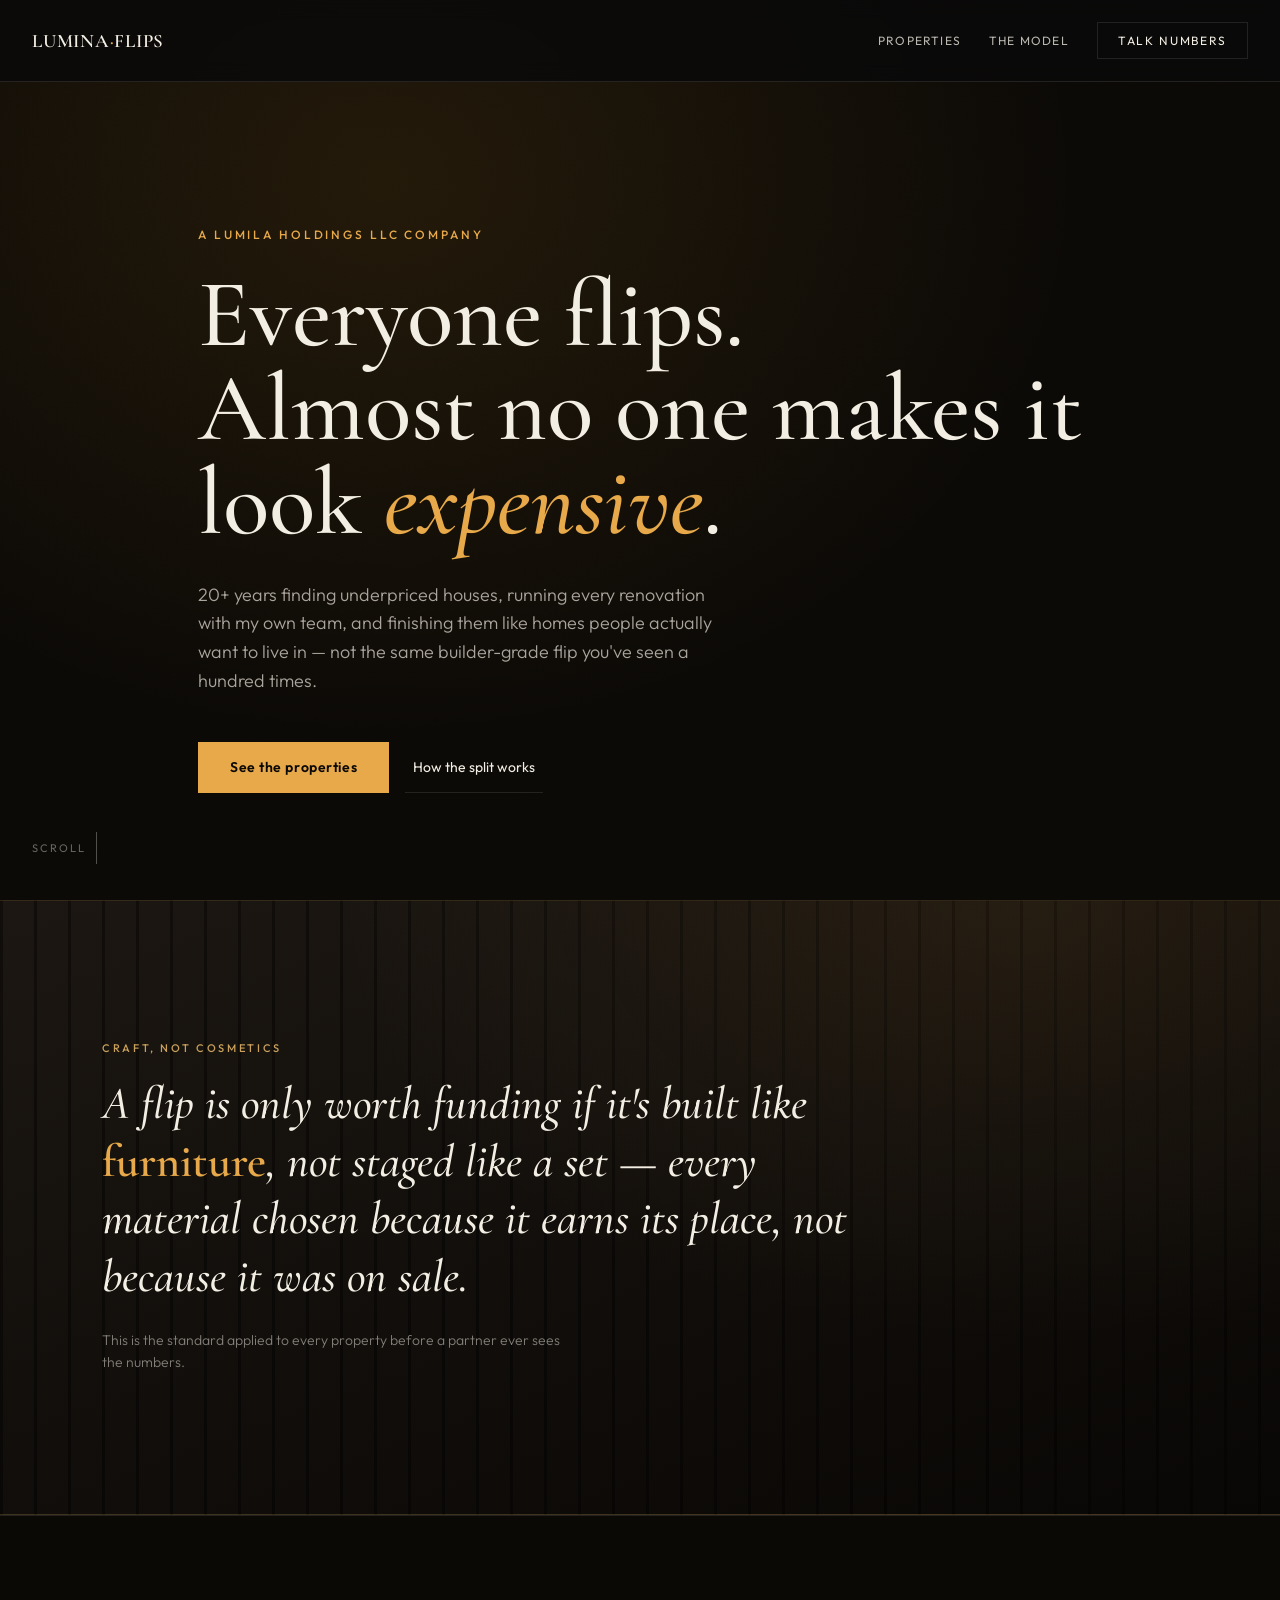
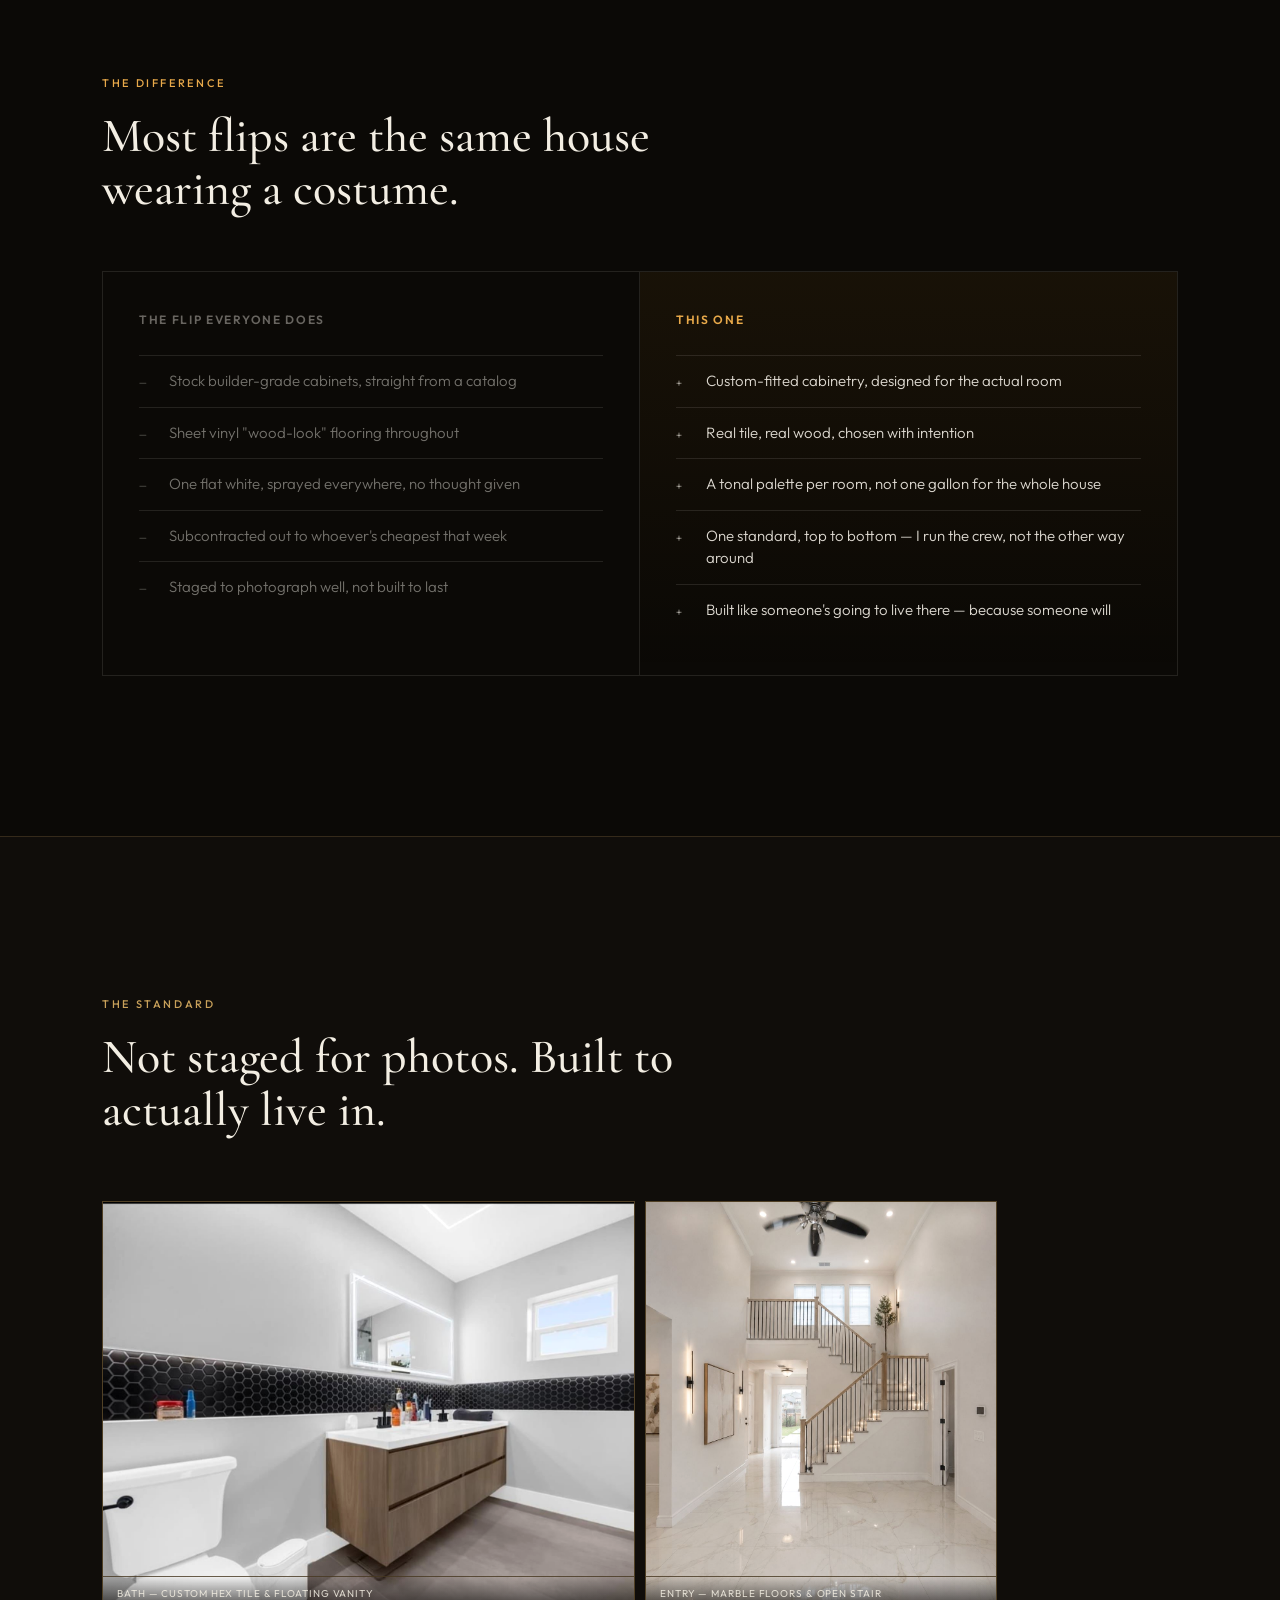
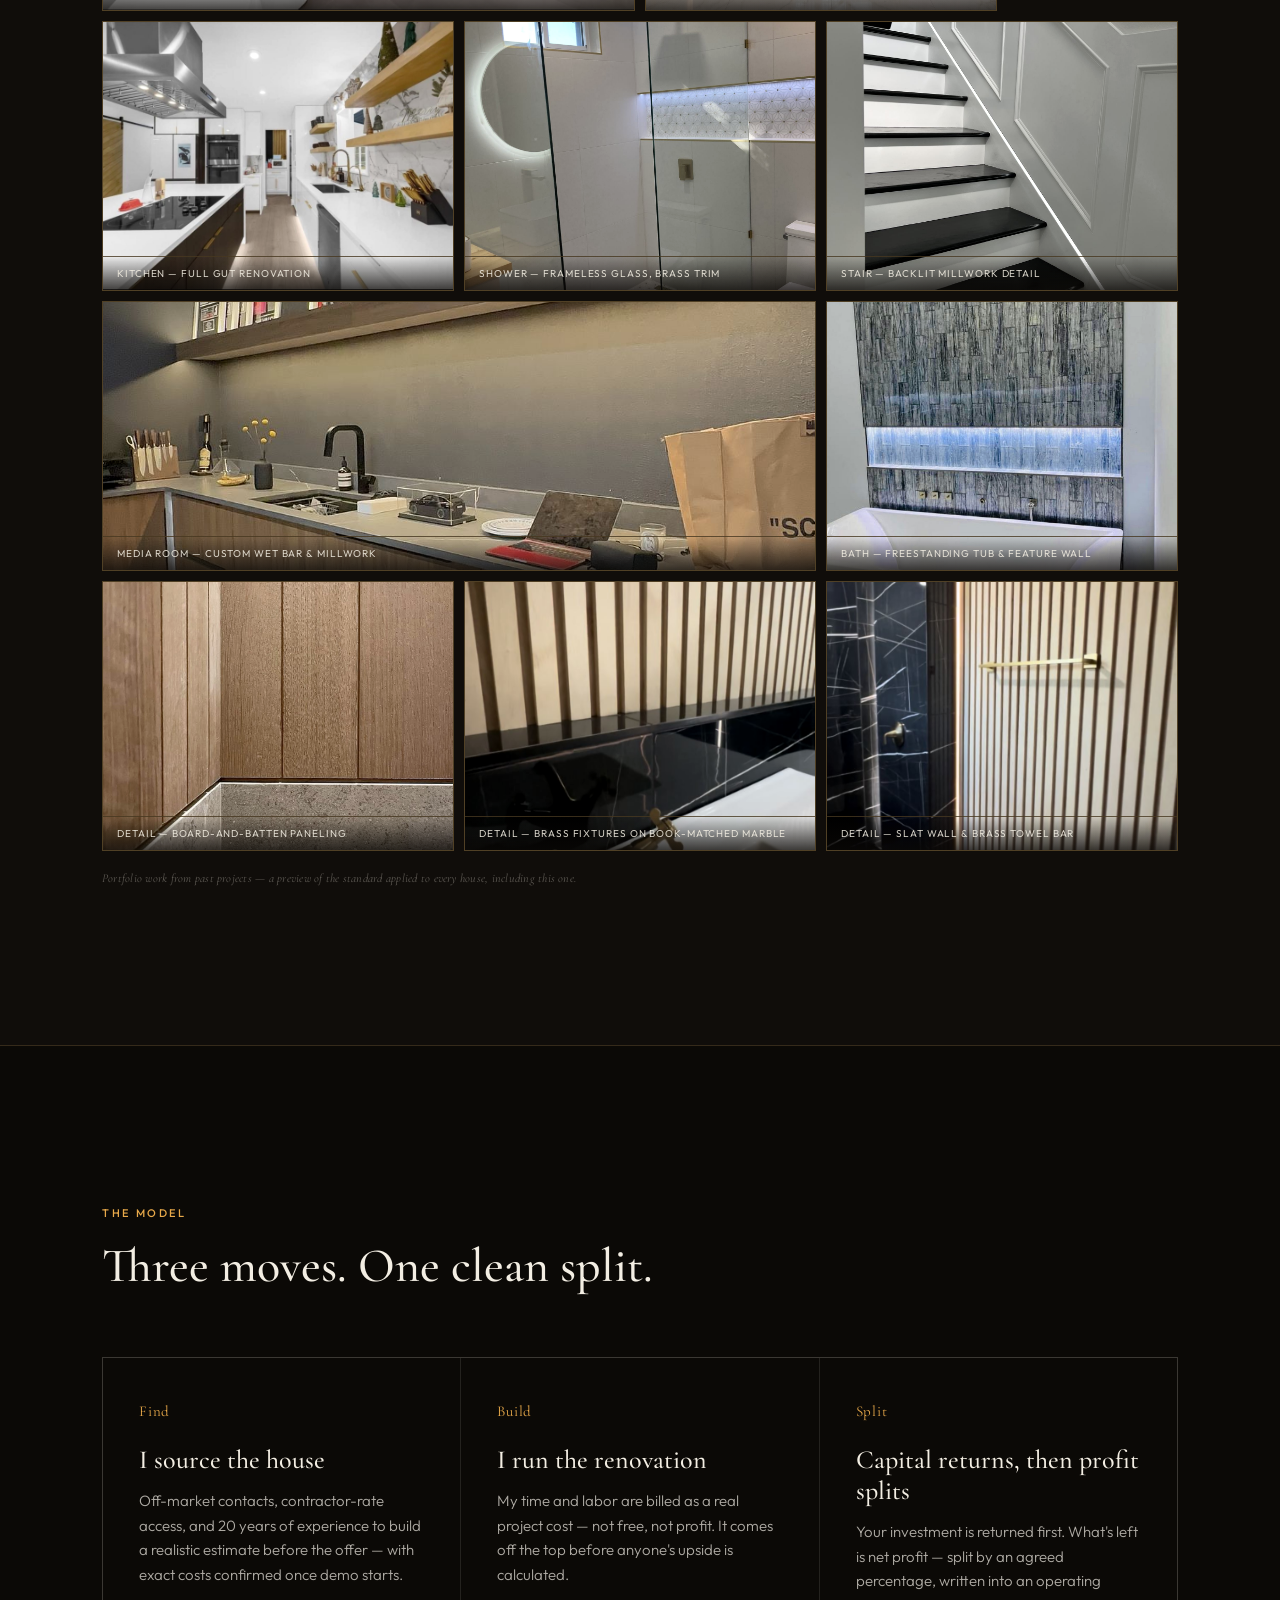
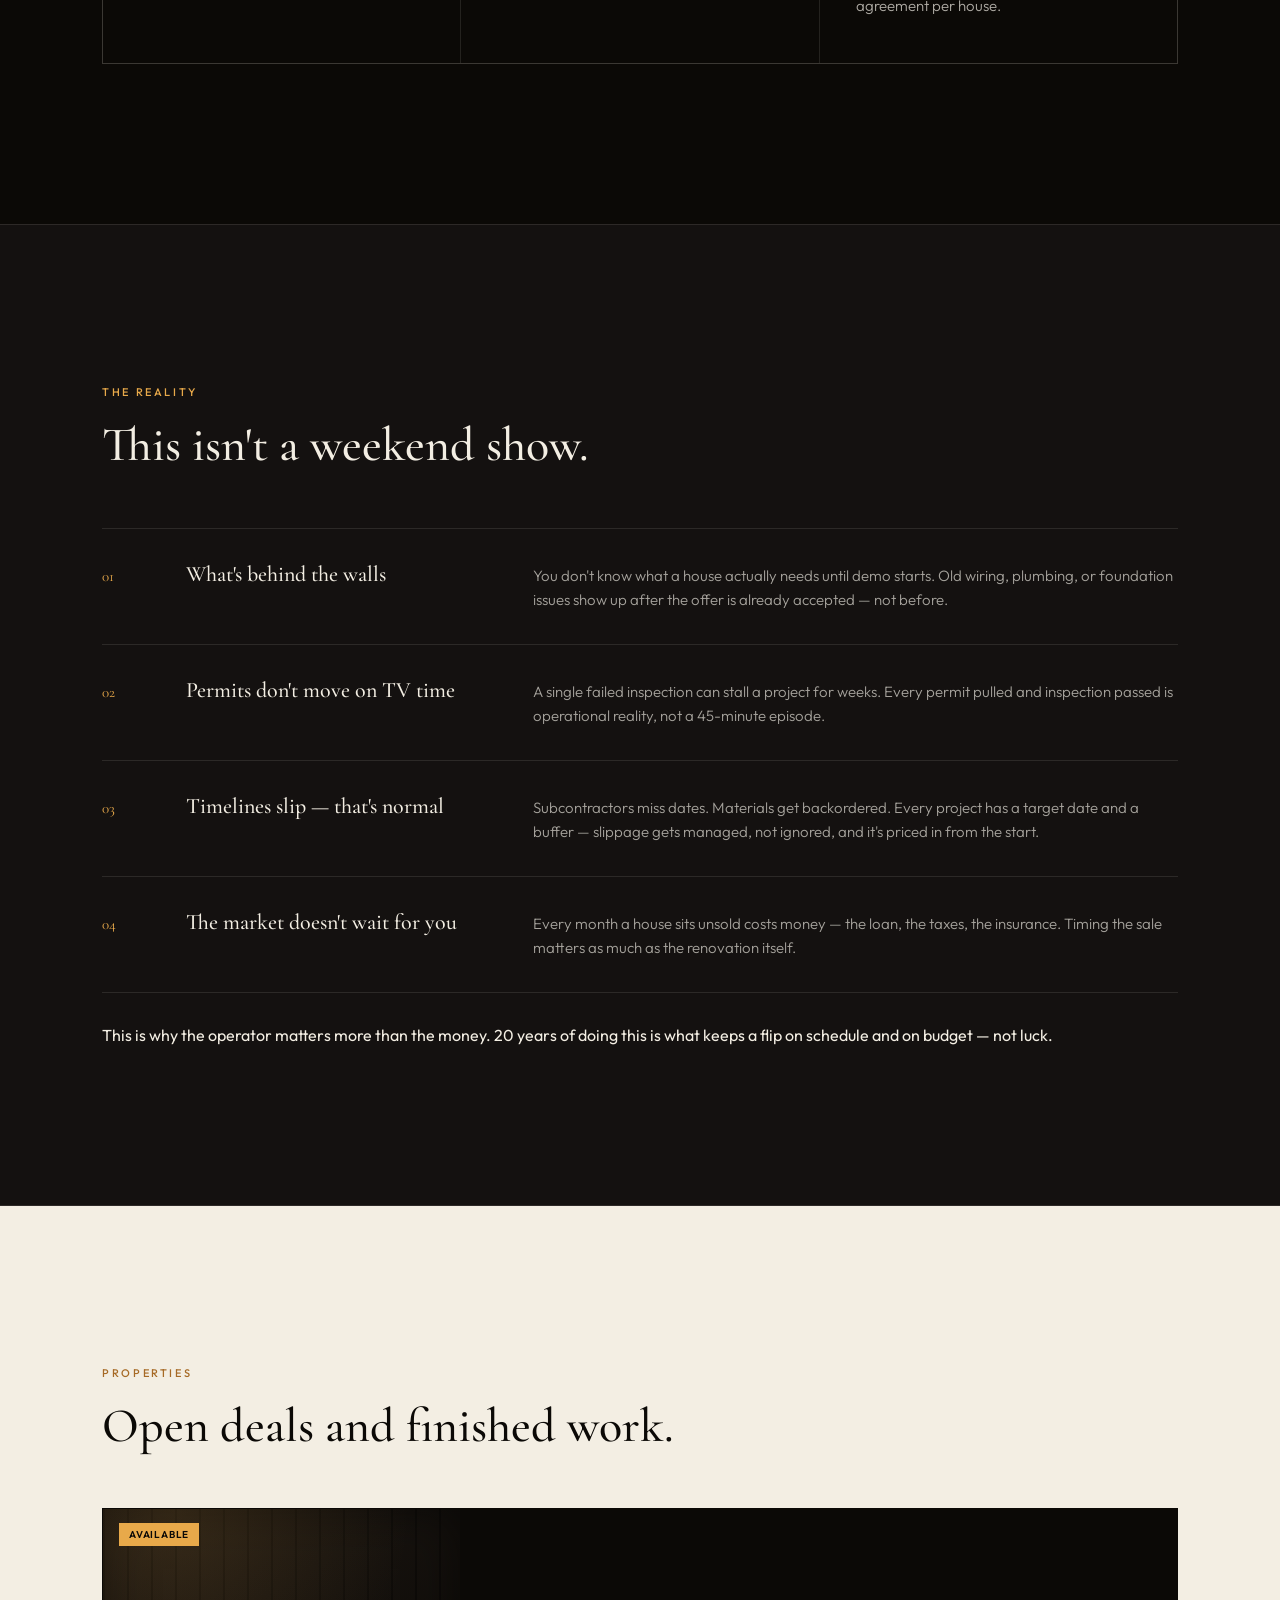
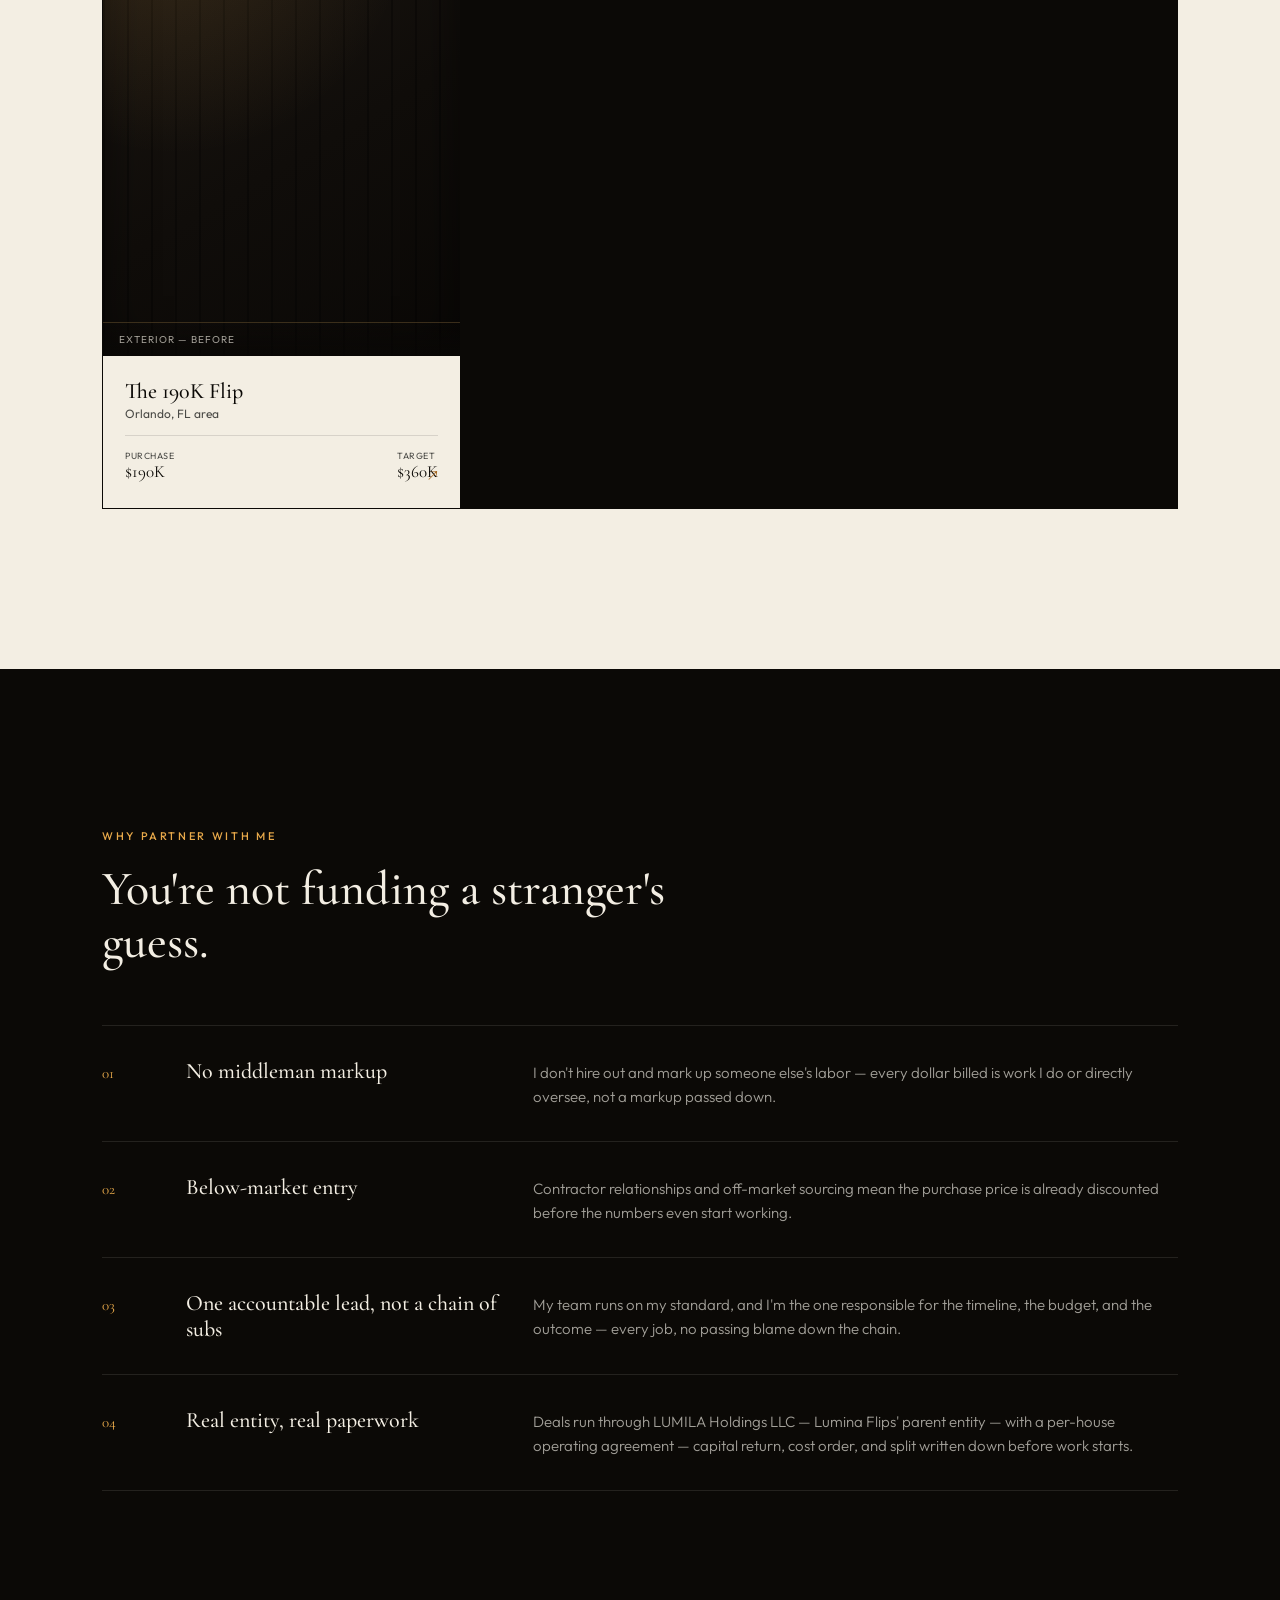
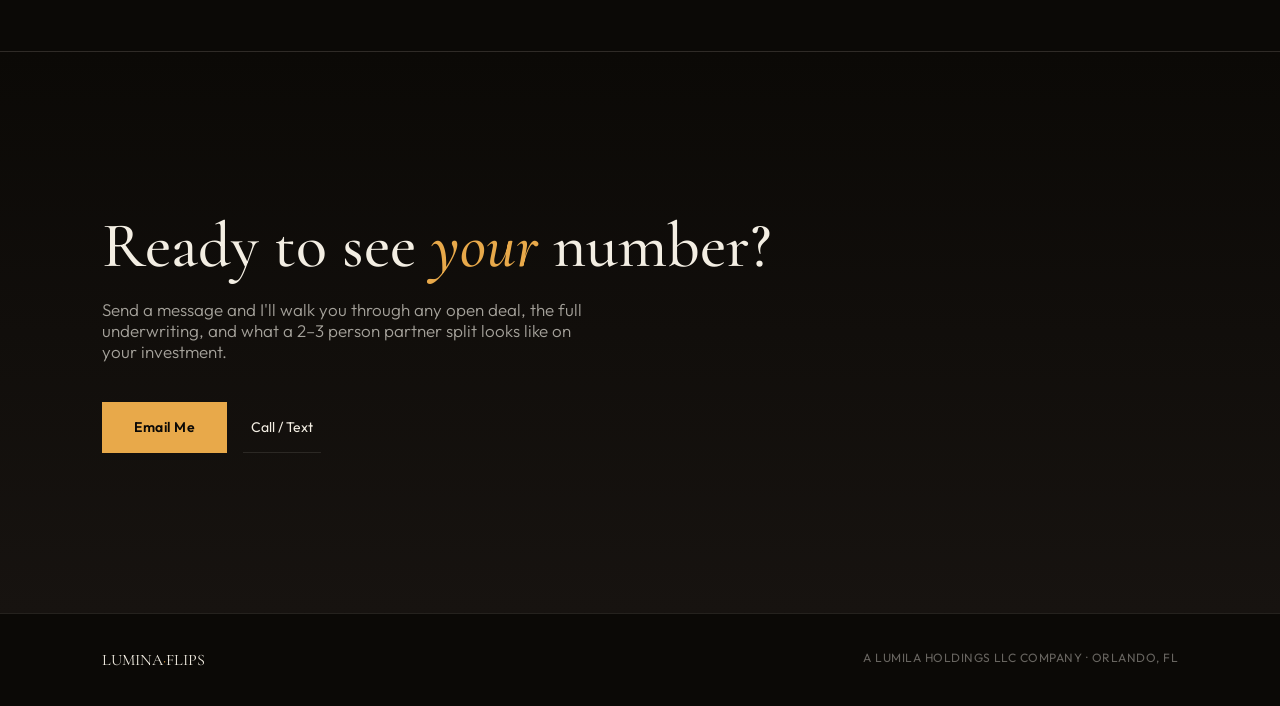
==== index.html @ 3a8c4d7f "Add files via upload" ====
<!DOCTYPE html>
<html lang="en">
<head>
<meta charset="UTF-8">
<meta name="viewport" content="width=device-width, initial-scale=1.0">
<title>Lumina Flips — Flip Partnerships</title>
<link rel="preconnect" href="https://fonts.googleapis.com">
<link href="https://fonts.googleapis.com/css2?family=Cormorant+Garamond:ital,wght@0,400;0,500;0,600;1,400&family=Outfit:wght@300;400;500;600;700&display=swap" rel="stylesheet">
<link rel="stylesheet" href="style.css">
</head>
<body>

<nav>
  <a href="index.html" class="mark">LUMINA<span>·</span>FLIPS</a>
  <div class="nav-right">
    <a href="index.html#properties" class="nav-link">Properties</a>
    <a href="index.html#model" class="nav-link">The Model</a>
    <a href="#contact" class="cta-link">Talk Numbers</a>
  </div>
</nav>

<section class="hero">
  <div class="wrap">
    <div class="eyebrow">A LUMILA Holdings LLC company</div>
    <h1>Everyone flips.<br>Almost no one makes it<br>look <em>expensive</em>.</h1>
    <p class="hero-sub">20+ years finding underpriced houses, running every renovation with my own team, and finishing them like homes people actually want to live in — not the same builder-grade flip you've seen a hundred times.</p>
    <div class="hero-ctas">
      <a href="#properties" class="btn-primary">See the properties</a>
      <a href="#model" class="btn-ghost">How the split works</a>
    </div>
  </div>
  <div class="scroll-cue">Scroll</div>
</section>

<section class="material-band">
  <div class="wrap reveal">
    <div class="section-label">Craft, Not Cosmetics</div>
    <h2>A flip is only worth funding if it's built like <b>furniture</b>, not staged like a set — every material chosen because it earns its place, not because it was on sale.</h2>
    <p class="mb-note">This is the standard applied to every property before a partner ever sees the numbers.</p>
  </div>
</section>

<section class="section diff">
  <div class="wrap">
    <div class="reveal">
      <div class="section-label">The Difference</div>
      <h2 class="section-title">Most flips are the same house wearing a costume.</h2>
    </div>
    <div class="diff-grid reveal">
      <div class="diff-col standard">
        <div class="diff-h">The Flip Everyone Does</div>
        <div class="diff-item"><span class="diff-icon">–</span>Stock builder-grade cabinets, straight from a catalog</div>
        <div class="diff-item"><span class="diff-icon">–</span>Sheet vinyl "wood-look" flooring throughout</div>
        <div class="diff-item"><span class="diff-icon">–</span>One flat white, sprayed everywhere, no thought given</div>
        <div class="diff-item"><span class="diff-icon">–</span>Subcontracted out to whoever's cheapest that week</div>
        <div class="diff-item"><span class="diff-icon">–</span>Staged to photograph well, not built to last</div>
      </div>
      <div class="diff-col ours">
        <div class="diff-h">This One</div>
        <div class="diff-item"><span class="diff-icon">+</span>Custom-fitted cabinetry, designed for the actual room</div>
        <div class="diff-item"><span class="diff-icon">+</span>Real tile, real wood, chosen with intention</div>
        <div class="diff-item"><span class="diff-icon">+</span>A tonal palette per room, not one gallon for the whole house</div>
        <div class="diff-item"><span class="diff-icon">+</span>One standard, top to bottom — I run the crew, not the other way around</div>
        <div class="diff-item"><span class="diff-icon">+</span>Built like someone's going to live there — because someone will</div>
      </div>
    </div>
  </div>
</section>

<section class="section portfolio">
  <div class="wrap">
    <div class="reveal">
      <div class="section-label">The Standard</div>
      <h2 class="section-title">Not staged for photos. Built to actually live in.</h2>
    </div>
    <div class="pf-grid reveal">
      <div class="pf-tile pf-big"><img src="assets/portfolio/hex-tile-bath.jpg" alt="Custom hex tile bathroom with floating vanity"><div class="pf-cap">Bath — Custom Hex Tile &amp; Floating Vanity</div></div>
      <div class="pf-tile pf-tall"><img src="assets/portfolio/marble-entry-stair.jpg" alt="Marble entry with open staircase"><div class="pf-cap">Entry — Marble Floors &amp; Open Stair</div></div>
      <div class="pf-tile pf-med"><img src="assets/portfolio/kitchen-full-reno.jpg" alt="Full galley kitchen renovation"><div class="pf-cap">Kitchen — Full Gut Renovation</div></div>
      <div class="pf-tile pf-med"><img src="assets/portfolio/rainfall-shower-glass-v2.jpg" alt="Glass-enclosed rainfall shower"><div class="pf-cap">Shower — Frameless Glass, Brass Trim</div></div>
      <div class="pf-tile pf-wide"><img src="assets/portfolio/media-wall-bar.jpg" alt="Custom media wall and wet bar"><div class="pf-cap">Media Room — Custom Wet Bar &amp; Millwork</div></div>
      <div class="pf-tile pf-med"><img src="assets/portfolio/backlit-stair-millwork-v2.jpg" alt="Backlit staircase millwork detail"><div class="pf-cap">Stair — Backlit Millwork Detail</div></div>
      <div class="pf-tile pf-med"><img src="assets/portfolio/statement-tile-tub.jpg" alt="Freestanding tub with statement tile wall"><div class="pf-cap">Bath — Freestanding Tub &amp; Feature Wall</div></div>
      <div class="pf-tile pf-med"><img src="assets/portfolio/paneling-detail.jpg" alt="Board and batten wood paneling detail"><div class="pf-cap">Detail — Board-and-Batten Paneling</div></div>
      <div class="pf-tile pf-med"><img src="assets/portfolio/brass-fixtures-marble.jpg" alt="Brass cross-handle faucet against black marble"><div class="pf-cap">Detail — Brass Fixtures on Book-Matched Marble</div></div>
      <div class="pf-tile pf-med"><img src="assets/portfolio/slat-wall-towel-bar.jpg" alt="Wood slat wall with brass towel bar"><div class="pf-cap">Detail — Slat Wall &amp; Brass Towel Bar</div></div>
    </div>
    <div class="portfolio-note reveal">Portfolio work from past projects — a preview of the standard applied to every house, including this one.</div>
  </div>
</section>

<div class="lightbox" id="lightbox">
  <div class="lightbox-close" id="lightboxClose">&times;</div>
  <img id="lightboxImg" src="" alt="">
  <div class="lightbox-cap" id="lightboxCap"></div>
</div>

<section class="section" id="model">
  <div class="wrap">
    <div class="reveal">
      <div class="section-label">The Model</div>
      <h2 class="section-title">Three moves. One clean split.</h2>
    </div>
    <div class="model-grid reveal">
      <div class="model-step">
        <div class="step-mark">Find</div>
        <h3>I source the house</h3>
        <p>Off-market contacts, contractor-rate access, and 20 years of experience to build a realistic estimate before the offer — with exact costs confirmed once demo starts.</p>
      </div>
      <div class="model-step">
        <div class="step-mark">Build</div>
        <h3>I run the renovation</h3>
        <p>My time and labor are billed as a real project cost — not free, not profit. It comes off the top before anyone's upside is calculated.</p>
      </div>
      <div class="model-step">
        <div class="step-mark">Split</div>
        <h3>Capital returns, then profit splits</h3>
        <p>Your investment is returned first. What's left is net profit — split by an agreed percentage, written into an operating agreement per house.</p>
      </div>
    </div>
  </div>
</section>

<section class="section quote-section">
  <div class="wrap">
    <div class="reveal">
      <div class="section-label">The Reality</div>
      <h2 class="section-title" style="color:var(--cream);">This isn't a weekend show.</h2>
    </div>
    <div class="why-list reveal">
      <div class="why-row">
        <div class="n">01</div>
        <h4>What's behind the walls</h4>
        <p>You don't know what a house actually needs until demo starts. Old wiring, plumbing, or foundation issues show up after the offer is already accepted — not before.</p>
      </div>
      <div class="why-row">
        <div class="n">02</div>
        <h4>Permits don't move on TV time</h4>
        <p>A single failed inspection can stall a project for weeks. Every permit pulled and inspection passed is operational reality, not a 45-minute episode.</p>
      </div>
      <div class="why-row">
        <div class="n">03</div>
        <h4>Timelines slip — that's normal</h4>
        <p>Subcontractors miss dates. Materials get backordered. Every project has a target date and a buffer — slippage gets managed, not ignored, and it's priced in from the start.</p>
      </div>
      <div class="why-row">
        <div class="n">04</div>
        <h4>The market doesn't wait for you</h4>
        <p>Every month a house sits unsold costs money — the loan, the taxes, the insurance. Timing the sale matters as much as the renovation itself.</p>
      </div>
    </div>
    <p class="mb-note" style="margin-top:32px;">This is why the operator matters more than the money. 20 years of doing this is what keeps a flip on schedule and on budget — not luck.</p>
  </div>
</section>

<section class="section properties" id="properties">
  <div class="wrap">
    <div class="reveal">
      <div class="section-label">Properties</div>
      <h2 class="section-title">Open deals and finished work.</h2>
    </div>
    <div class="pcard-grid reveal">

      <a href="properties/190k-flip.html" class="pcard">
        <div class="pcard-status status-available">Available</div>
        <div class="pcard-photo"><div class="cap">Exterior — Before</div></div>
        <div class="pcard-body">
          <div class="pcard-name">The 190K Flip</div>
          <div class="pcard-loc">Orlando, FL area</div>
          <div class="pcard-figs">
            <div class="f"><div class="k">Purchase</div><div class="v">$190K</div></div>
            <div class="f"><div class="k">Target</div><div class="v">$360K</div></div>
          </div>
          <div class="pcard-arrow">↗</div>
        </div>
      </a>

      <!-- Duplicate this <a class="pcard">…</a> block for each new property.
           Add a matching page in /properties/ using properties/template.html as a starting point. -->

    </div>
  </div>
</section>

<section class="section">
  <div class="wrap">
    <div class="reveal">
      <div class="section-label">Why Partner With Me</div>
      <h2 class="section-title">You're not funding a stranger's guess.</h2>
    </div>
    <div class="why-list reveal">
      <div class="why-row"><div class="n">01</div><h4>No middleman markup</h4><p>I don't hire out and mark up someone else's labor — every dollar billed is work I do or directly oversee, not a markup passed down.</p></div>
      <div class="why-row"><div class="n">02</div><h4>Below-market entry</h4><p>Contractor relationships and off-market sourcing mean the purchase price is already discounted before the numbers even start working.</p></div>
      <div class="why-row"><div class="n">03</div><h4>One accountable lead, not a chain of subs</h4><p>My team runs on my standard, and I'm the one responsible for the timeline, the budget, and the outcome — every job, no passing blame down the chain.</p></div>
      <div class="why-row"><div class="n">04</div><h4>Real entity, real paperwork</h4><p>Deals run through LUMILA Holdings LLC — Lumina Flips' parent entity — with a per-house operating agreement — capital return, cost order, and split written down before work starts.</p></div>
    </div>
  </div>
</section>

<section class="section contact" id="contact">
  <div class="wrap">
    <h2>Ready to see <em>your</em> number?</h2>
    <p class="lead">Send a message and I'll walk you through any open deal, the full underwriting, and what a 2–3 person partner split looks like on your investment.</p>
    <div class="contact-actions">
      <a href="mailto:invest@luminaflips.com?subject=Flip%20Partnership%20Interest" class="btn-primary">Email Me</a>
      <a href="tel:+10000000000" class="btn-ghost">Call / Text</a>
    </div>
  </div>
</section>

<footer>
  <div class="wrap" style="display:flex;justify-content:space-between;width:100%;flex-wrap:wrap;gap:12px;">
    <div class="fmark">LUMINA<span>·</span>FLIPS</div>
    <div class="fnote">A LUMILA HOLDINGS LLC COMPANY · ORLANDO, FL</div>
  </div>
</footer>

<script>
  const observer = new IntersectionObserver((entries) => {
    entries.forEach(e => { if(e.isIntersecting){ e.target.classList.add('in'); } });
  }, {threshold:0.12});
  document.querySelectorAll('.reveal').forEach(el => observer.observe(el));

  // Lightbox for portfolio gallery
  const lightbox = document.getElementById('lightbox');
  const lightboxImg = document.getElementById('lightboxImg');
  const lightboxCap = document.getElementById('lightboxCap');
  const lightboxClose = document.getElementById('lightboxClose');

  document.querySelectorAll('.pf-tile').forEach(tile => {
    tile.addEventListener('click', () => {
      const img = tile.querySelector('img');
      const cap = tile.querySelector('.pf-cap');
      lightboxImg.src = img.src;
      lightboxImg.alt = img.alt;
      lightboxCap.textContent = cap ? cap.textContent : '';
      lightbox.classList.add('open');
    });
  });

  function closeLightbox(){ lightbox.classList.remove('open'); }
  lightbox.addEventListener('click', closeLightbox);
  lightboxClose.addEventListener('click', closeLightbox);
  document.addEventListener('keydown', (e) => { if(e.key === 'Escape') closeLightbox(); });
</script>

</body>
</html>
---- style.css ----
:root{
  --black:#0B0906;
  --black-2:#141110;
  --char:#1C1712;
  --char-2:#100D0A;
  --cream:#F3EEE3;
  --mango:#E8A94A;
  --rust:#A66A26;
  --brass:#C9A15A;
  --graphite:#4A4A46;
  --green:#5C8A5C;
  --line: rgba(243,238,227,0.11);
  --line-dark: rgba(10,10,10,0.12);
  --ease: cubic-bezier(0.22, 1, 0.36, 1);
  --serif: 'Cormorant Garamond', serif;
  --sans: 'Outfit', sans-serif;
}
*{margin:0;padding:0;box-sizing:border-box;}
html{scroll-behavior:smooth;}
body{background:var(--black);color:var(--cream);font-family:var(--sans);-webkit-font-smoothing:antialiased;overflow-x:hidden;position:relative;}
body::before{
  content:"";position:fixed;inset:0;z-index:1;pointer-events:none;opacity:0.05;mix-blend-mode:overlay;
  background-image:url("data:image/svg+xml,%3Csvg xmlns='http://www.w3.org/2000/svg' width='120' height='120'%3E%3Cfilter id='n'%3E%3CfeTurbulence type='fractalNoise' baseFrequency='0.9' numOctaves='2' stitchTiles='stitch'/%3E%3C/filter%3E%3Crect width='100%25' height='100%25' filter='url(%23n)'/%3E%3C/svg%3E");
}
::selection{background:var(--mango);color:var(--black);}
img{max-width:100%;display:block;}
.wrap{max-width:1140px;margin:0 auto;padding:0 32px;position:relative;z-index:2;}

/* NAV */
nav{position:fixed;top:0;left:0;right:0;z-index:100;display:flex;justify-content:space-between;align-items:center;padding:22px 32px;background:rgba(10,10,10,0.86);backdrop-filter:blur(10px);border-bottom:1px solid var(--line);}
.mark{font-family:var(--serif);font-size:19px;letter-spacing:0.04em;font-weight:600;color:var(--cream);text-decoration:none;}
.mark span{color:var(--mango);}
.nav-right{display:flex;align-items:center;gap:28px;}
.nav-link{font-size:12px;letter-spacing:0.1em;text-transform:uppercase;color:rgba(245,241,232,0.75);text-decoration:none;transition:color .2s ease;}
.nav-link:hover{color:var(--mango);}
nav a.cta-link{font-size:12px;letter-spacing:0.14em;text-transform:uppercase;color:var(--cream);text-decoration:none;border:1px solid var(--line);padding:10px 20px;transition:all .25s ease;}
nav a.cta-link:hover{background:var(--mango);border-color:var(--mango);color:var(--black);}

/* BUTTONS */
.btn-primary{background:var(--mango);color:var(--black);font-family:var(--sans);font-weight:600;font-size:14px;letter-spacing:0.04em;text-decoration:none;padding:16px 32px;transition:transform .25s ease, background .25s ease;display:inline-block;border:none;cursor:pointer;}
.btn-primary:hover{background:#fff;transform:translateY(-2px);}
.btn-ghost{color:var(--cream);font-size:14px;text-decoration:none;padding:16px 8px;border-bottom:1px solid var(--line);display:inline-block;transition:border-color .25s ease;background:none;cursor:pointer;font-family:var(--sans);}
.btn-ghost:hover{border-color:var(--mango);}

/* HERO (home) */
.hero{min-height:100vh;display:flex;flex-direction:column;justify-content:center;position:relative;padding-top:120px;
  background-image:linear-gradient(var(--line-dark) 1px, transparent 1px),linear-gradient(90deg, var(--line-dark) 1px, transparent 1px);
  background-size:64px 64px;background-position:center;}
.hero::before{content:"";position:absolute;inset:0;background:radial-gradient(ellipse at 30% 20%, rgba(245,166,35,0.10), transparent 55%);pointer-events:none;}
.eyebrow{font-size:12px;letter-spacing:0.24em;text-transform:uppercase;color:var(--mango);font-weight:500;margin-bottom:26px;opacity:0;transform:translateY(12px);animation:rise 1.2s var(--ease) forwards .1s;}
h1{font-family:var(--serif);font-size:clamp(44px, 7.5vw, 96px);line-height:0.98;font-weight:500;max-width:900px;opacity:0;transform:translateY(20px);animation:rise 1.3s var(--ease) forwards .3s;}
h1 em{font-style:italic;color:var(--mango);}
.hero-sub{font-size:18px;line-height:1.6;color:rgba(243,238,227,0.68);max-width:520px;margin-top:30px;font-weight:300;opacity:0;transform:translateY(20px);animation:rise 1.3s var(--ease) forwards .6s;}
.hero-ctas{margin-top:46px;display:flex;gap:16px;flex-wrap:wrap;opacity:0;transform:translateY(20px);animation:rise 1.3s var(--ease) forwards .85s;}
@keyframes rise{to{opacity:1;transform:translateY(0);}}
.scroll-cue{position:absolute;bottom:36px;left:32px;font-size:11px;letter-spacing:0.18em;text-transform:uppercase;color:rgba(245,241,232,0.4);display:flex;align-items:center;gap:10px;}
.scroll-cue::after{content:"";width:1px;height:32px;background:rgba(245,241,232,0.3);animation:pulse 2s ease infinite;}
@keyframes pulse{0%,100%{opacity:0.3;}50%{opacity:0.9;}}

/* SECTIONS */
.section{padding:160px 0;position:relative;}
.section-label{font-size:11px;letter-spacing:0.24em;text-transform:uppercase;color:var(--mango);font-weight:500;margin-bottom:20px;}
.section-title{font-family:var(--serif);font-size:clamp(30px,4vw,48px);font-weight:500;line-height:1.1;max-width:680px;}
.reveal{opacity:0;transform:translateY(28px);transition:opacity 1.1s var(--ease), transform 1.1s var(--ease);}
.reveal.in{opacity:1;transform:translateY(0);}

/* PROOF */
.proof{border-top:1px solid var(--line);border-bottom:1px solid var(--line);padding:90px 0;}
.proof-grid{display:flex;align-items:flex-end;gap:64px;flex-wrap:wrap;}
.proof-number{font-family:var(--serif);font-size:clamp(70px,11vw,140px);color:var(--mango);line-height:0.9;font-weight:500;}
.proof-text{max-width:340px;padding-bottom:14px;}
.proof-text .label{font-size:13px;letter-spacing:0.1em;text-transform:uppercase;color:rgba(245,241,232,0.5);margin-bottom:10px;}
.proof-text p{font-size:17px;line-height:1.55;font-weight:300;color:rgba(245,241,232,0.85);}
.stat-row{display:flex;gap:56px;margin-top:56px;flex-wrap:wrap;}
.stat{border-left:1px solid var(--line);padding-left:20px;}
.stat .num{font-family:var(--serif);font-size:32px;}
.stat .lbl{font-size:12px;letter-spacing:0.08em;text-transform:uppercase;color:rgba(245,241,232,0.5);margin-top:4px;}

/* QUOTE */
.quote-section{background:#141110;border-top:1px solid var(--line);border-bottom:1px solid var(--line);}
.quote-mark{font-family:var(--serif);font-size:120px;color:var(--mango);line-height:0.5;opacity:0.5;}
blockquote{font-family:var(--serif);font-size:clamp(22px,3.2vw,34px);line-height:1.45;max-width:820px;font-weight:400;font-style:italic;color:var(--cream);}
blockquote b{color:var(--mango);font-weight:600;font-style:normal;}
.quote-attr{margin-top:28px;font-size:13px;letter-spacing:0.08em;text-transform:uppercase;color:rgba(245,241,232,0.5);}

/* THE DIFFERENCE (comparison) */
.diff{border-top:1px solid var(--line);}
.diff-grid{margin-top:56px;display:grid;grid-template-columns:1fr 1fr;border:1px solid var(--line);}
.diff-col{padding:40px 36px;}
.diff-col.standard{border-right:1px solid var(--line);}
.diff-col.standard .diff-h{color:rgba(245,241,232,0.4);}
.diff-col.ours{background:linear-gradient(180deg, rgba(245,166,35,0.06), transparent);}
.diff-h{font-size:12px;letter-spacing:0.14em;text-transform:uppercase;margin-bottom:28px;color:var(--mango);font-weight:600;}
.diff-item{display:flex;gap:14px;padding:14px 0;border-top:1px solid var(--line);font-size:15px;font-weight:300;line-height:1.5;}
.diff-item:first-of-type{border-top:none;}
.diff-col.standard .diff-item{color:rgba(245,241,232,0.45);}
.diff-col.ours .diff-item{color:rgba(245,241,232,0.9);}
.diff-icon{flex-shrink:0;width:16px;font-family:var(--serif);font-style:italic;}
@media(max-width:720px){.diff-grid{grid-template-columns:1fr;}.diff-col.standard{border-right:none;border-bottom:1px solid var(--line);}}

/* MATERIAL BAND — full-bleed charred-wood signature panel */
.material-band{position:relative;padding:140px 0;overflow:hidden;border-top:1px solid rgba(201,161,90,0.2);border-bottom:1px solid rgba(201,161,90,0.2);
  background:
    radial-gradient(90% 120% at 80% 0%, rgba(232,169,74,0.08), transparent 60%),
    repeating-linear-gradient(90deg, rgba(0,0,0,0.4) 0px, rgba(0,0,0,0.4) 3px, transparent 3px, transparent 34px),
    linear-gradient(160deg, var(--char) 0%, var(--char-2) 60%, #090705 100%);
}
.material-band .section-label{color:var(--brass);}
.material-band h2{font-family:var(--serif);font-size:clamp(28px,4.4vw,46px);font-weight:500;line-height:1.25;max-width:760px;font-style:italic;color:var(--cream);}
.material-band h2 b{color:var(--mango);font-weight:600;font-style:normal;}
.material-band .mb-note{margin-top:24px;font-size:14px;color:rgba(243,238,227,0.5);max-width:480px;font-weight:300;line-height:1.6;}

/* PORTFOLIO GALLERY — real photos, museum-placard framing */
.portfolio{background:var(--char-2);border-top:1px solid rgba(201,161,90,0.2);border-bottom:1px solid rgba(201,161,90,0.2);}
.portfolio .section-label{color:var(--brass);}
.pf-grid{display:grid;grid-template-columns:repeat(6,1fr);grid-auto-rows:130px;grid-auto-flow:dense;gap:10px;margin-top:64px;}
.pf-tile{position:relative;overflow:hidden;border:1px solid rgba(201,161,90,0.35);box-shadow:inset 0 0 40px rgba(0,0,0,0.35);cursor:zoom-in;}
.pf-tile img{width:100%;height:100%;object-fit:cover;display:block;filter:saturate(0.92) contrast(1.03);transition:transform .6s var(--ease);}
.pf-tile:hover img{transform:scale(1.04);}
.pf-cap{position:absolute;bottom:0;left:0;right:0;padding:10px 14px;font-size:10px;letter-spacing:0.09em;text-transform:uppercase;color:rgba(243,238,227,0.85);z-index:2;background:linear-gradient(0deg, rgba(10,8,6,0.75), transparent);border-top:1px solid rgba(201,161,90,0.25);}
.pf-big{grid-column:span 3;grid-row:span 3;}
.pf-med{grid-column:span 2;grid-row:span 2;}
.pf-tall{grid-column:span 2;grid-row:span 3;}
.pf-wide{grid-column:span 4;grid-row:span 2;}
@media(max-width:820px){.pf-grid{grid-template-columns:repeat(2,1fr);}.pf-big,.pf-med,.pf-tall,.pf-wide{grid-column:span 2;grid-row:span 2;}}
.portfolio-note{margin-top:20px;font-size:12px;color:rgba(243,238,227,0.35);letter-spacing:0.02em;font-style:italic;font-family:var(--serif);}

/* LIGHTBOX */
.lightbox{position:fixed;inset:0;z-index:1000;background:rgba(6,5,4,0.94);display:flex;align-items:center;justify-content:center;padding:40px;opacity:0;pointer-events:none;transition:opacity .35s ease;}
.lightbox.open{opacity:1;pointer-events:auto;}
.lightbox img{max-width:min(90vw, 1200px);max-height:88vh;object-fit:contain;box-shadow:0 20px 60px rgba(0,0,0,0.6);border:1px solid rgba(201,161,90,0.35);transform:scale(0.96);transition:transform .35s var(--ease);cursor:zoom-out;}
.lightbox.open img{transform:scale(1);}
.lightbox-cap{position:absolute;bottom:32px;left:0;right:0;text-align:center;font-size:12px;letter-spacing:0.1em;text-transform:uppercase;color:rgba(243,238,227,0.7);}
.lightbox-close{position:absolute;top:28px;right:36px;font-family:var(--serif);font-size:28px;color:rgba(243,238,227,0.7);cursor:pointer;line-height:1;transition:color .2s ease;}
.lightbox-close:hover{color:var(--mango);}

/* MODEL */
.model-grid{display:grid;grid-template-columns:repeat(3,1fr);gap:1px;background:var(--line);margin-top:64px;border:1px solid var(--line);}
.model-step{background:var(--black);padding:44px 36px;}
.model-step .step-mark{font-family:var(--serif);font-size:15px;color:var(--mango);letter-spacing:0.05em;margin-bottom:24px;}
.model-step h3{font-family:var(--serif);font-size:26px;font-weight:500;margin-bottom:14px;}
.model-step p{font-size:15px;line-height:1.65;color:rgba(245,241,232,0.7);font-weight:300;}
@media(max-width:720px){.model-grid{grid-template-columns:1fr;}}

/* PROPERTY PREVIEW CARDS (home page grid linking out) */
.properties{background:var(--cream);color:var(--black);}
.properties .section-label{color:var(--rust);}
.properties .section-title{color:var(--black);}
.pcard-grid{margin-top:56px;display:grid;grid-template-columns:repeat(3,1fr);gap:1px;background:var(--black);border:1px solid var(--black);}
@media(max-width:860px){.pcard-grid{grid-template-columns:1fr;}}
.pcard{background:var(--cream);text-decoration:none;color:var(--black);display:block;position:relative;overflow:hidden;transition:background .2s ease;}
.pcard:hover{background:#EDE6D6;}
.pcard-photo{aspect-ratio:4/5;position:relative;overflow:hidden;background:
    repeating-linear-gradient(90deg, rgba(0,0,0,0.3) 0px, rgba(0,0,0,0.3) 2px, transparent 2px, transparent 24px),
    linear-gradient(150deg, var(--char) 0%, var(--char-2) 55%, #0a0806 100%);
  box-shadow: inset 0 0 50px rgba(0,0,0,0.55);}
.pcard-photo::after{content:"";position:absolute;inset:0;background:radial-gradient(120% 100% at 20% 0%, rgba(232,169,74,0.14), transparent 55%);}
.pcard-photo .cap{position:absolute;bottom:0;left:0;right:0;padding:10px 16px;font-size:10px;letter-spacing:0.1em;text-transform:uppercase;color:rgba(243,238,227,0.65);background:linear-gradient(0deg, rgba(10,8,6,0.6), transparent);border-top:1px solid rgba(201,161,90,0.25);}
.pcard-status{position:absolute;top:14px;left:16px;font-size:10px;letter-spacing:0.08em;text-transform:uppercase;padding:5px 10px;font-weight:600;z-index:2;}
.status-available{background:var(--mango);color:var(--black);}
.status-contract{background:var(--rust);color:var(--cream);}
.status-sold{background:var(--green);color:var(--cream);}
.pcard-body{padding:22px 22px 26px;}
.pcard-name{font-family:var(--serif);font-size:22px;font-weight:500;}
.pcard-loc{font-size:12px;color:var(--graphite);margin-top:2px;margin-bottom:14px;}
.pcard-figs{display:flex;justify-content:space-between;border-top:1px solid var(--line-dark);padding-top:14px;}
.pcard-figs .f .k{font-size:9px;letter-spacing:0.06em;text-transform:uppercase;color:var(--graphite);}
.pcard-figs .f .v{font-family:var(--serif);font-size:17px;}
.pcard-arrow{position:absolute;bottom:22px;right:22px;font-family:var(--serif);font-size:20px;color:var(--rust);transition:transform .25s ease;}
.pcard:hover .pcard-arrow{transform:translate(4px,-4px);}

/* WHY */
.why-list{margin-top:56px;border-top:1px solid var(--line);}
.why-row{display:grid;grid-template-columns:60px 1fr 2fr;gap:24px;padding:32px 0;border-bottom:1px solid var(--line);align-items:baseline;}
.why-row .n{font-family:var(--serif);font-size:15px;color:var(--mango);}
.why-row h4{font-family:var(--serif);font-size:22px;font-weight:500;}
.why-row p{font-size:15px;line-height:1.6;color:rgba(245,241,232,0.65);font-weight:300;}
@media(max-width:680px){.why-row{grid-template-columns:1fr;gap:8px;}}

/* CONTACT */
.contact{background:linear-gradient(180deg, var(--black), #171310);border-top:1px solid var(--line);}
.contact h2{font-family:var(--serif);font-size:clamp(38px,6vw,64px);font-weight:500;max-width:680px;line-height:1.05;}
.contact h2 em{color:var(--mango);font-style:italic;}
.contact p.lead{font-size:17px;color:rgba(245,241,232,0.65);max-width:480px;margin-top:20px;font-weight:300;}
.contact-actions{margin-top:40px;display:flex;gap:16px;flex-wrap:wrap;}

footer{border-top:1px solid var(--line);padding:36px 0;display:flex;justify-content:space-between;align-items:center;flex-wrap:wrap;gap:12px;}
footer .fmark{font-family:var(--serif);font-size:16px;}
footer .fmark span{color:var(--mango);}
footer .fnote{font-size:12px;color:rgba(245,241,232,0.4);letter-spacing:0.04em;}

/* ===================== PROPERTY DETAIL PAGE ===================== */
.p-hero{padding-top:140px;padding-bottom:60px;border-bottom:1px solid var(--line);}
.p-breadcrumb{font-size:12px;letter-spacing:0.08em;text-transform:uppercase;color:rgba(245,241,232,0.45);margin-bottom:22px;}
.p-breadcrumb a{color:rgba(245,241,232,0.45);text-decoration:none;}
.p-breadcrumb a:hover{color:var(--mango);}
.p-title-row{display:flex;justify-content:space-between;align-items:flex-end;gap:24px;flex-wrap:wrap;}
.p-title{font-family:var(--serif);font-size:clamp(38px,6vw,68px);font-weight:500;line-height:1.02;}
.p-loc{font-size:14px;color:rgba(245,241,232,0.55);margin-top:10px;letter-spacing:0.02em;}
.p-status{font-size:11px;letter-spacing:0.08em;text-transform:uppercase;padding:7px 14px;font-weight:600;height:fit-content;}

/* GALLERY — museum-placard treatment: charred-wood ground, brass hairline frame, typeset caption like a gallery label */
.gallery{display:grid;grid-template-columns:repeat(6,1fr);grid-auto-rows:120px;grid-auto-flow:dense;gap:10px;margin-top:64px;}
.g-tile{position:relative;overflow:hidden;background:
    radial-gradient(120% 140% at 15% 0%, rgba(232,169,74,0.10), transparent 55%),
    repeating-linear-gradient(90deg, rgba(0,0,0,0.35) 0px, rgba(0,0,0,0.35) 2px, transparent 2px, transparent 26px),
    linear-gradient(155deg, var(--char) 0%, var(--char-2) 55%, #0a0806 100%);
  border:1px solid rgba(201,161,90,0.35);
  box-shadow: inset 0 0 40px rgba(0,0,0,0.5);
}
.g-tile::after{content:"";position:absolute;top:0;left:-60%;width:35%;height:100%;background:linear-gradient(100deg, transparent, rgba(243,238,227,0.04), transparent);transform:skewX(-20deg);}
.g-cap{position:absolute;bottom:0;left:0;right:0;padding:9px 14px;font-size:10px;letter-spacing:0.1em;text-transform:uppercase;color:rgba(243,238,227,0.7);z-index:2;background:linear-gradient(0deg, rgba(10,8,6,0.65), transparent);border-top:1px solid rgba(201,161,90,0.25);}
.g-big{grid-column:span 3;grid-row:span 3;}
.g-med{grid-column:span 3;grid-row:span 2;}
.g-small{grid-column:span 2;grid-row:span 2;}
@media(max-width:760px){.gallery{grid-template-columns:repeat(2,1fr);}.g-big,.g-med,.g-small{grid-column:span 2;grid-row:span 2;}}
.gallery-note{margin-top:18px;font-size:12px;color:rgba(243,238,227,0.32);letter-spacing:0.02em;font-style:italic;font-family:var(--serif);}

/* SPEC ROW */
.spec-row{display:flex;gap:56px;flex-wrap:wrap;margin-top:64px;padding-top:40px;border-top:1px solid var(--line);}
.spec{min-width:110px;}
.spec .k{font-size:11px;letter-spacing:0.08em;text-transform:uppercase;color:rgba(245,241,232,0.45);margin-bottom:6px;}
.spec .v{font-family:var(--serif);font-size:26px;}

/* STORY */
.p-story{max-width:640px;font-size:17px;line-height:1.75;font-weight:300;color:rgba(245,241,232,0.8);margin-top:28px;}

/* FINISHES */
.finish-grid{display:grid;grid-template-columns:repeat(2,1fr);gap:1px;background:var(--line);border:1px solid var(--line);margin-top:56px;}
.finish-item{background:var(--black);padding:30px 32px;}
.finish-item .fk{font-size:11px;letter-spacing:0.08em;text-transform:uppercase;color:var(--mango);margin-bottom:10px;}
.finish-item .fv{font-family:var(--serif);font-size:21px;font-weight:500;margin-bottom:6px;}
.finish-item .fd{font-size:14px;color:rgba(245,241,232,0.6);font-weight:300;line-height:1.5;}
@media(max-width:680px){.finish-grid{grid-template-columns:1fr;}}

/* FINANCIALS (property page) */
.fin-section{background:var(--cream);color:var(--black);}
.fin-section .section-label{color:var(--rust);}
.fin-section .section-title{color:var(--black);}
.deal-meta{display:flex;gap:48px;margin-top:48px;flex-wrap:wrap;}
.deal-meta div .k{font-size:12px;letter-spacing:0.08em;text-transform:uppercase;color:var(--graphite);}
.deal-meta div .v{font-family:var(--serif);font-size:30px;margin-top:4px;}
.deal-meta div .v.up{color:var(--rust);}
.bar{display:flex;width:100%;height:60px;border:1px solid var(--black);margin-top:48px;}
.seg{height:100%;display:flex;align-items:center;justify-content:center;font-size:11px;font-weight:600;border-right:1px solid var(--cream);position:relative;transition:filter .2s ease;}
.seg:last-child{border-right:none;}
.seg:hover{filter:brightness(1.08);}
.seg span{white-space:nowrap;overflow:hidden;padding:0 6px;}
.legend{display:grid;grid-template-columns:repeat(auto-fit,minmax(140px,1fr));gap:14px;margin-top:24px;}
.legend-item{display:flex;align-items:center;gap:8px;font-size:12px;color:var(--graphite);}
.swatch{width:11px;height:11px;flex-shrink:0;}
.legend-item b{color:var(--black);font-weight:600;}
.split-note{margin-top:36px;padding:26px 30px;background:var(--black);color:var(--cream);}
.split-note .txt{font-size:15px;font-weight:300;max-width:560px;color:rgba(245,241,232,0.85);line-height:1.6;}
.split-note .pct{font-family:var(--serif);font-size:36px;color:var(--mango);}
.cta-inline{margin-top:24px;}
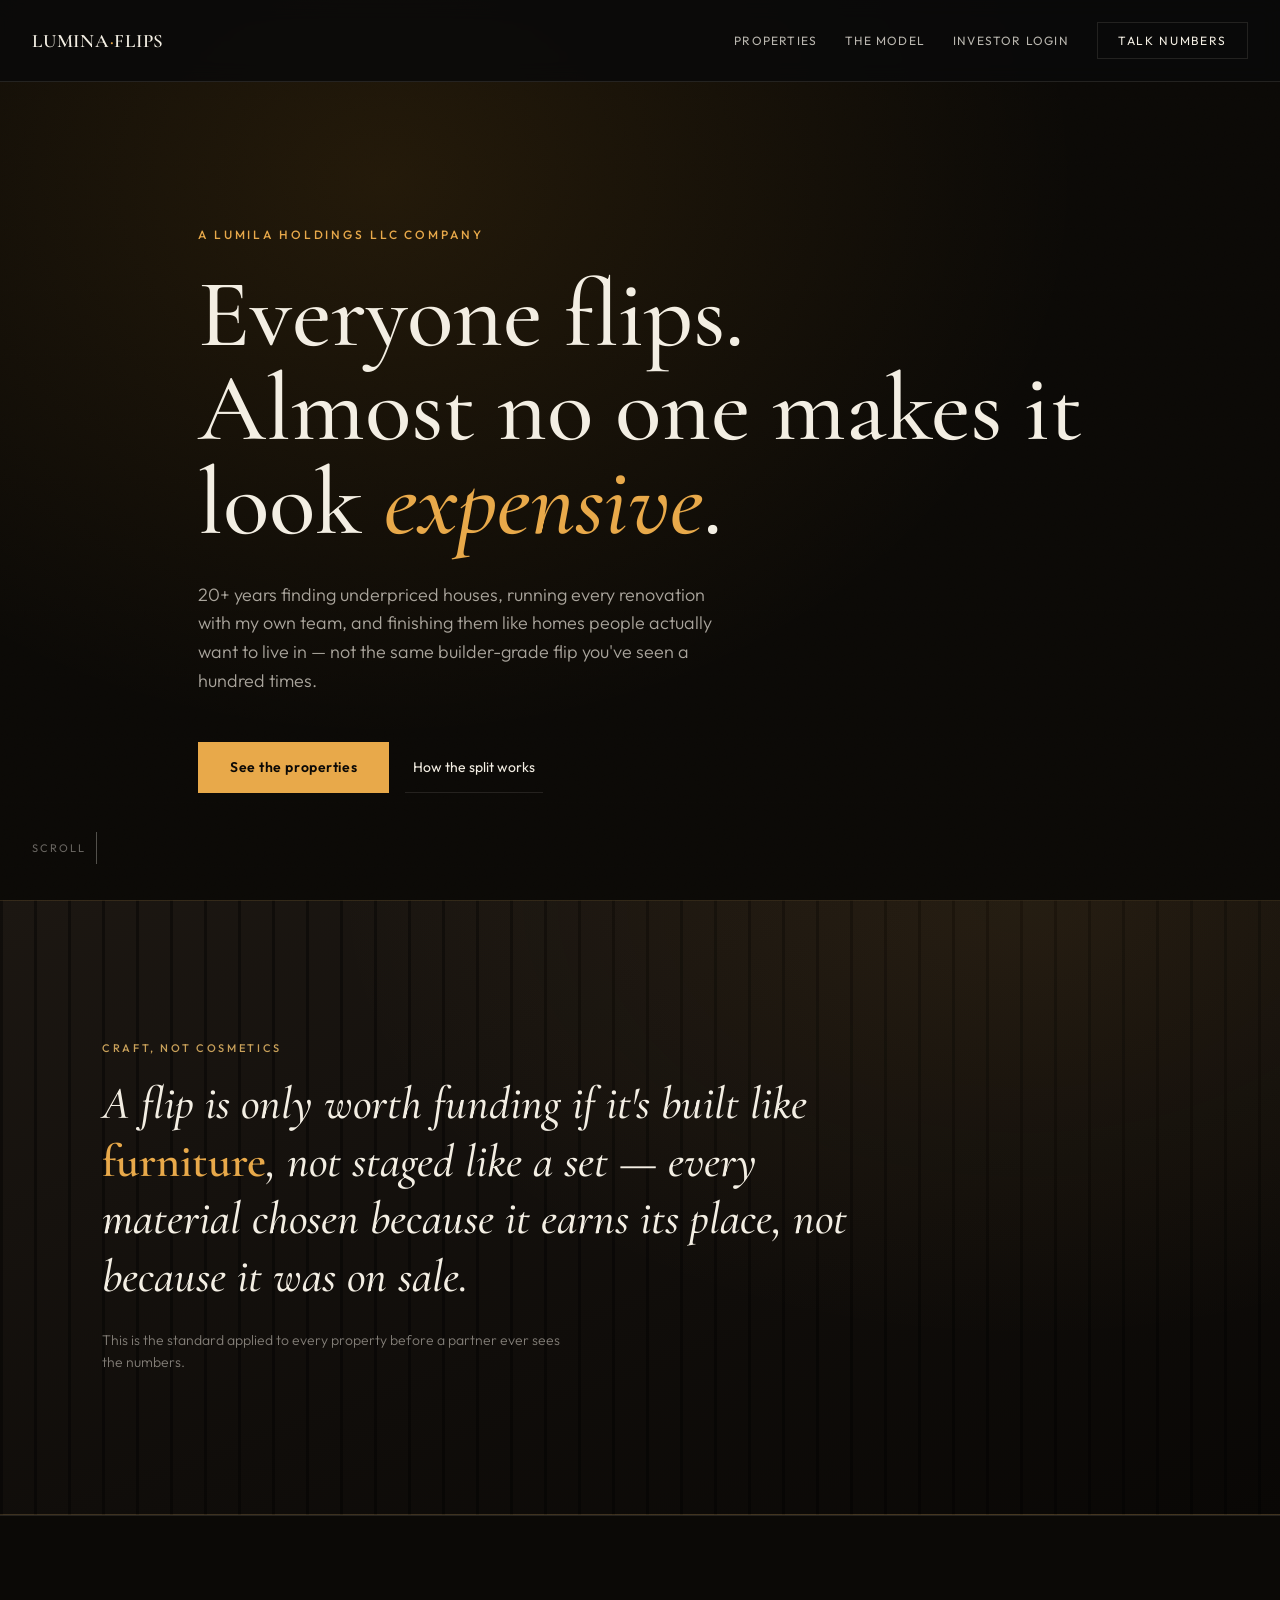
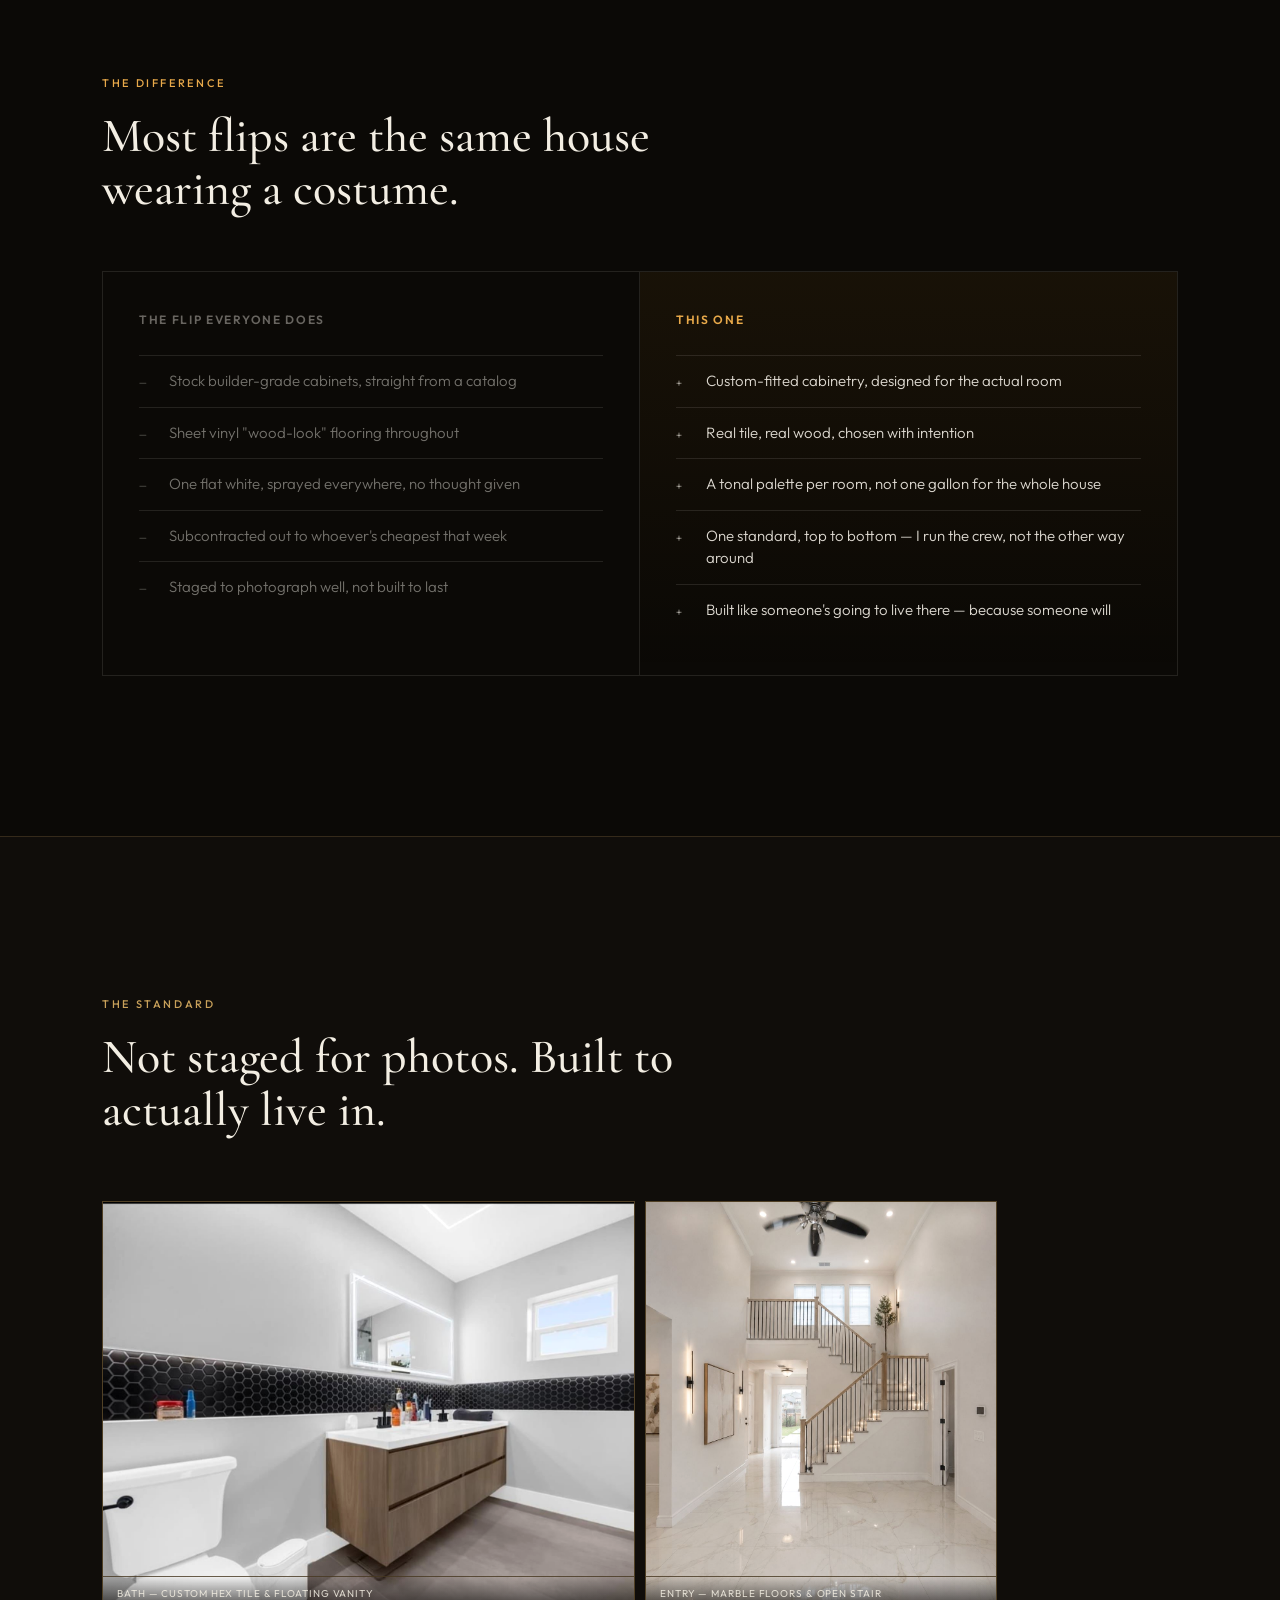
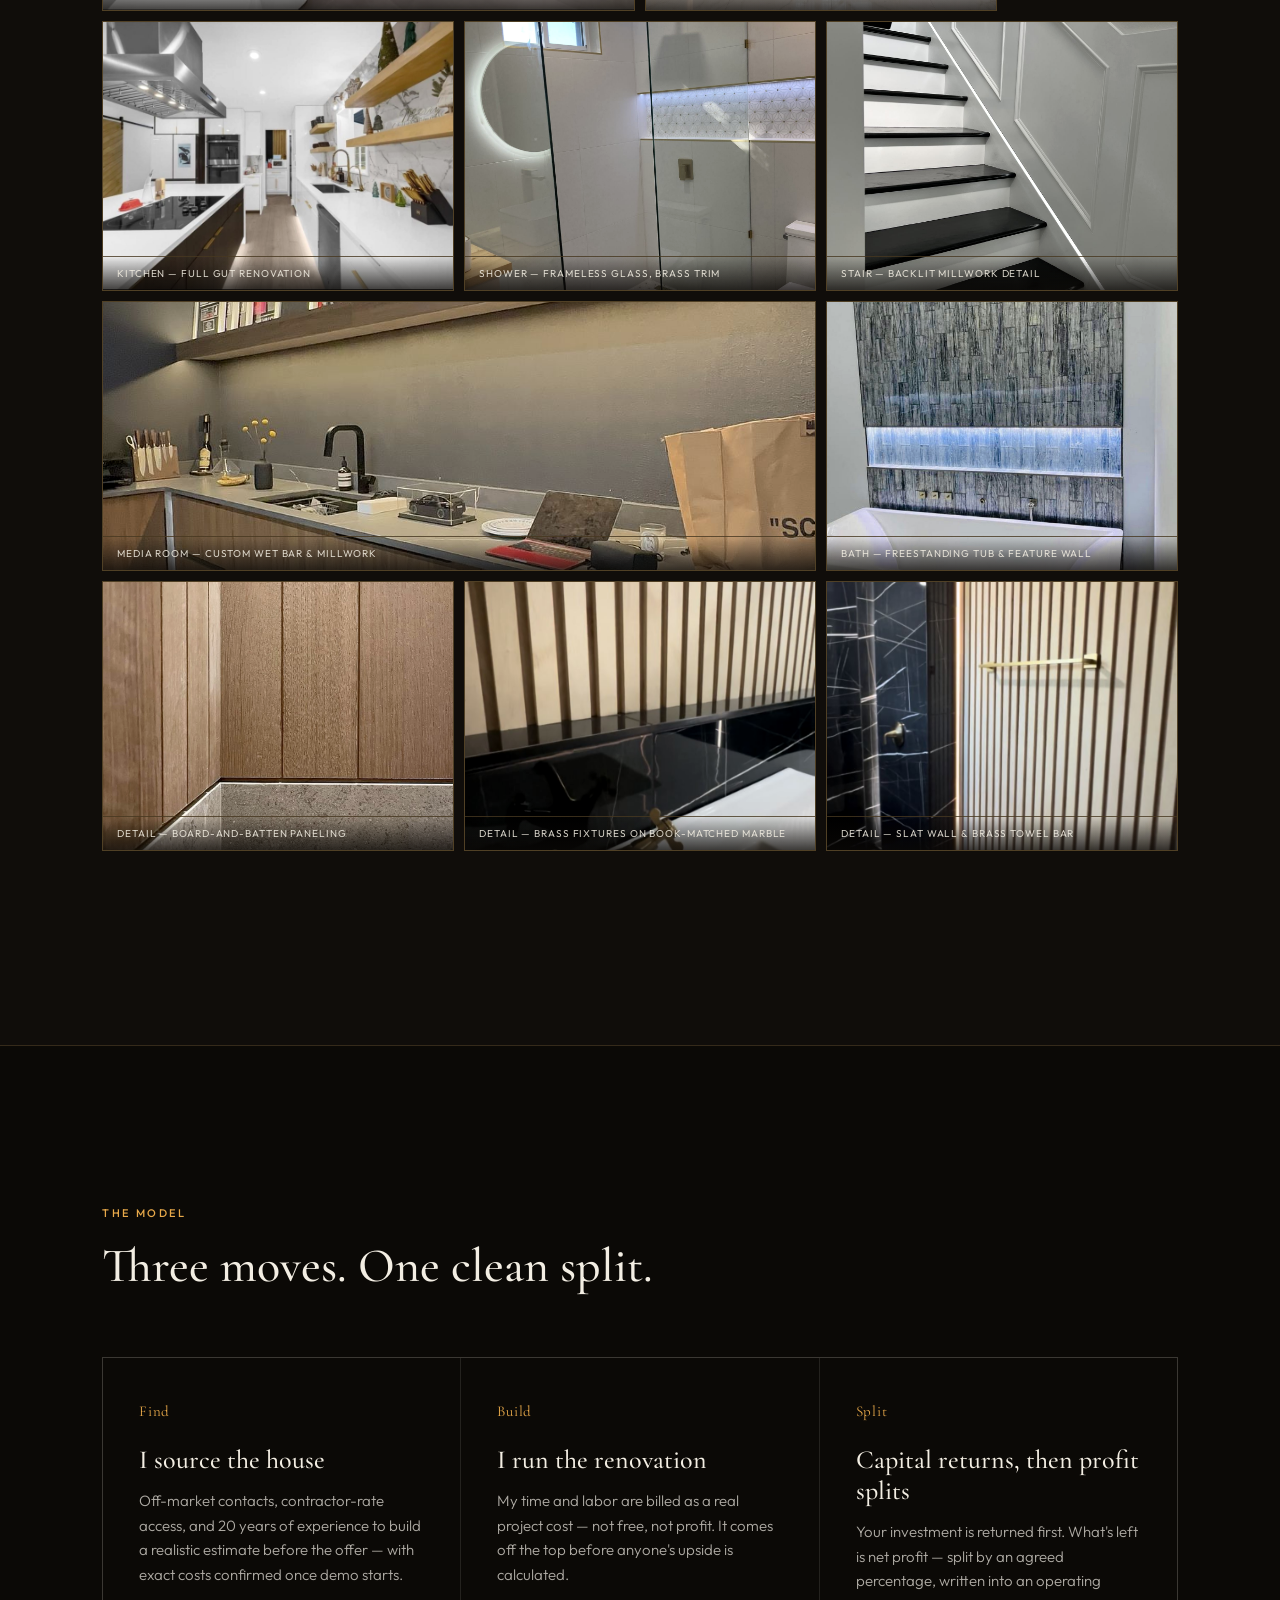
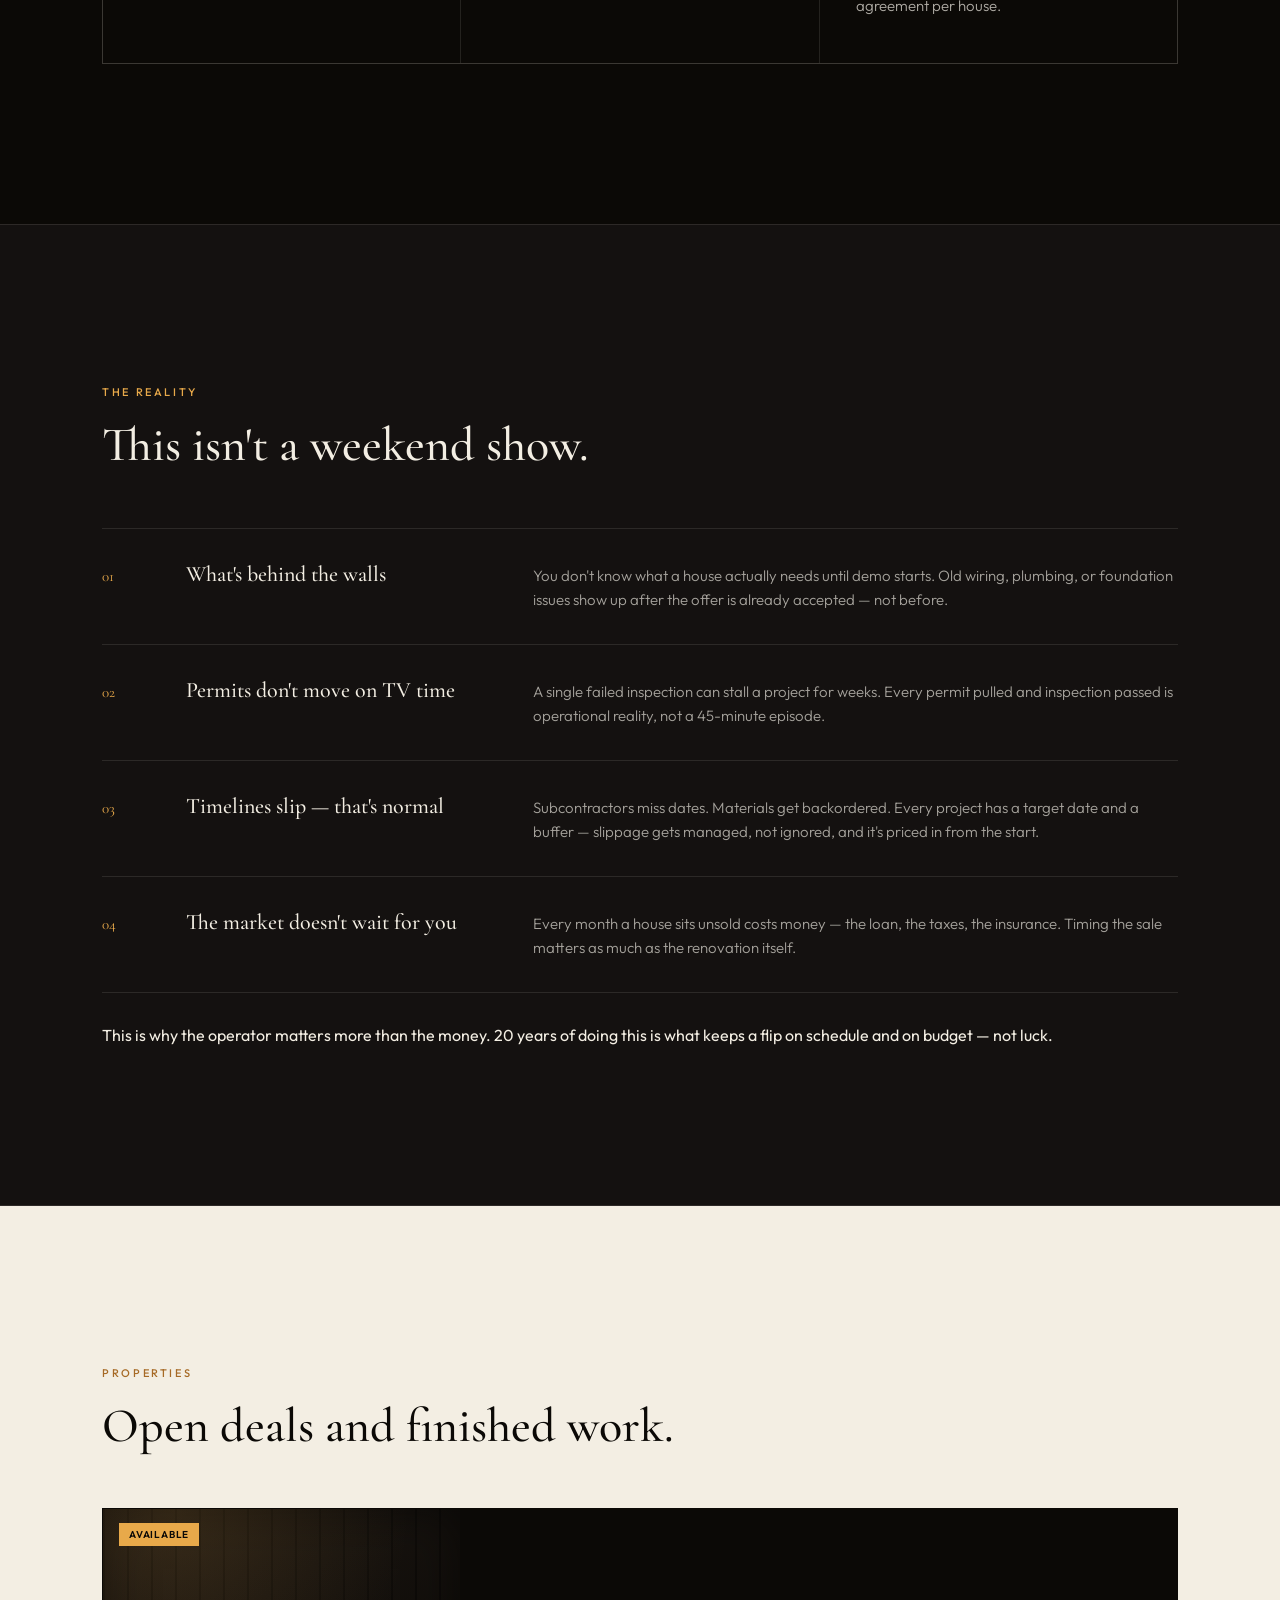
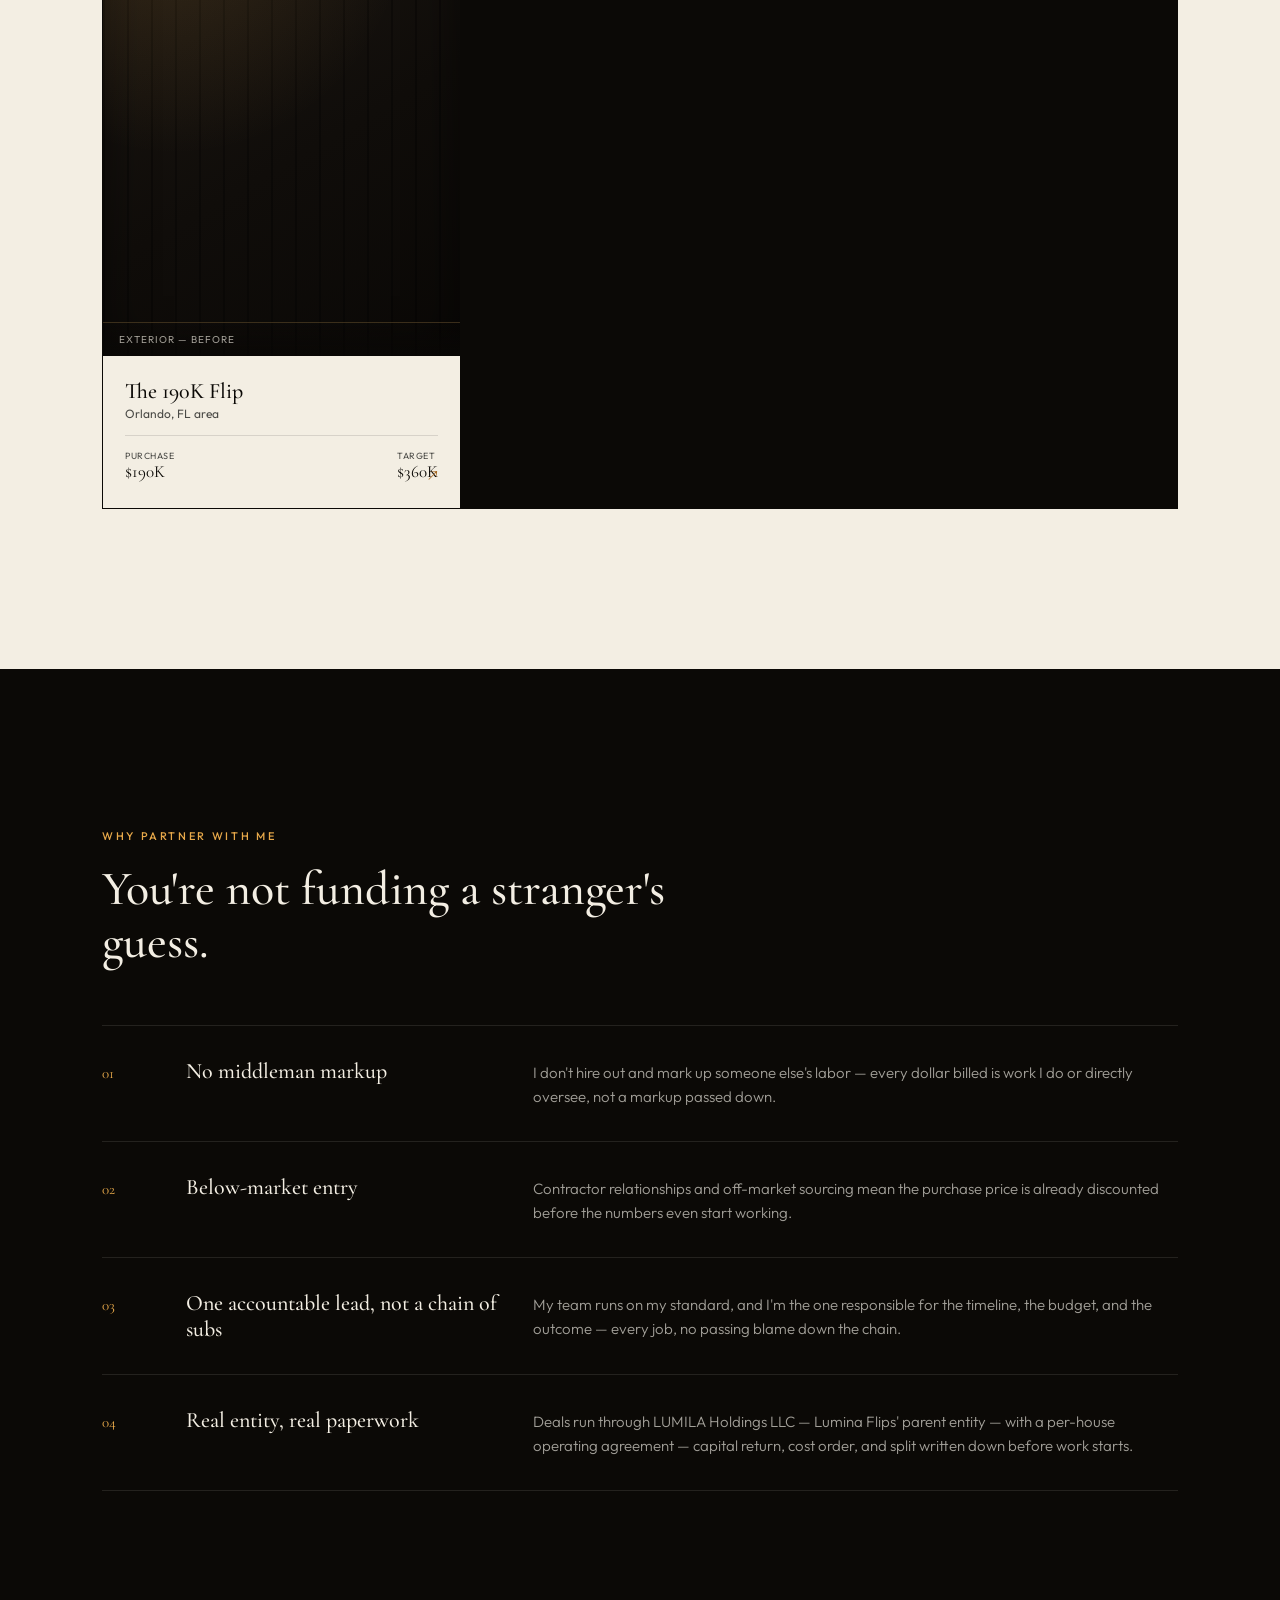
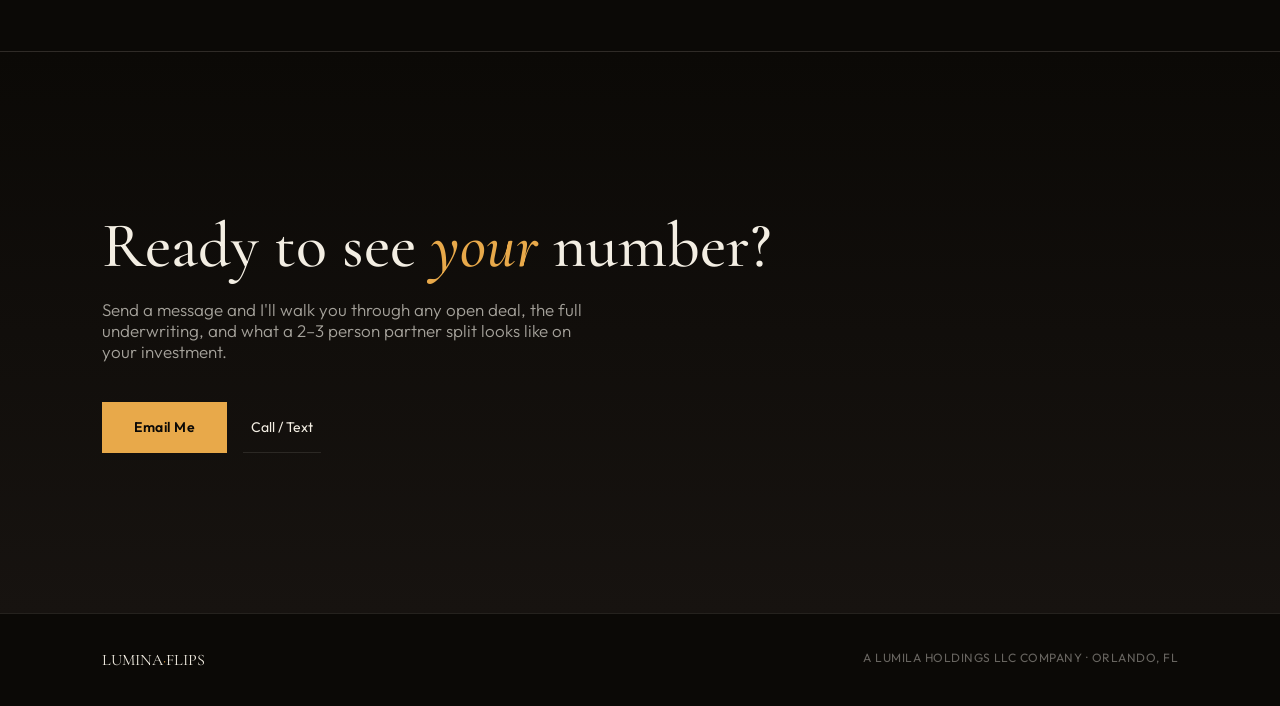
==== commit 88ef2789: "Add files via upload" ====
--- a/index.html
+++ b/index.html
@@ -15,6 +15,7 @@
   <div class="nav-right">
     <a href="index.html#properties" class="nav-link">Properties</a>
     <a href="index.html#model" class="nav-link">The Model</a>
+    <a href="portal/login.html" class="nav-link">Investor Login</a>
     <a href="#contact" class="cta-link">Talk Numbers</a>
   </div>
 </nav>
--- a/style.css
+++ b/style.css
@@ -134,7 +134,22 @@
 .lightbox-close{position:absolute;top:28px;right:36px;font-family:var(--serif);font-size:28px;color:rgba(243,238,227,0.7);cursor:pointer;line-height:1;transition:color .2s ease;}
 .lightbox-close:hover{color:var(--mango);}
 
-/* MODEL */
+/* ACCESS GATE — soft confidentiality barrier, not real security */
+.access-gate{margin-top:36px;padding:32px 30px;background:var(--char-2);border:1px solid rgba(201,161,90,0.3);}
+.access-gate.unlocked{background:var(--black);}
+.access-gate .ag-label{font-size:11px;letter-spacing:0.1em;text-transform:uppercase;color:var(--brass);margin-bottom:10px;}
+.access-gate .ag-title{font-family:var(--serif);font-size:22px;color:var(--cream);margin-bottom:10px;}
+.access-gate .ag-note{font-size:14px;color:rgba(243,238,227,0.55);font-weight:300;line-height:1.6;max-width:480px;margin-bottom:20px;}
+.access-gate .ag-form{display:flex;gap:10px;flex-wrap:wrap;}
+.access-gate input[type="password"]{background:var(--char);border:1px solid rgba(201,161,90,0.35);color:var(--cream);padding:13px 16px;font-family:var(--sans);font-size:14px;min-width:200px;}
+.access-gate input[type="password"]::placeholder{color:rgba(243,238,227,0.35);}
+.access-gate .ag-error{font-size:12px;color:#c96b6b;margin-top:10px;display:none;}
+.access-gate .ag-error.show{display:block;}
+.access-gate .ag-content{display:none;margin-top:4px;}
+.access-gate.unlocked .ag-content{display:block;}
+.access-gate.unlocked .ag-form{display:none;}
+.access-gate .ag-content a{color:var(--mango);font-size:15px;text-decoration:underline;}
+.access-gate .ag-address{font-family:var(--serif);font-size:19px;color:var(--cream);margin-bottom:8px;}
 .model-grid{display:grid;grid-template-columns:repeat(3,1fr);gap:1px;background:var(--line);margin-top:64px;border:1px solid var(--line);}
 .model-step{background:var(--black);padding:44px 36px;}
 .model-step .step-mark{font-family:var(--serif);font-size:15px;color:var(--mango);letter-spacing:0.05em;margin-bottom:24px;}
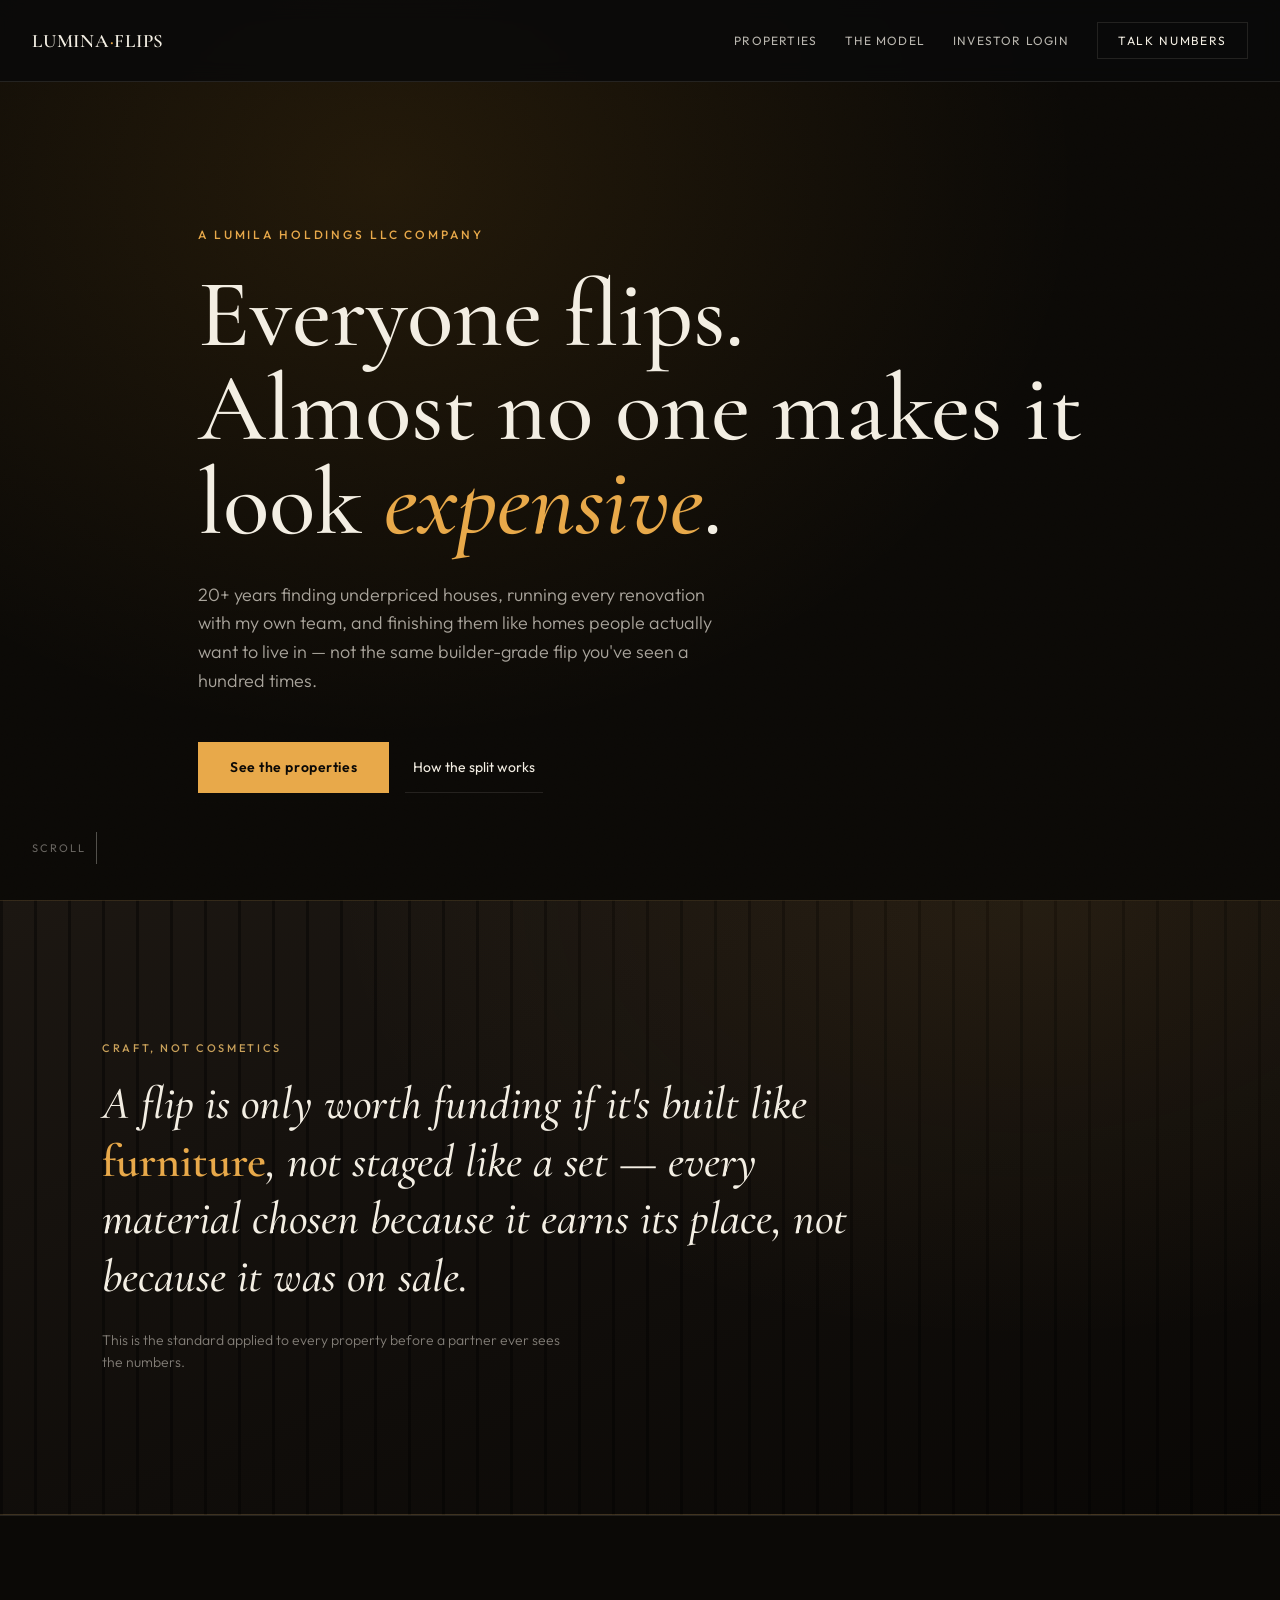
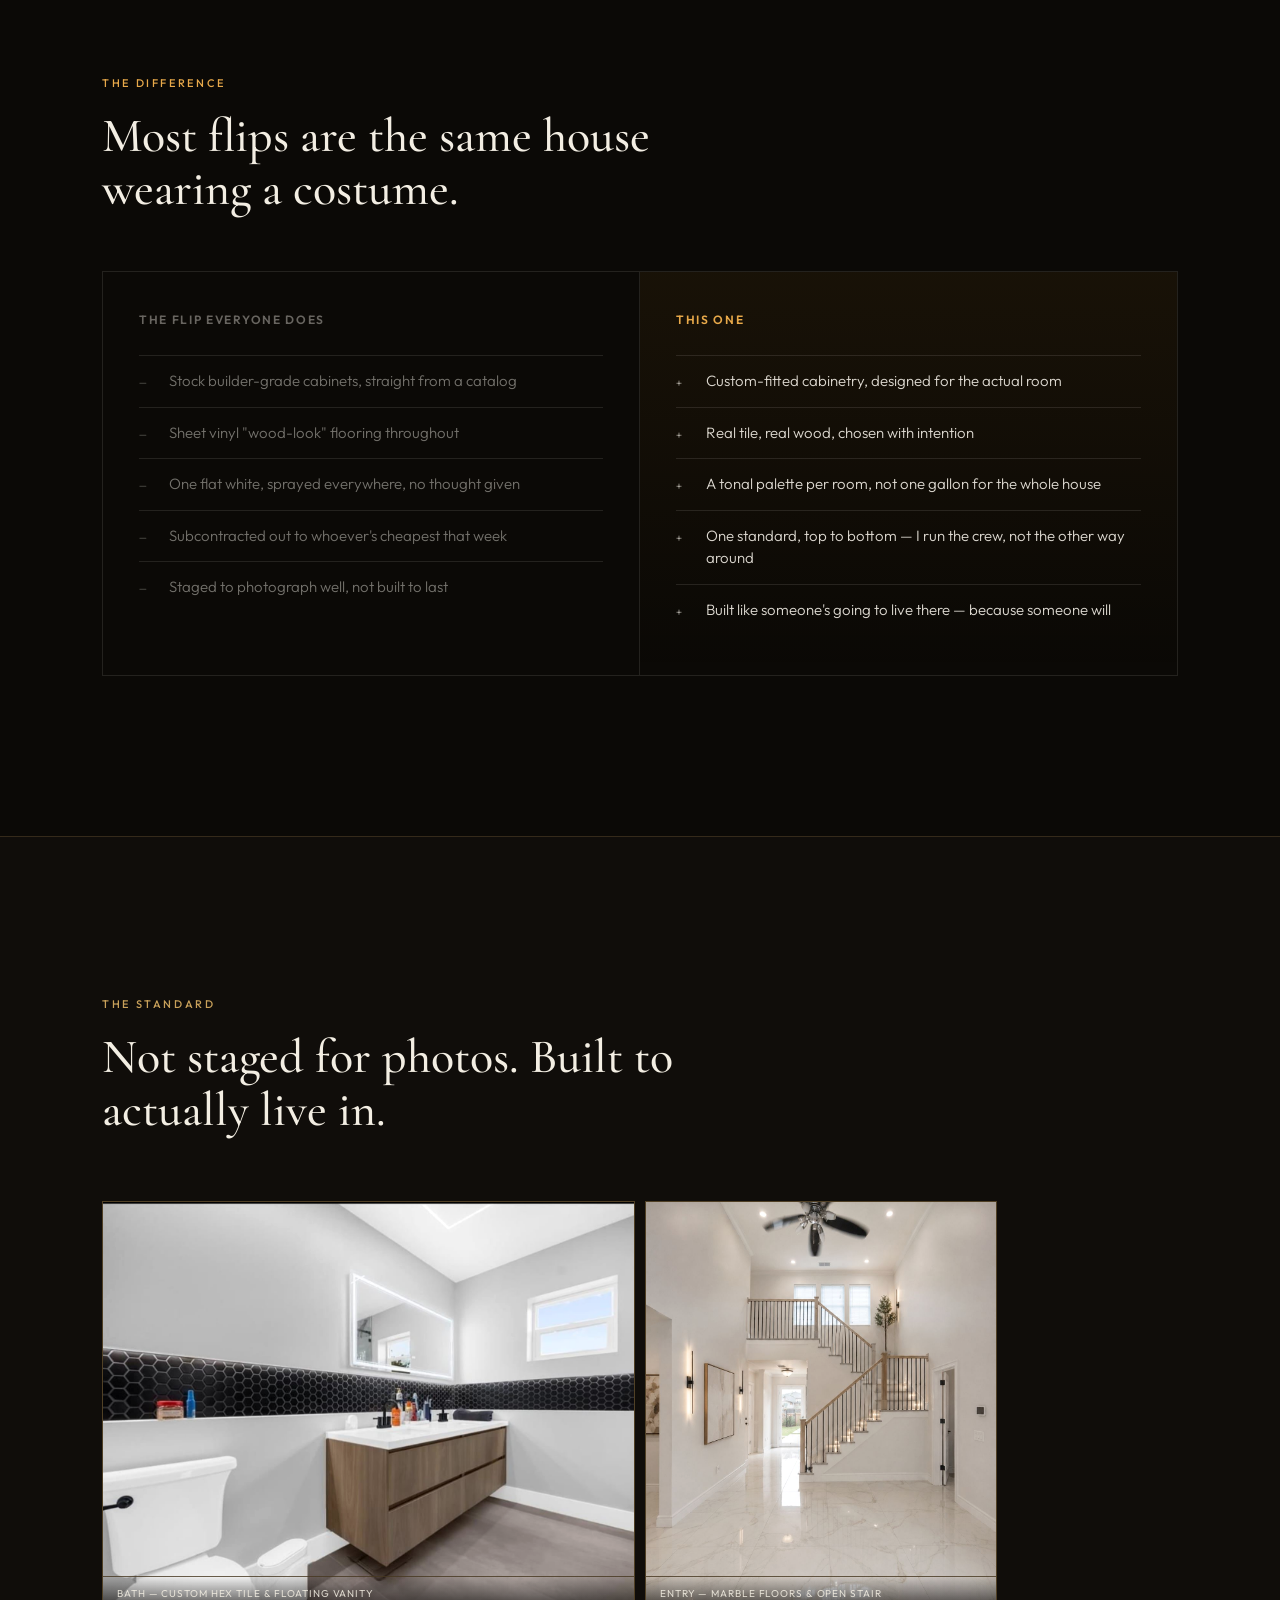
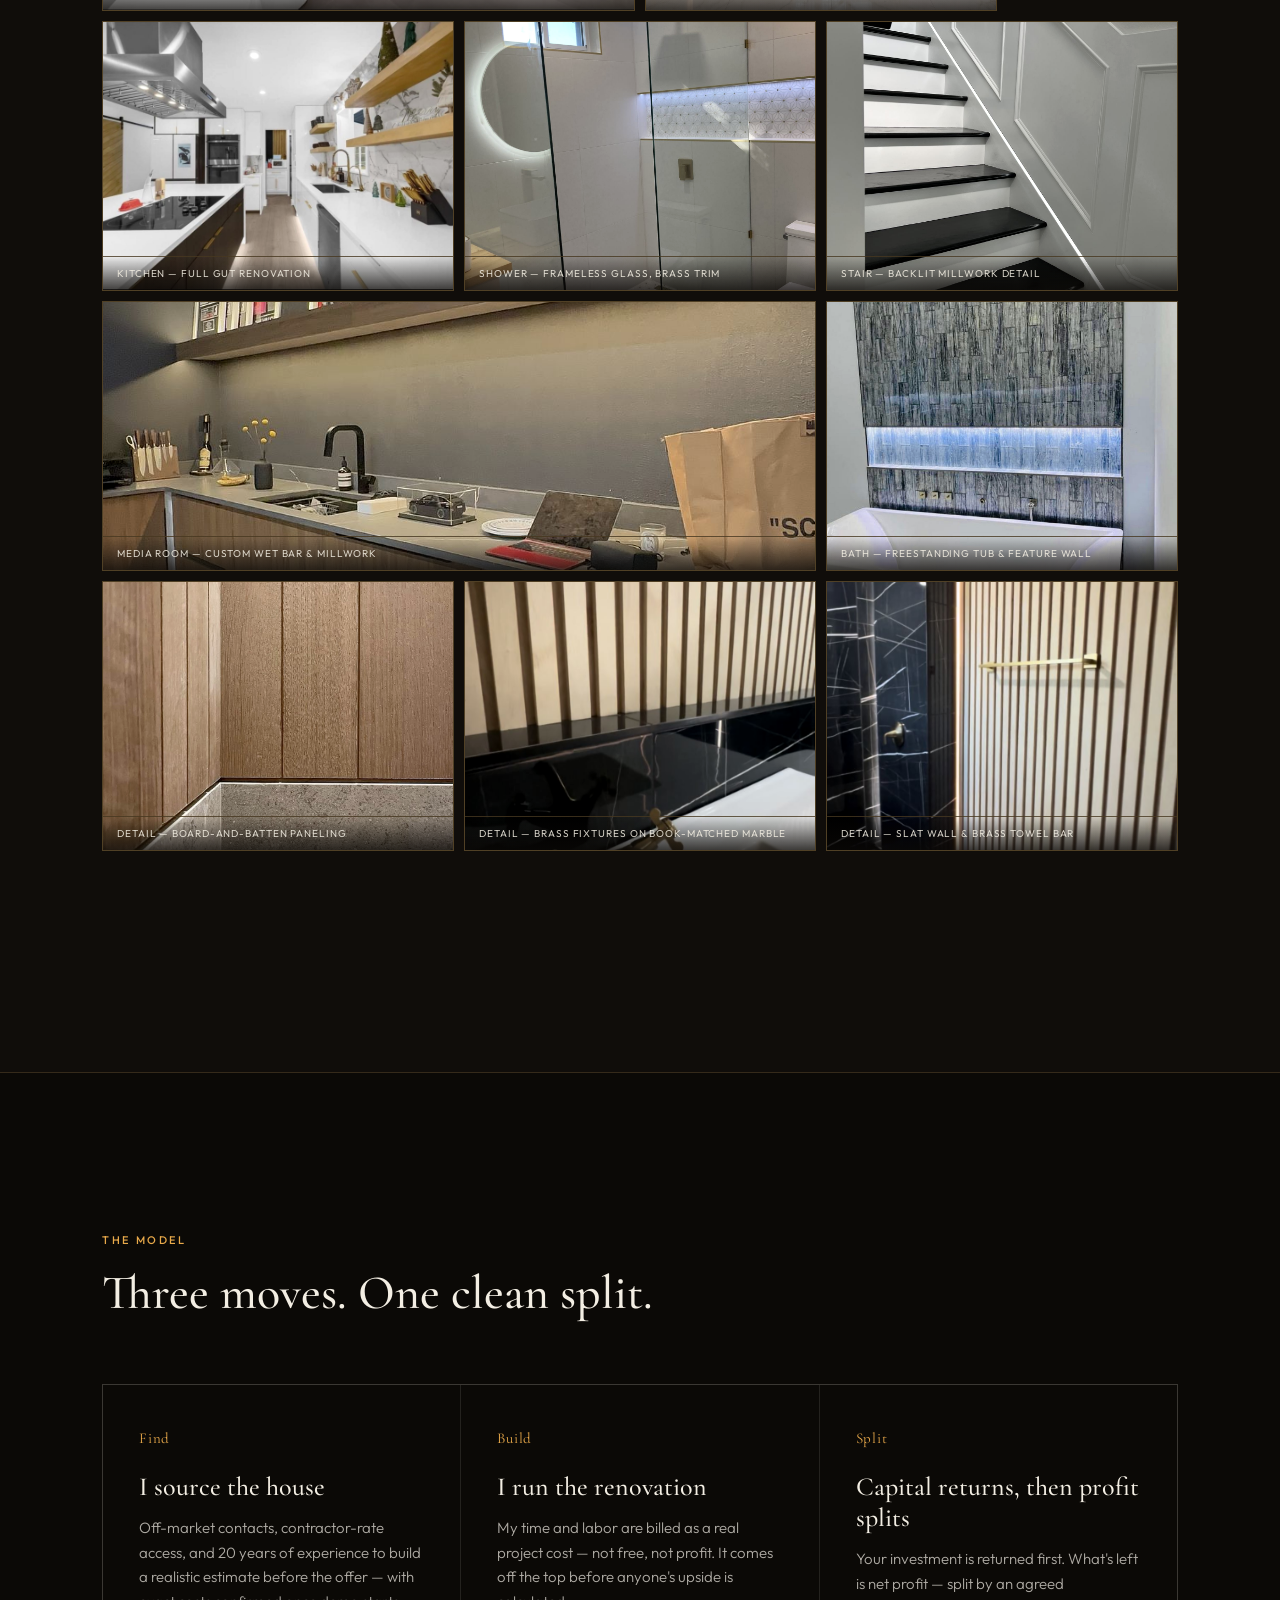
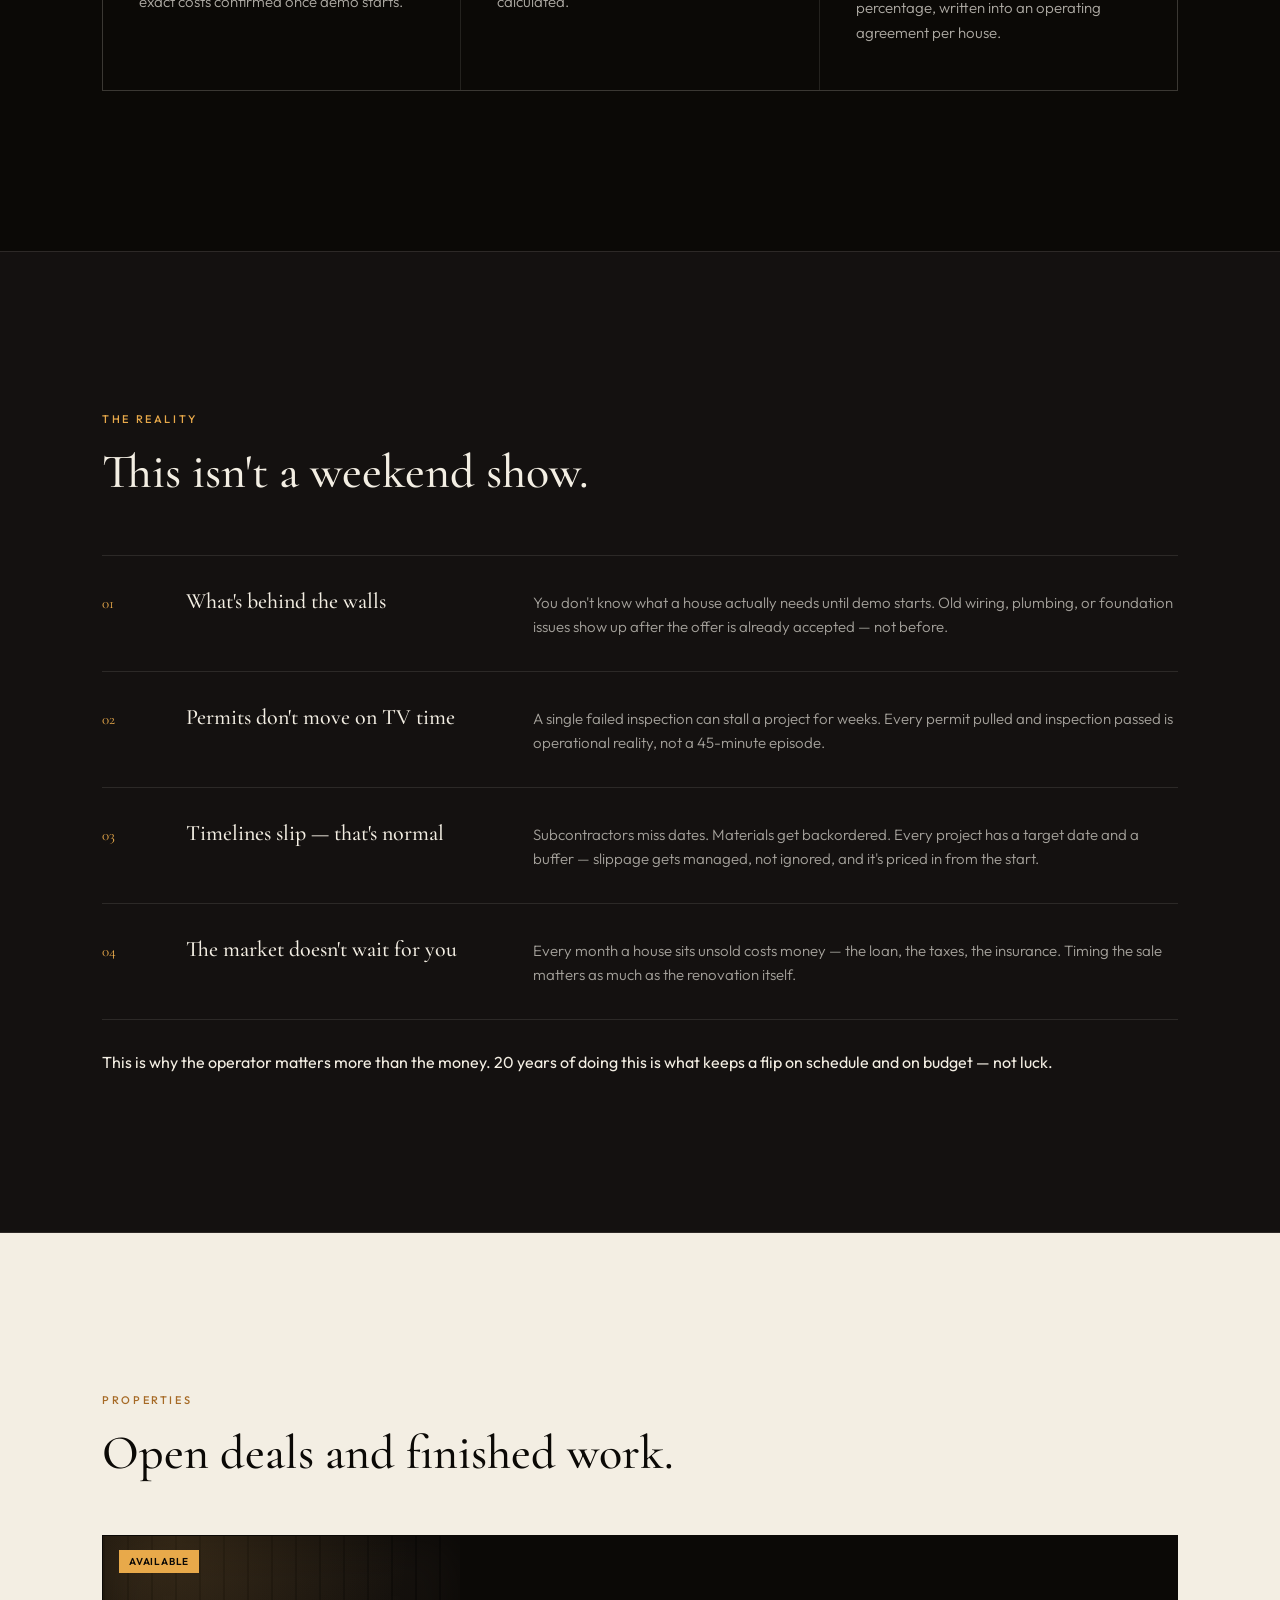
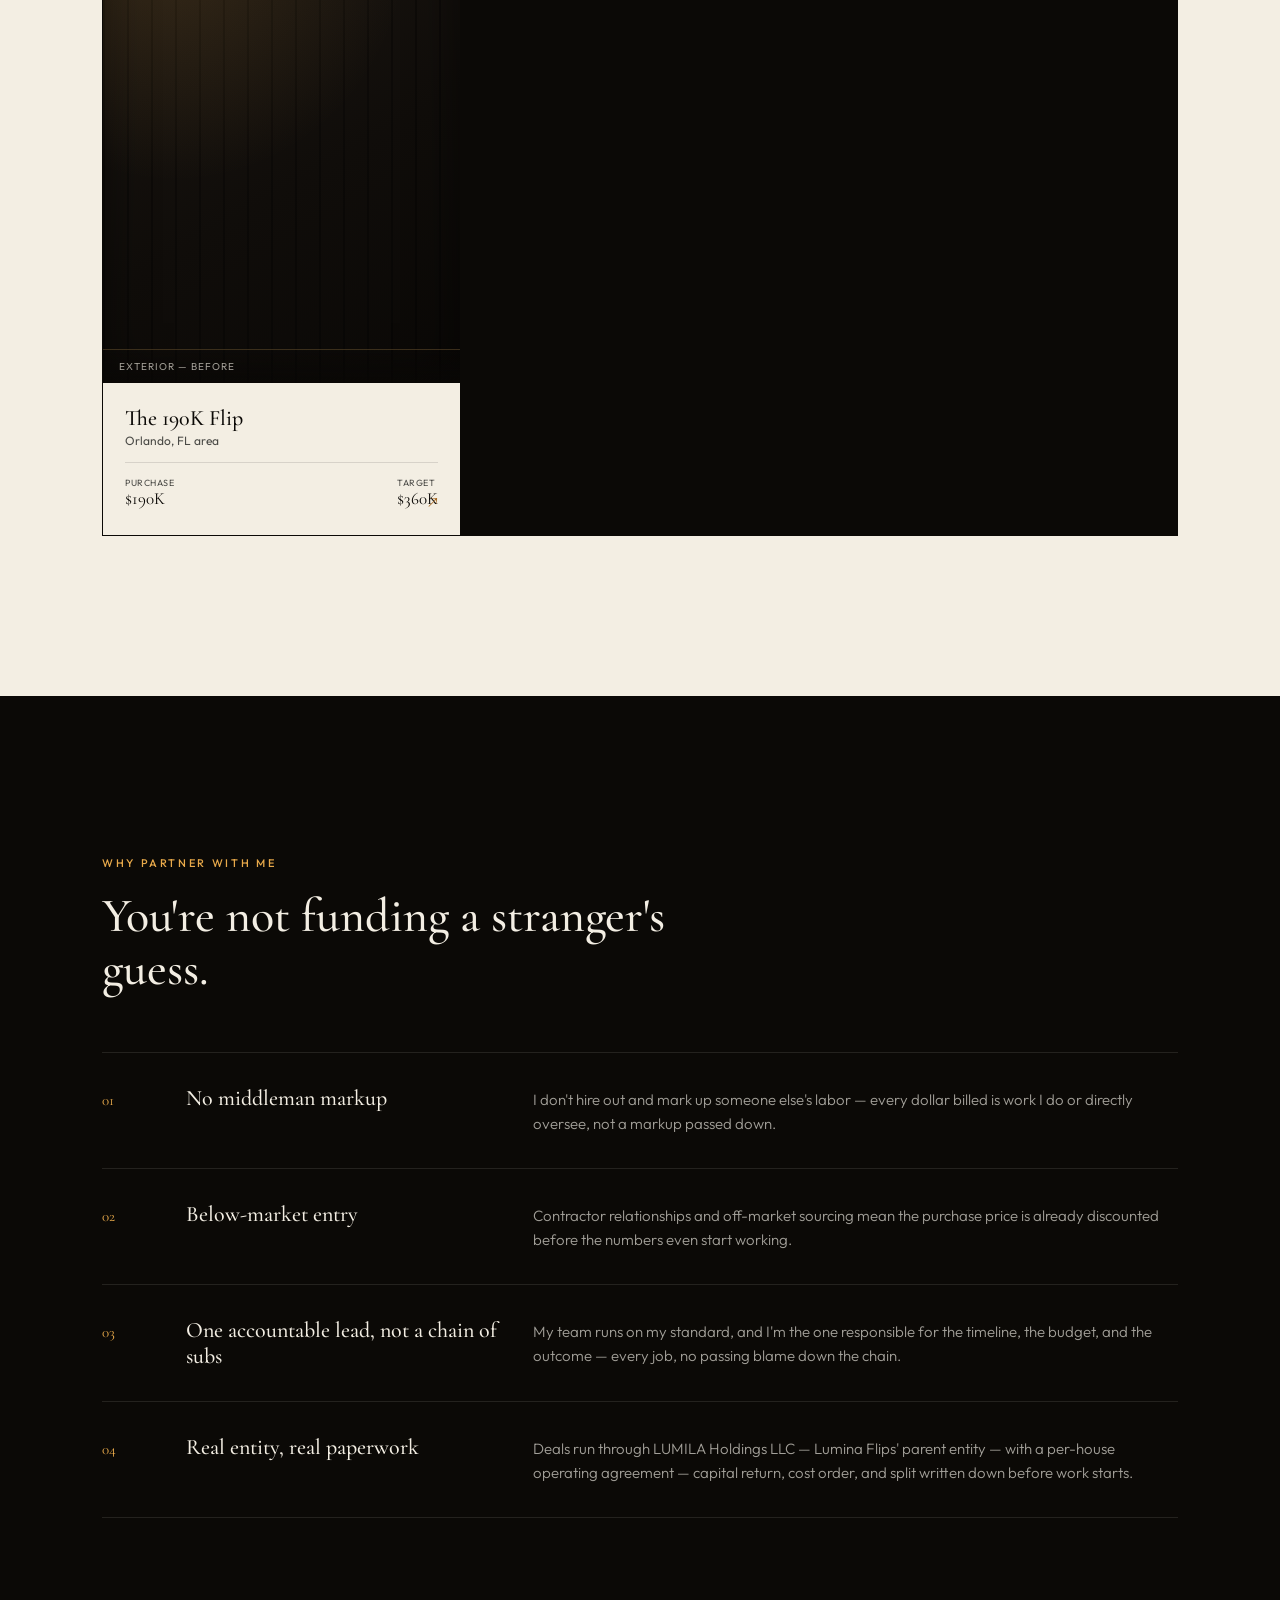
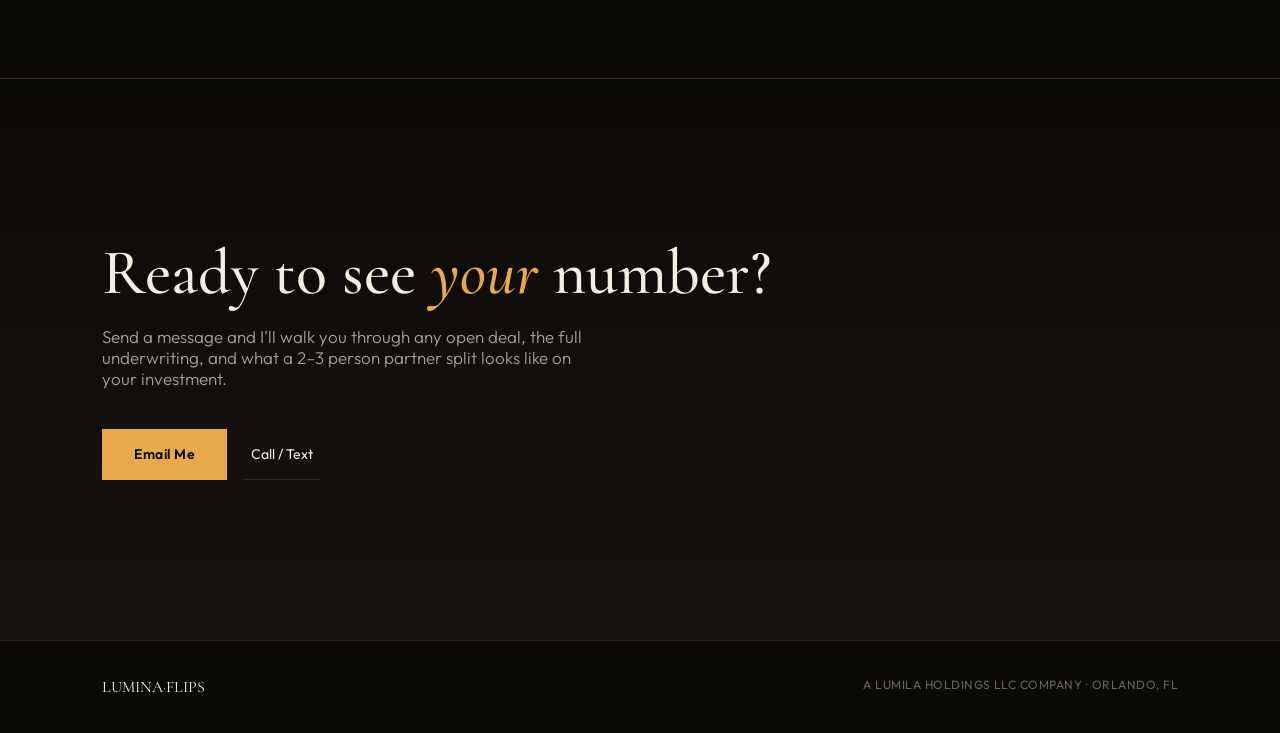
==== commit 038d5b2a: "Add files via upload" ====
--- a/index.html
+++ b/index.html
@@ -87,6 +87,7 @@
       <div class="pf-tile pf-med"><img src="assets/portfolio/slat-wall-towel-bar.jpg" alt="Wood slat wall with brass towel bar"><div class="pf-cap">Detail — Slat Wall &amp; Brass Towel Bar</div></div>
     </div>
     <div class="portfolio-note reveal">Portfolio work from past projects — a preview of the standard applied to every house, including this one.</div>
+    <div class="social-cred reveal">More finished work, daily, on <a href="https://www.instagram.com/407renovations" target="_blank" rel="noopener">@407renovations</a> on Instagram →</div>
   </div>
 </section>
 
--- a/style.css
+++ b/style.css
@@ -124,6 +124,9 @@
 .pf-wide{grid-column:span 4;grid-row:span 2;}
 @media(max-width:820px){.pf-grid{grid-template-columns:repeat(2,1fr);}.pf-big,.pf-med,.pf-tall,.pf-wide{grid-column:span 2;grid-row:span 2;}}
 .portfolio-note{margin-top:20px;font-size:12px;color:rgba(243,238,227,0.35);letter-spacing:0.02em;font-style:italic;font-family:var(--serif);}
+.social-cred{margin-top:12px;font-size:12px;color:rgba(243,238,227,0.5);letter-spacing:0.02em;}
+.social-cred a{color:var(--brass);text-decoration:none;border-bottom:1px solid rgba(201,161,90,0.35);transition:color .2s ease, border-color .2s ease;}
+.social-cred a:hover{color:var(--mango);border-color:var(--mango);}
 
 /* LIGHTBOX */
 .lightbox{position:fixed;inset:0;z-index:1000;background:rgba(6,5,4,0.94);display:flex;align-items:center;justify-content:center;padding:40px;opacity:0;pointer-events:none;transition:opacity .35s ease;}
@@ -214,6 +217,18 @@
 .p-loc{font-size:14px;color:rgba(245,241,232,0.55);margin-top:10px;letter-spacing:0.02em;}
 .p-status{font-size:11px;letter-spacing:0.08em;text-transform:uppercase;padding:7px 14px;font-weight:600;height:fit-content;}
 
+/* PUBLIC PHOTO CAROUSEL — swipe/scroll strip, no gate, teaser only */
+.pc-carousel{display:flex;gap:10px;overflow-x:auto;scroll-snap-type:x mandatory;padding-bottom:8px;margin-top:64px;-webkit-overflow-scrolling:touch;scrollbar-width:thin;scrollbar-color:rgba(201,161,90,0.4) transparent;}
+.pc-carousel::-webkit-scrollbar{height:6px;}
+.pc-carousel::-webkit-scrollbar-thumb{background:rgba(201,161,90,0.35);}
+.pc-tile{position:relative;flex:0 0 auto;width:min(78vw, 420px);aspect-ratio:4/3;scroll-snap-align:start;overflow:hidden;border:1px solid rgba(201,161,90,0.35);box-shadow:inset 0 0 40px rgba(0,0,0,0.35);background:
+    radial-gradient(120% 140% at 15% 0%, rgba(232,169,74,0.10), transparent 55%),
+    repeating-linear-gradient(90deg, rgba(0,0,0,0.35) 0px, rgba(0,0,0,0.35) 2px, transparent 2px, transparent 26px),
+    linear-gradient(155deg, var(--char) 0%, var(--char-2) 55%, #0a0806 100%);}
+.pc-tile img{width:100%;height:100%;object-fit:cover;display:block;}
+.pc-cap{position:absolute;bottom:0;left:0;right:0;padding:10px 14px;font-size:10px;letter-spacing:0.1em;text-transform:uppercase;color:rgba(243,238,227,0.7);background:linear-gradient(0deg, rgba(10,8,6,0.65), transparent);border-top:1px solid rgba(201,161,90,0.25);}
+.pc-note{margin-top:16px;font-size:12px;color:rgba(243,238,227,0.35);letter-spacing:0.02em;font-style:italic;font-family:var(--serif);}
+
 /* GALLERY — museum-placard treatment: charred-wood ground, brass hairline frame, typeset caption like a gallery label */
 .gallery{display:grid;grid-template-columns:repeat(6,1fr);grid-auto-rows:120px;grid-auto-flow:dense;gap:10px;margin-top:64px;}
 .g-tile{position:relative;overflow:hidden;background:
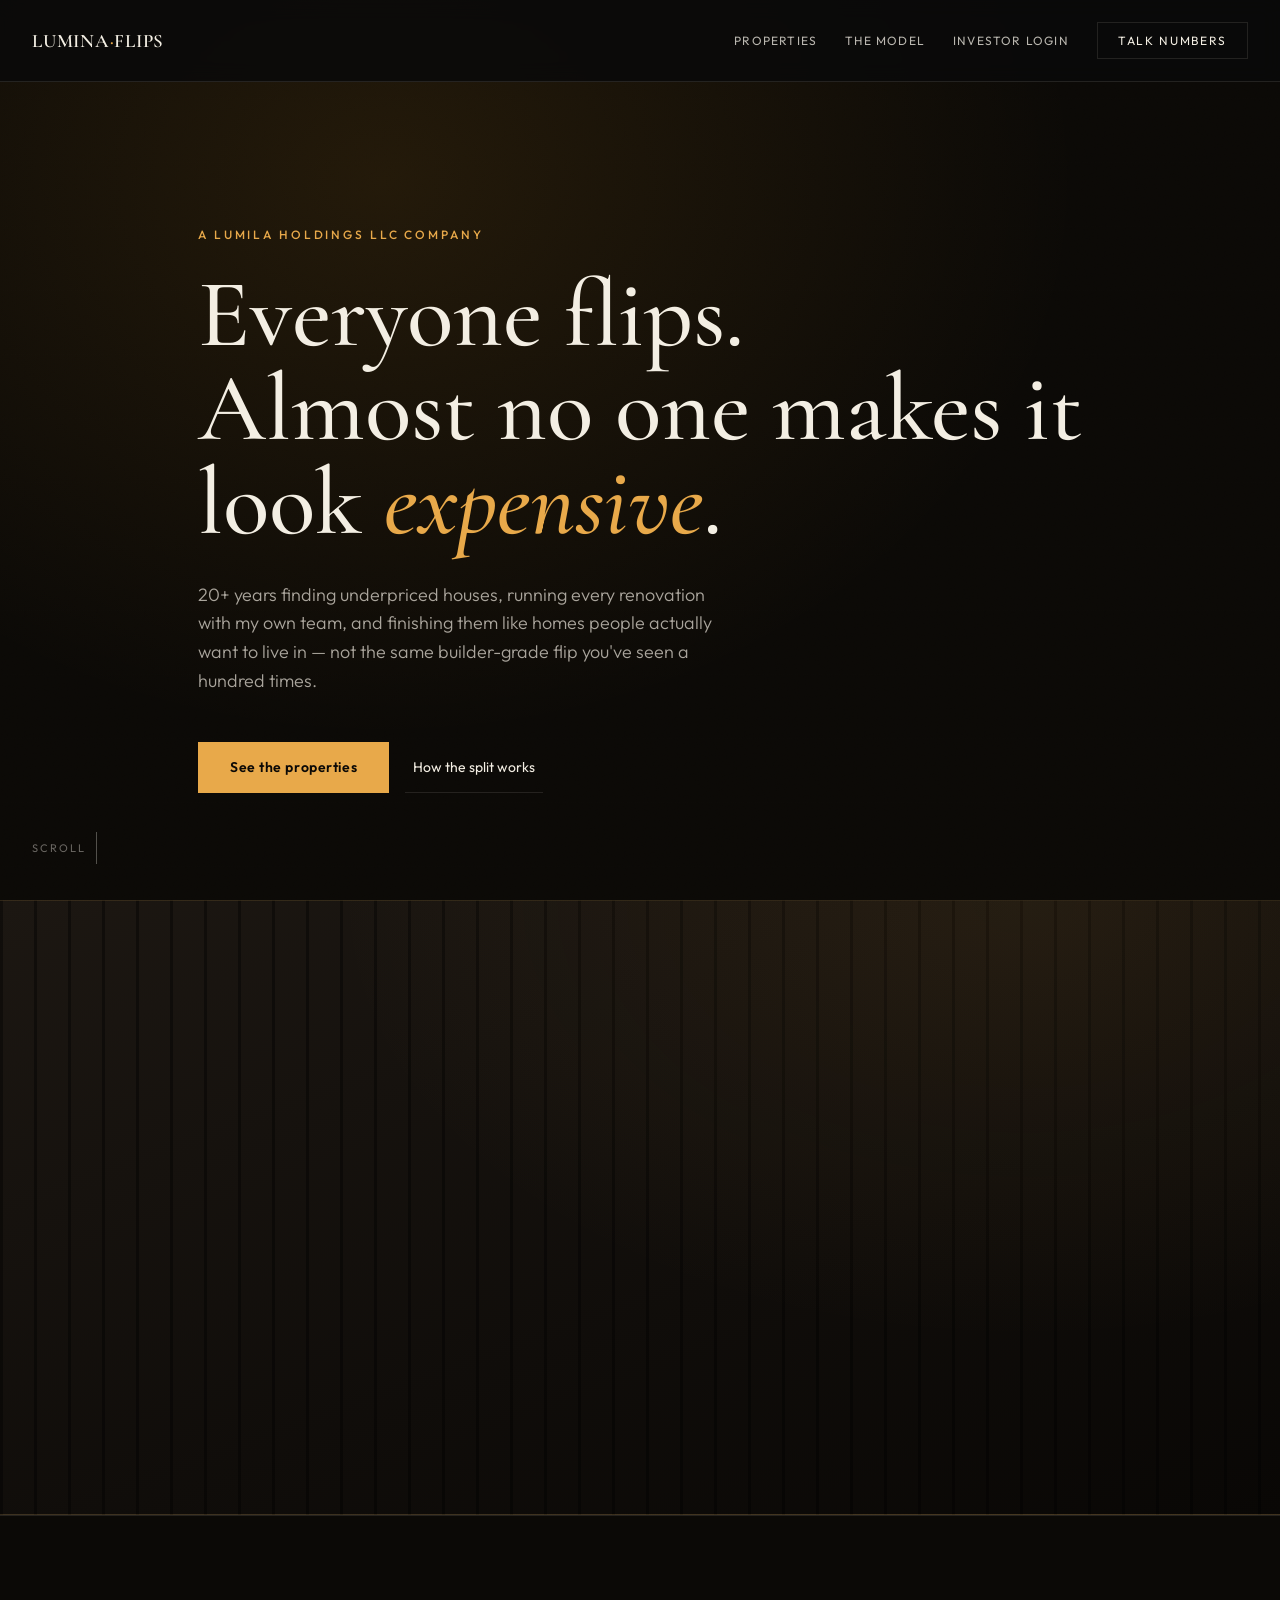
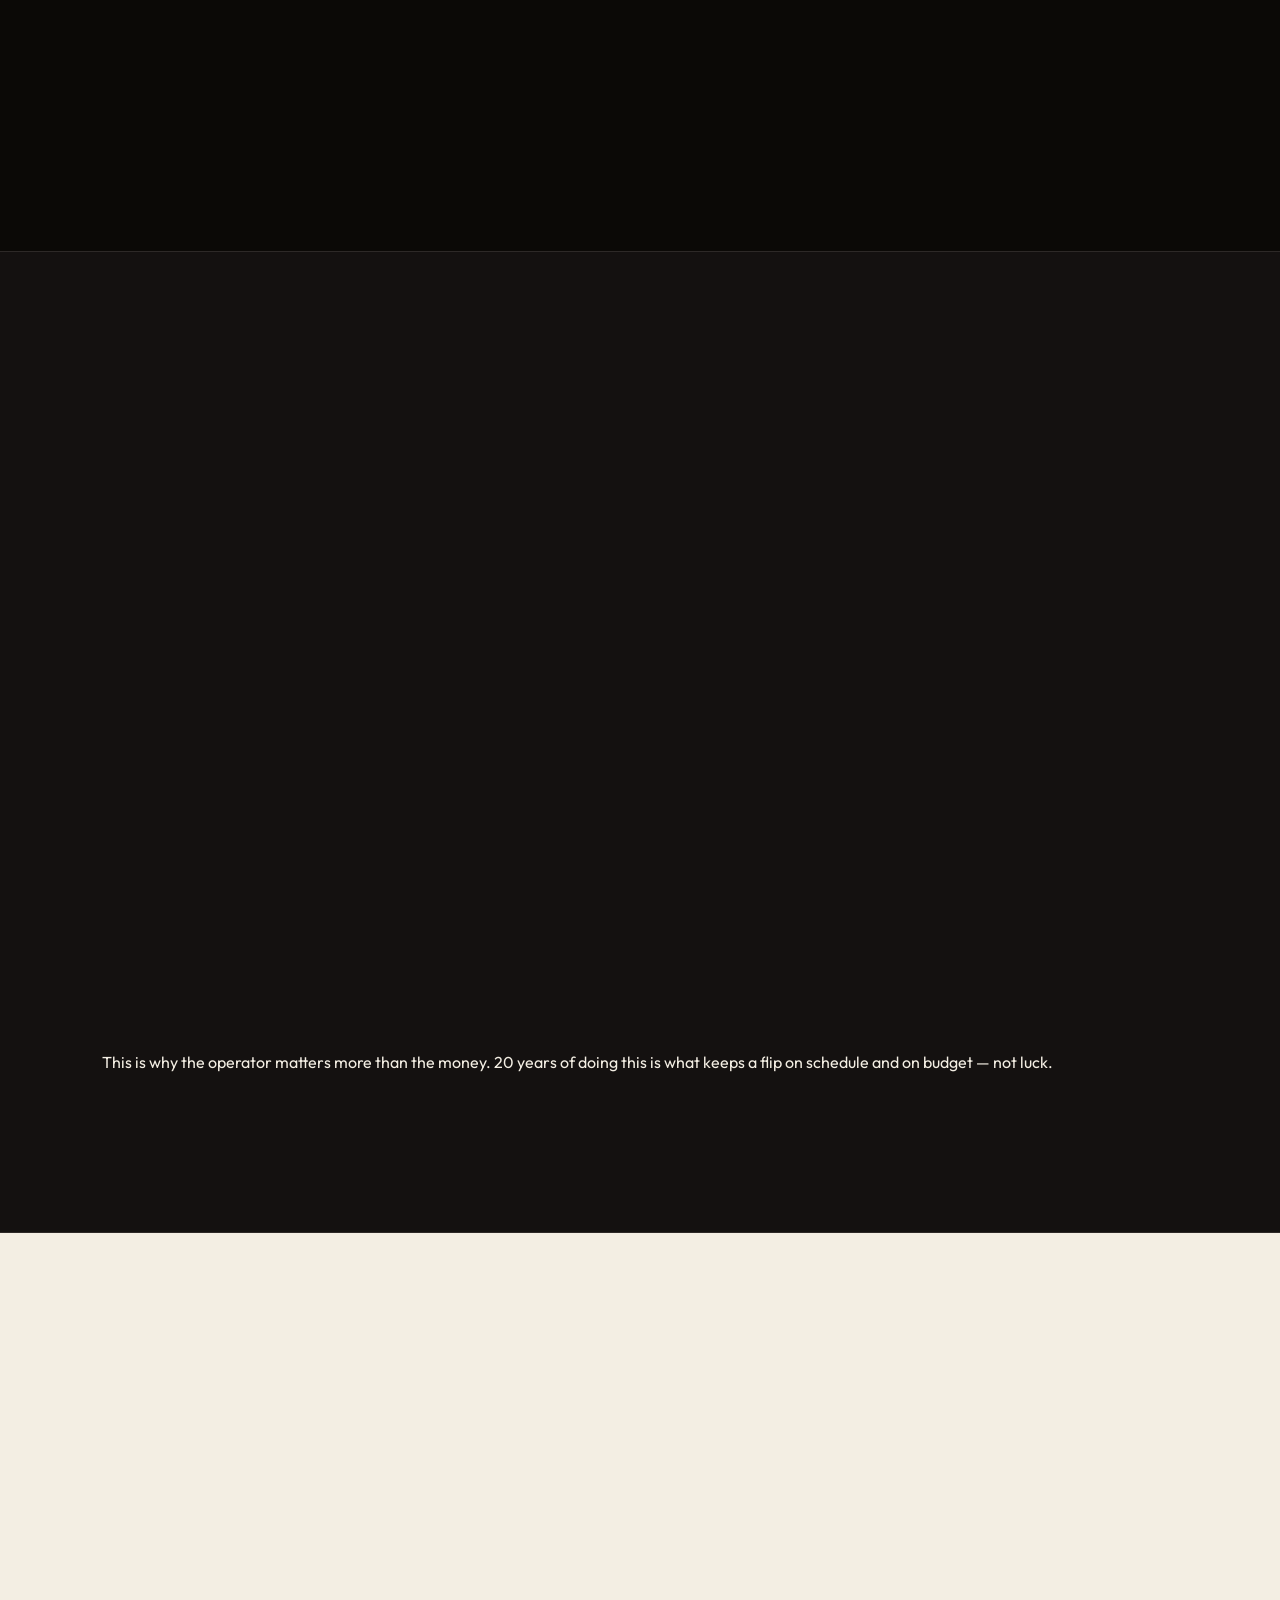
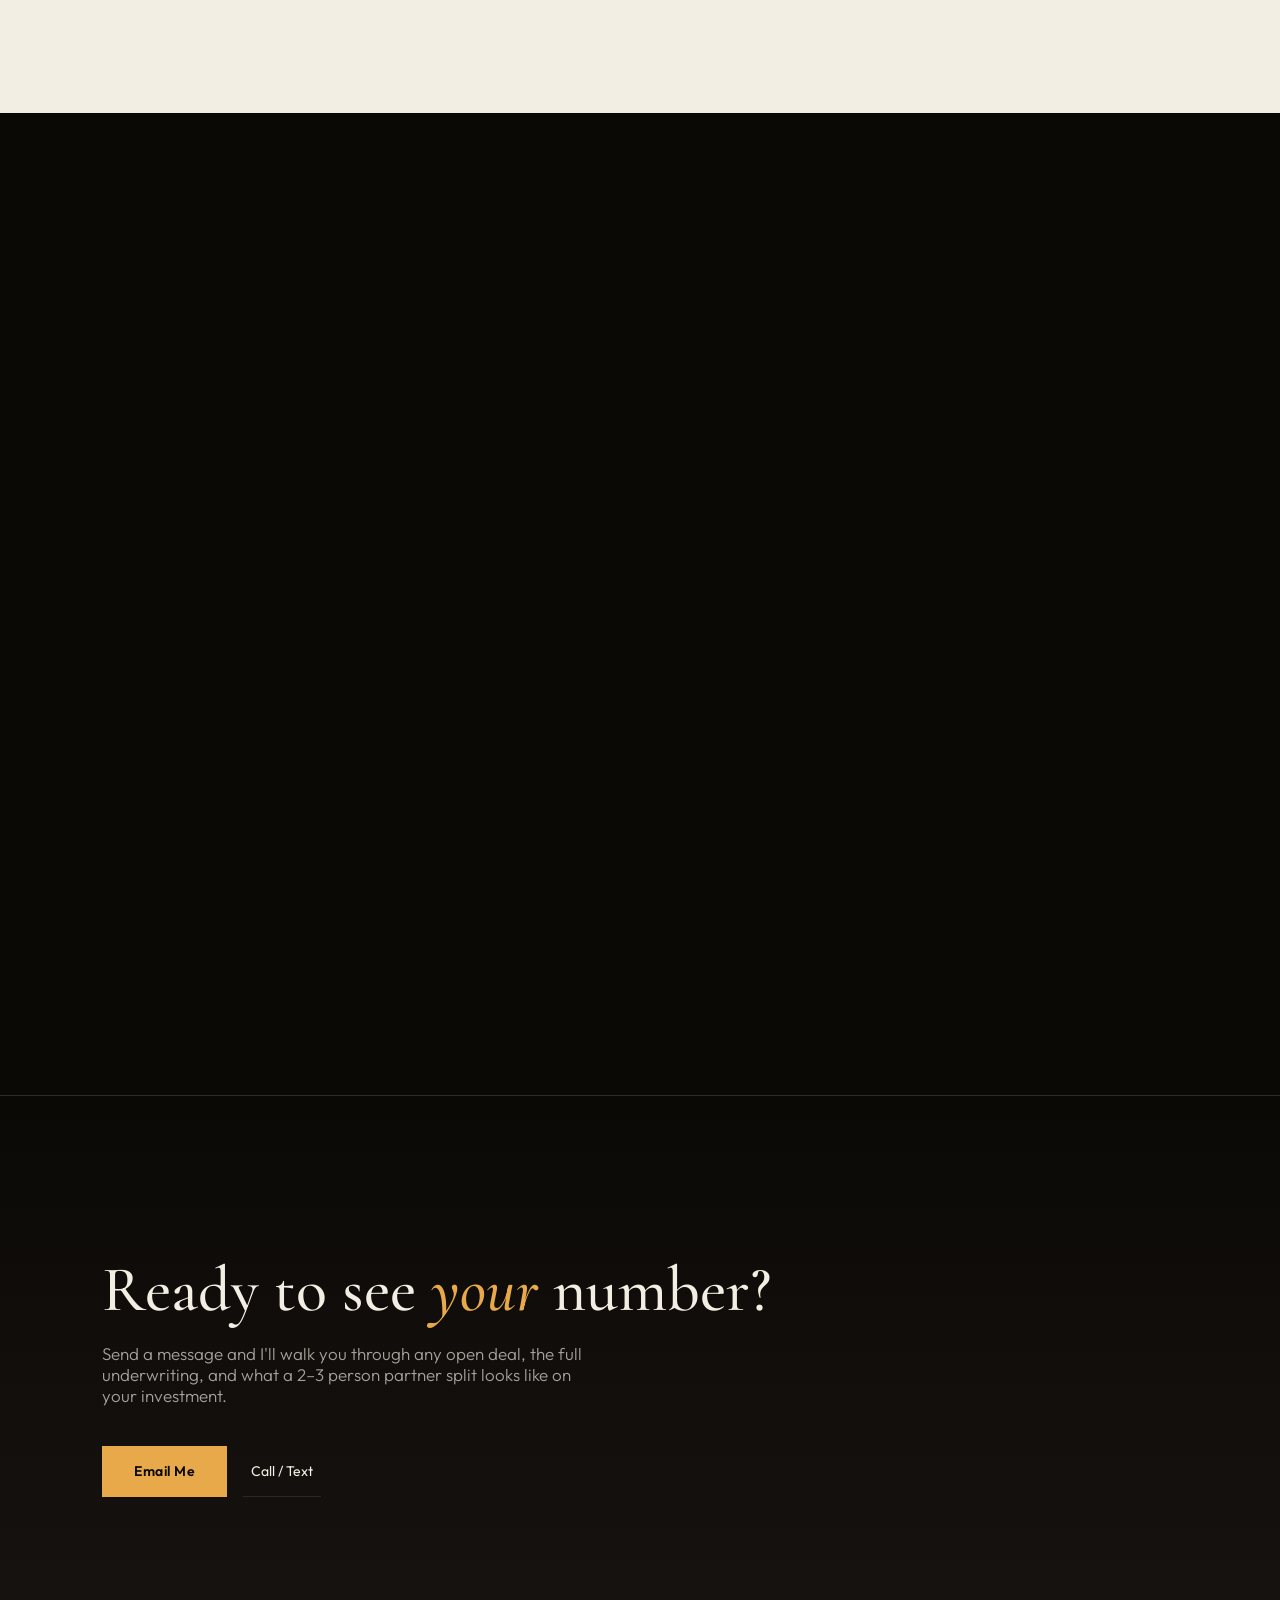
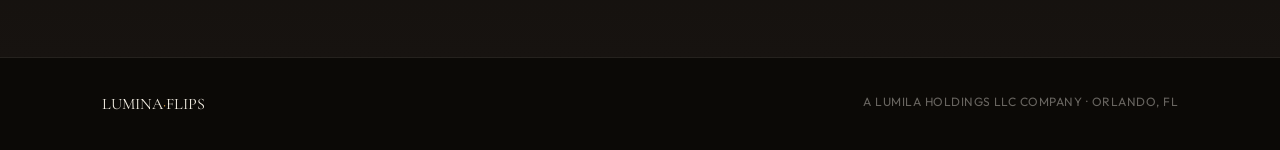
==== commit ff115320: "Add files via upload" ====
--- a/index.html
+++ b/index.html
@@ -7,6 +7,7 @@
 <link rel="preconnect" href="https://fonts.googleapis.com">
 <link href="https://fonts.googleapis.com/css2?family=Cormorant+Garamond:ital,wght@0,400;0,500;0,600;1,400&family=Outfit:wght@300;400;500;600;700&display=swap" rel="stylesheet">
 <link rel="stylesheet" href="style.css">
+<script src="https://cdn.jsdelivr.net/npm/@supabase/supabase-js@2"></script>
 </head>
 <body>
 
@@ -161,25 +162,9 @@
       <div class="section-label">Properties</div>
       <h2 class="section-title">Open deals and finished work.</h2>
     </div>
-    <div class="pcard-grid reveal">
-
-      <a href="properties/190k-flip.html" class="pcard">
-        <div class="pcard-status status-available">Available</div>
-        <div class="pcard-photo"><div class="cap">Exterior — Before</div></div>
-        <div class="pcard-body">
-          <div class="pcard-name">The 190K Flip</div>
-          <div class="pcard-loc">Orlando, FL area</div>
-          <div class="pcard-figs">
-            <div class="f"><div class="k">Purchase</div><div class="v">$190K</div></div>
-            <div class="f"><div class="k">Target</div><div class="v">$360K</div></div>
-          </div>
-          <div class="pcard-arrow">↗</div>
-        </div>
-      </a>
-
-      <!-- Duplicate this <a class="pcard">…</a> block for each new property.
-           Add a matching page in /properties/ using properties/template.html as a starting point. -->
-
+    <!-- Cards below load automatically from your admin panel — nothing to edit here by hand anymore. -->
+    <div class="pcard-grid reveal" id="pcardGrid">
+      <p style="color:rgba(0,0,0,0.4);font-size:13px;">Loading properties…</p>
     </div>
   </div>
 </section>
@@ -218,6 +203,51 @@
 </footer>
 
 <script>
+<script>
+  const SUPABASE_URL = "https://bazjxqyywzlachbjrrgo.supabase.co";
+  const SUPABASE_ANON_KEY = "eyJhbGciOiJIUzI1NiIsInR5cCI6IkpXVCJ9.eyJpc3MiOiJzdXBhYmFzZSIsInJlZiI6ImJhemp4cXl5d3psYWNoYmpycmdvIiwicm9sZSI6ImFub24iLCJpYXQiOjE3ODcwODM1NDcsImV4cCI6MjEwMjY1OTU0N30.8EYLGHyvNigGckfJToYZBr5QqeB0rG9pb1qeNMq0KBg";
+  const supabase = window.supabase.createClient(SUPABASE_URL, SUPABASE_ANON_KEY);
+
+  const STATUS_LABEL = { available: 'Available', contract: 'Under Contract', sold: 'Sold' };
+  const money = n => n ? '$' + Math.round(n/1000) + 'K' : '$0';
+
+  async function loadPropertyCards(){
+    const grid = document.getElementById('pcardGrid');
+    const { data, error } = await supabase
+      .from('properties')
+      .select('*')
+      .eq('is_published', true)
+      .order('created_at', { ascending: false });
+
+    if(error || !data || data.length === 0){
+      grid.innerHTML = '<p style="color:rgba(0,0,0,0.4);font-size:13px;">No properties published yet.</p>';
+      return;
+    }
+
+    grid.innerHTML = data.map(p => {
+      const photo = (p.public_photos && p.public_photos[0]) ? p.public_photos[0] : null;
+      return `
+      <a href="properties/view.html?slug=${p.slug}" class="pcard">
+        <div class="pcard-status status-${p.status}">${STATUS_LABEL[p.status] || 'Available'}</div>
+        <div class="pcard-photo">
+          ${photo ? `<img src="${photo}" style="width:100%;height:100%;object-fit:cover;">` : ''}
+          <div class="cap">${p.location || ''}</div>
+        </div>
+        <div class="pcard-body">
+          <div class="pcard-name">${p.name}</div>
+          <div class="pcard-loc">${p.location || ''}</div>
+          <div class="pcard-figs">
+            <div class="f"><div class="k">Purchase</div><div class="v">${money(p.purchase_price)}</div></div>
+            <div class="f"><div class="k">Target</div><div class="v">${money(p.sale_price)}</div></div>
+          </div>
+          <div class="pcard-arrow">↗</div>
+        </div>
+      </a>`;
+    }).join('');
+  }
+
+  loadPropertyCards();
+
   const observer = new IntersectionObserver((entries) => {
     entries.forEach(e => { if(e.isIntersecting){ e.target.classList.add('in'); } });
   }, {threshold:0.12});
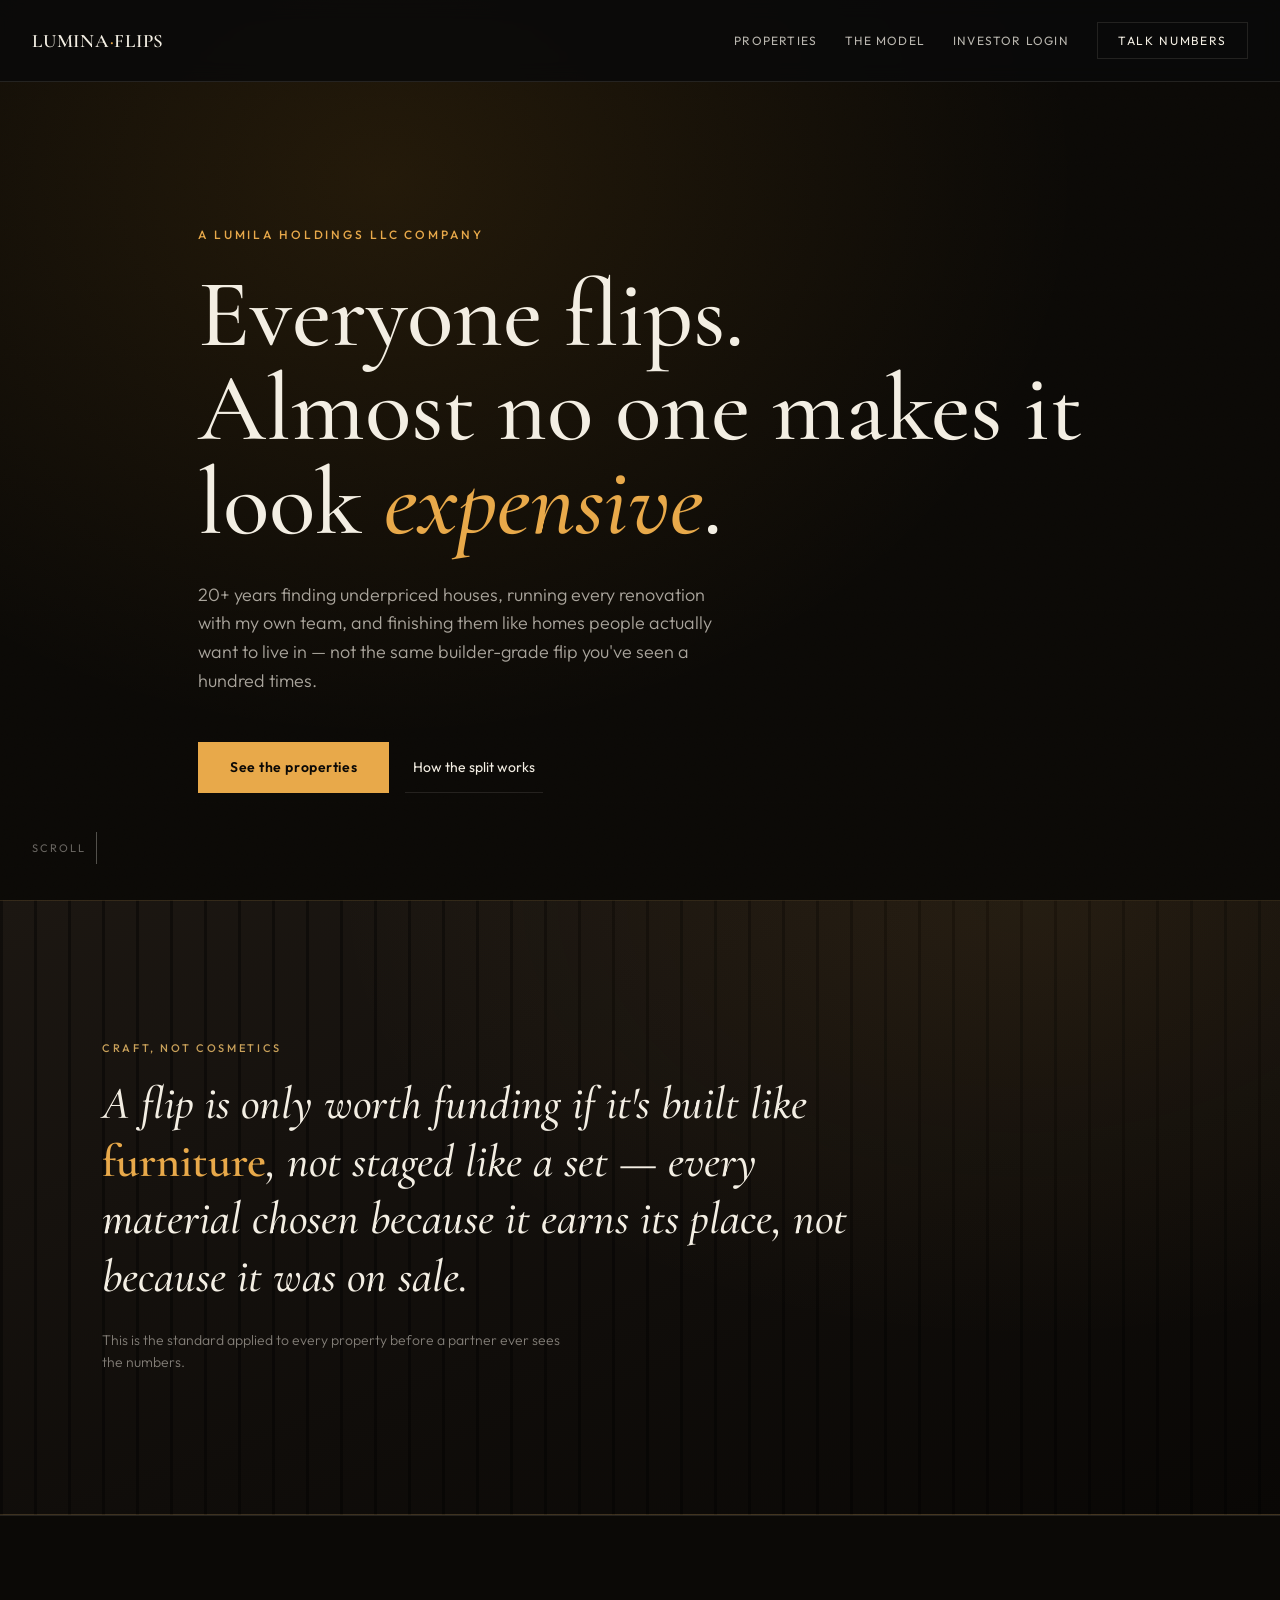
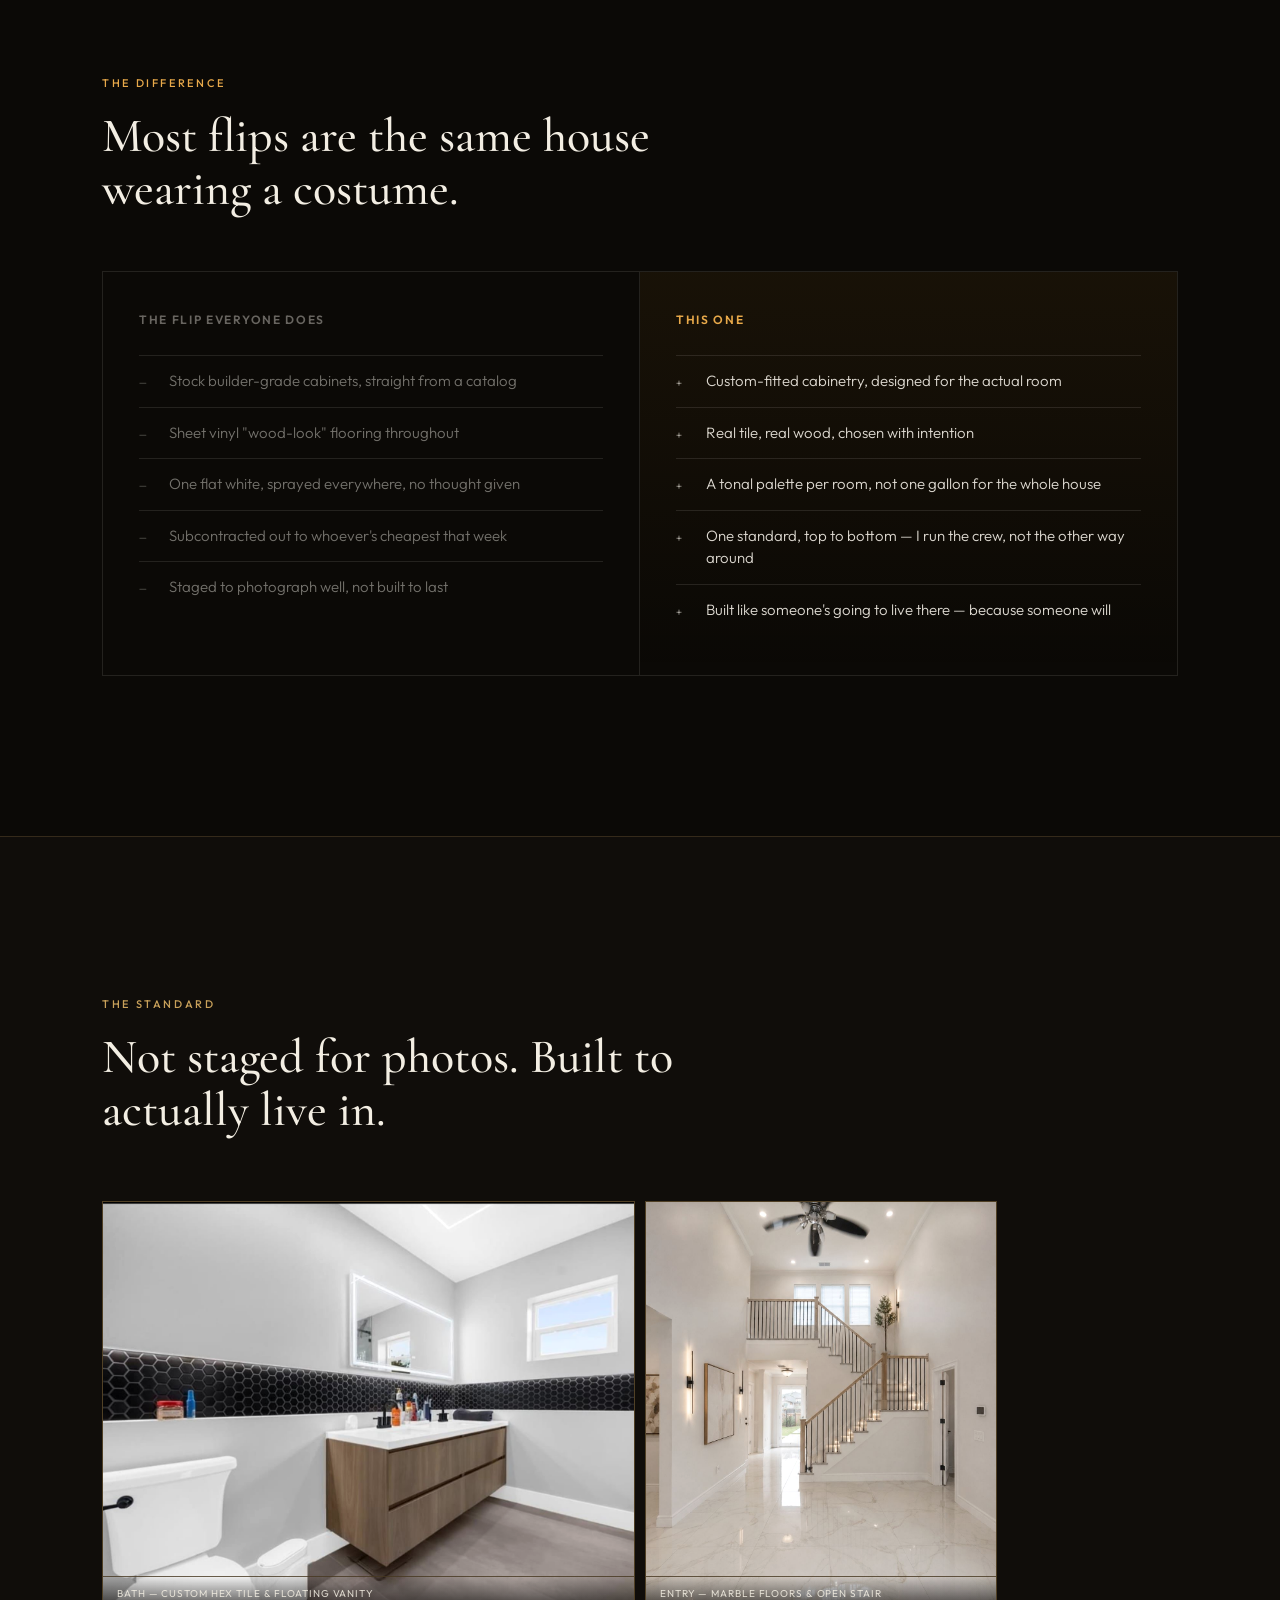
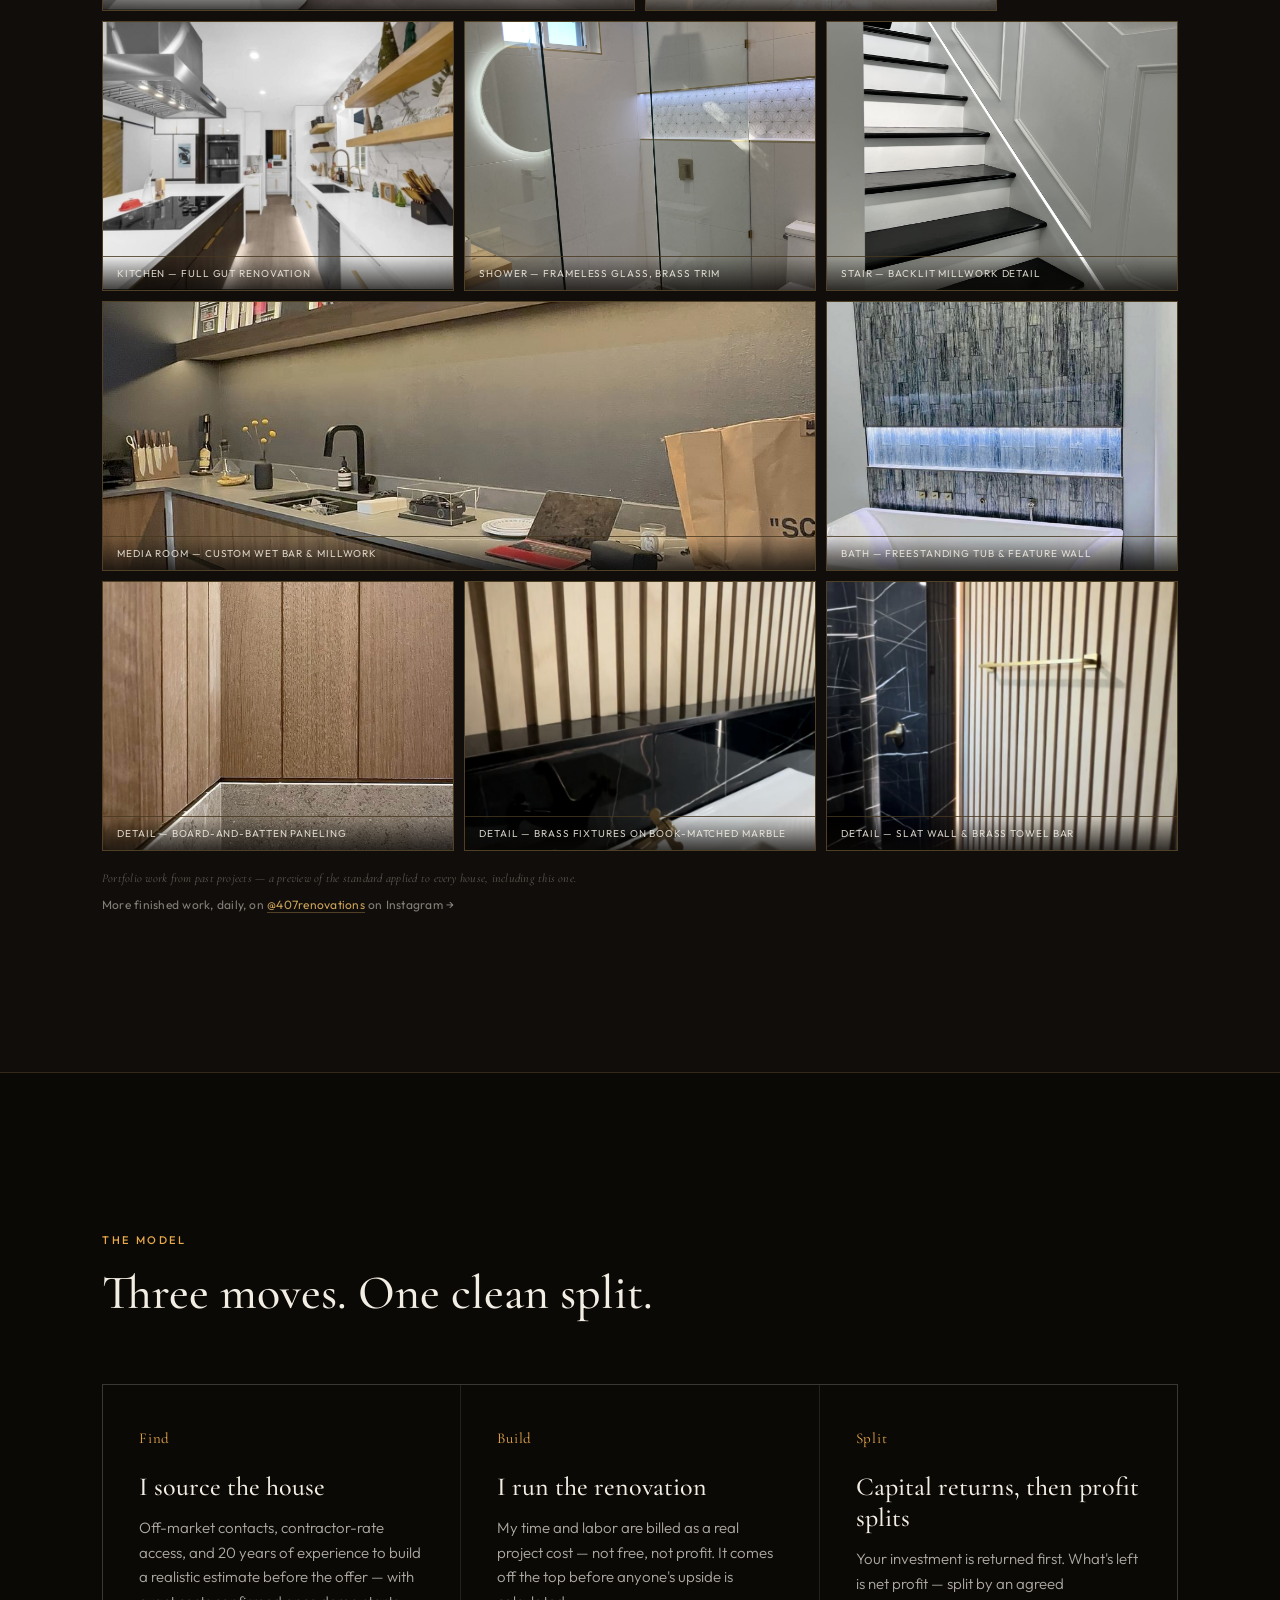
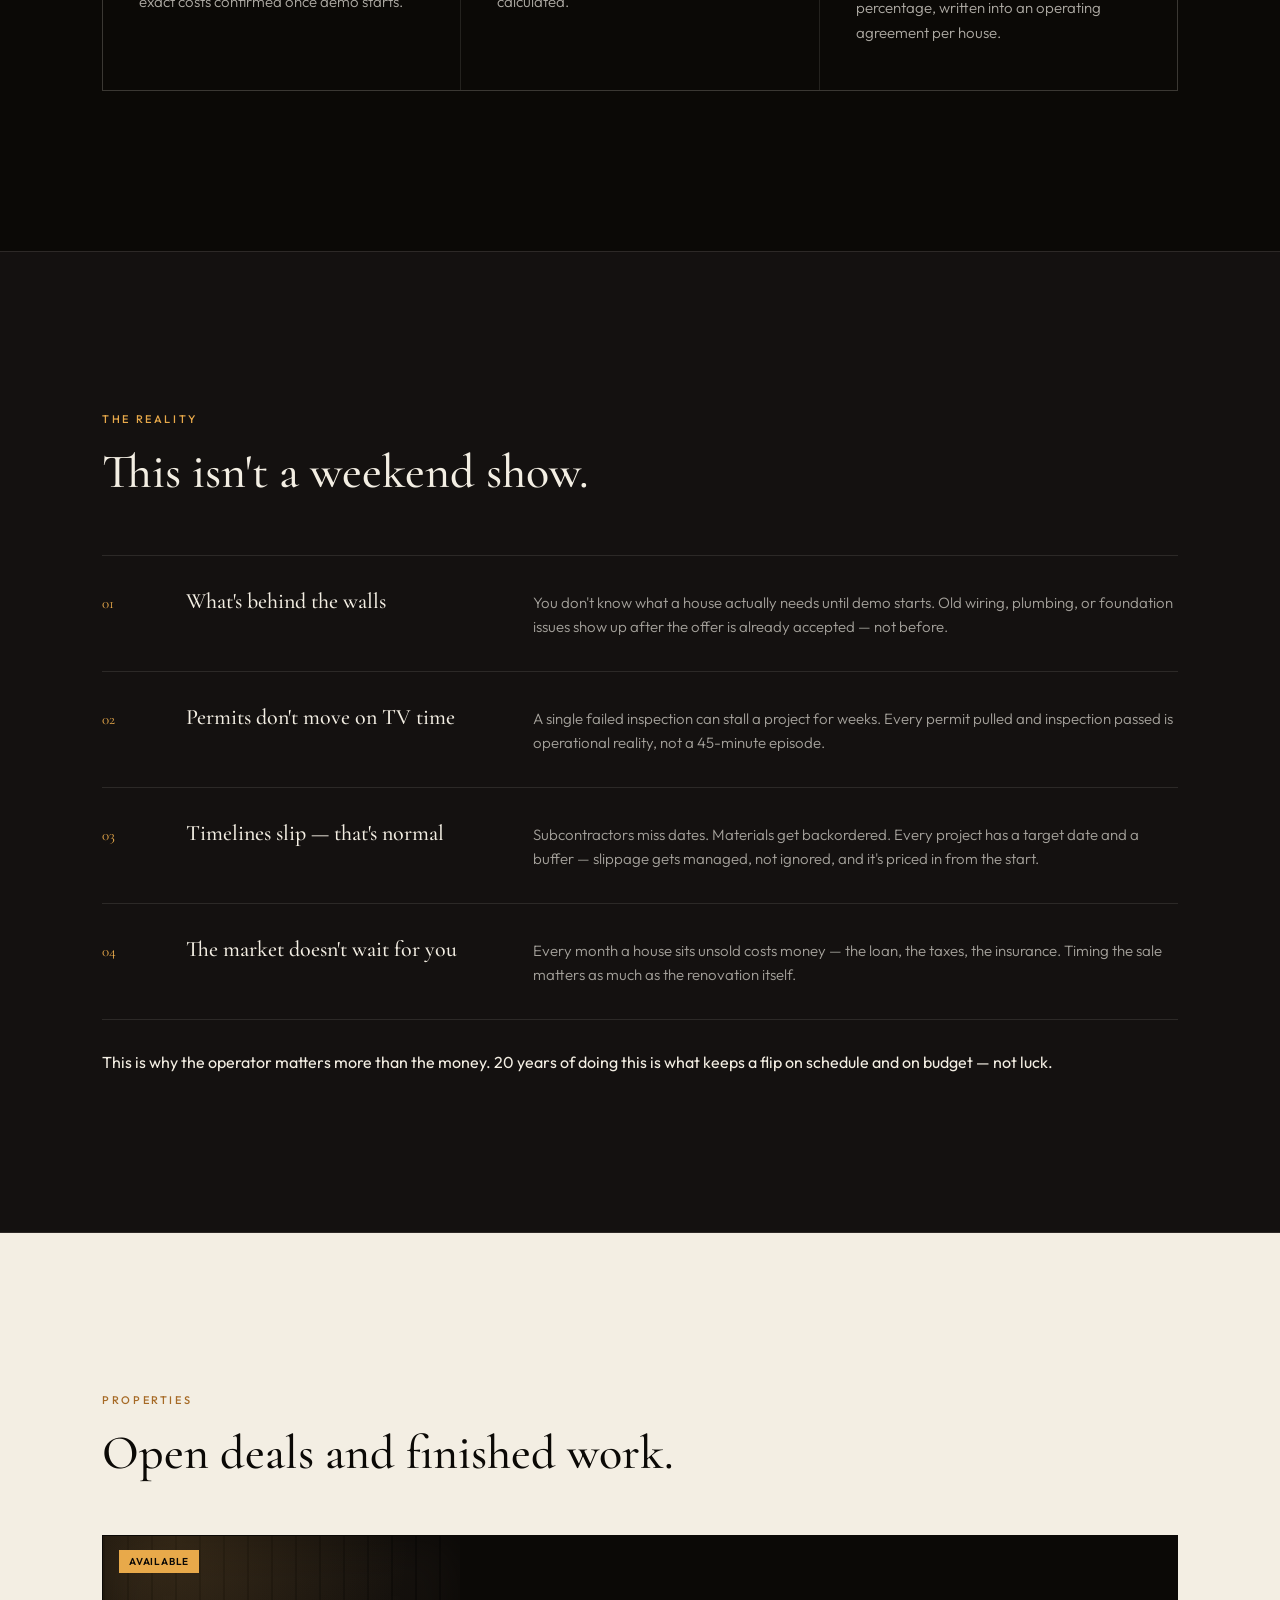
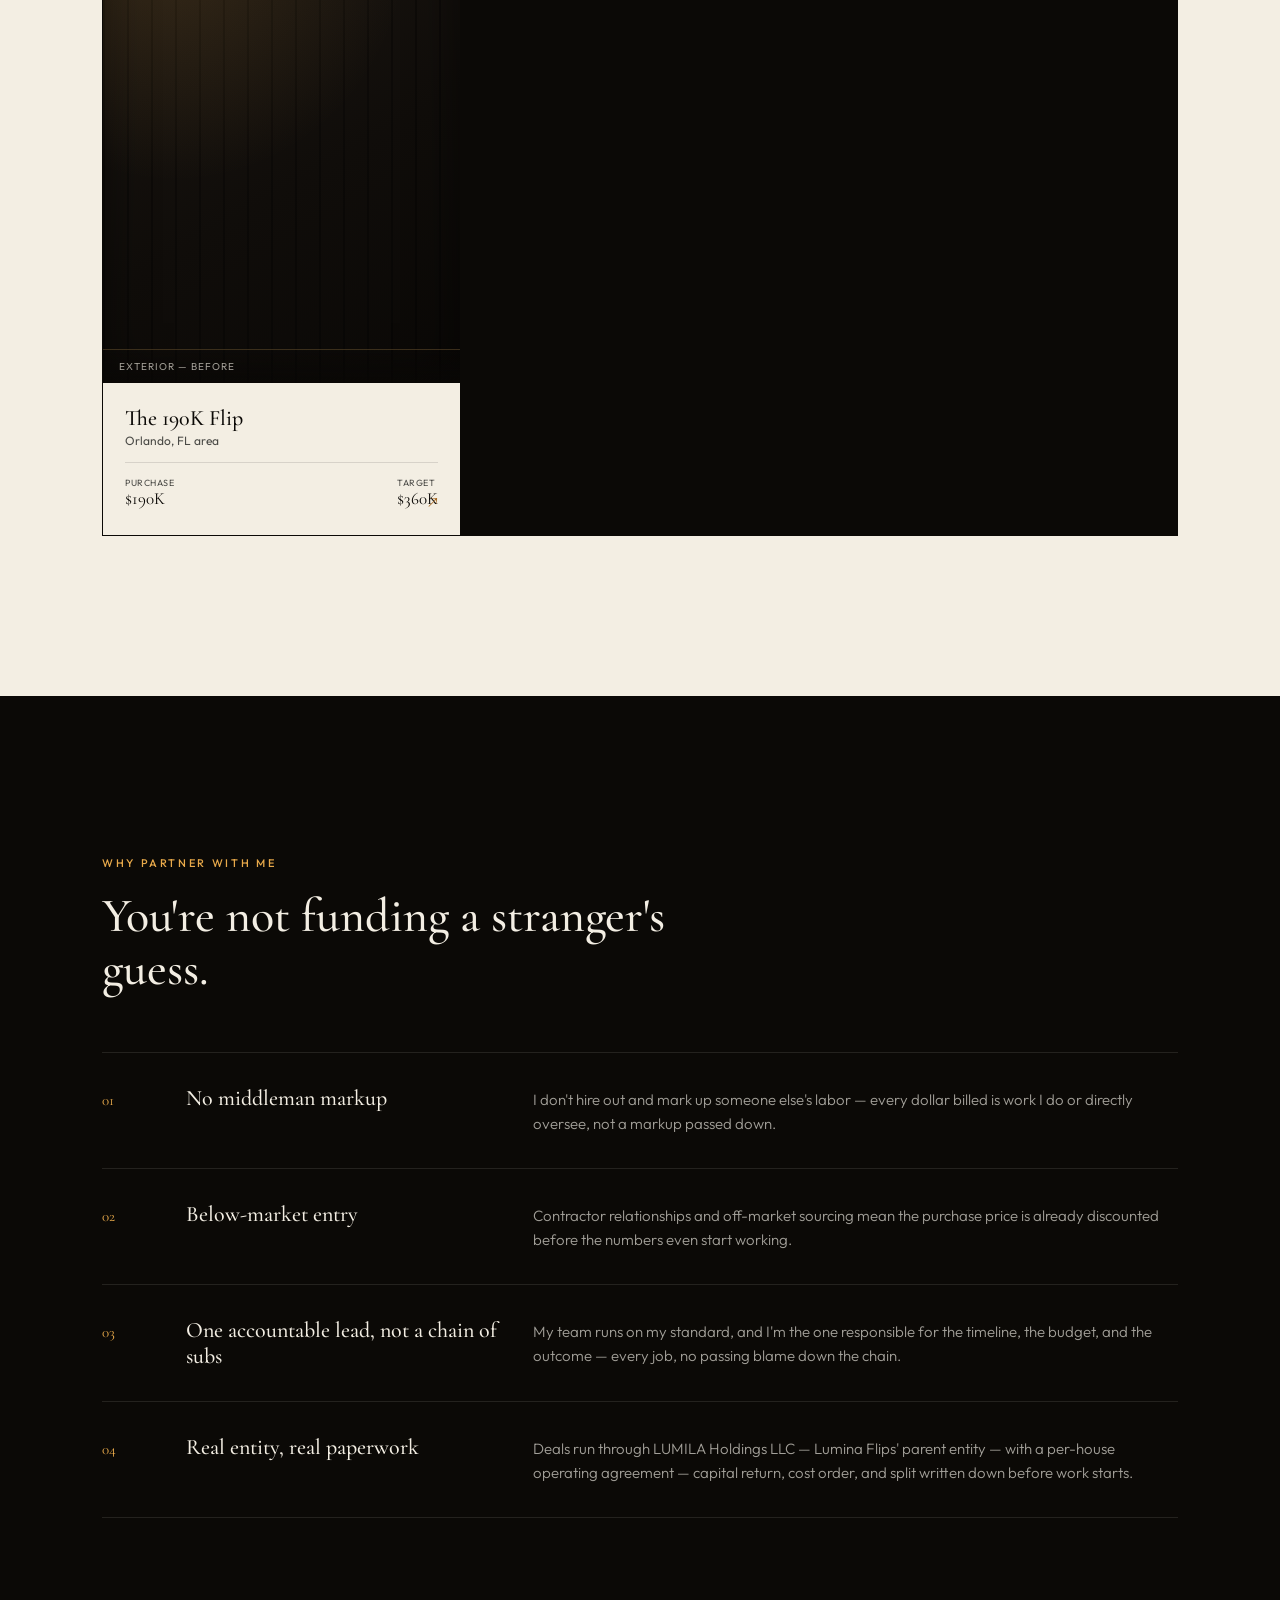
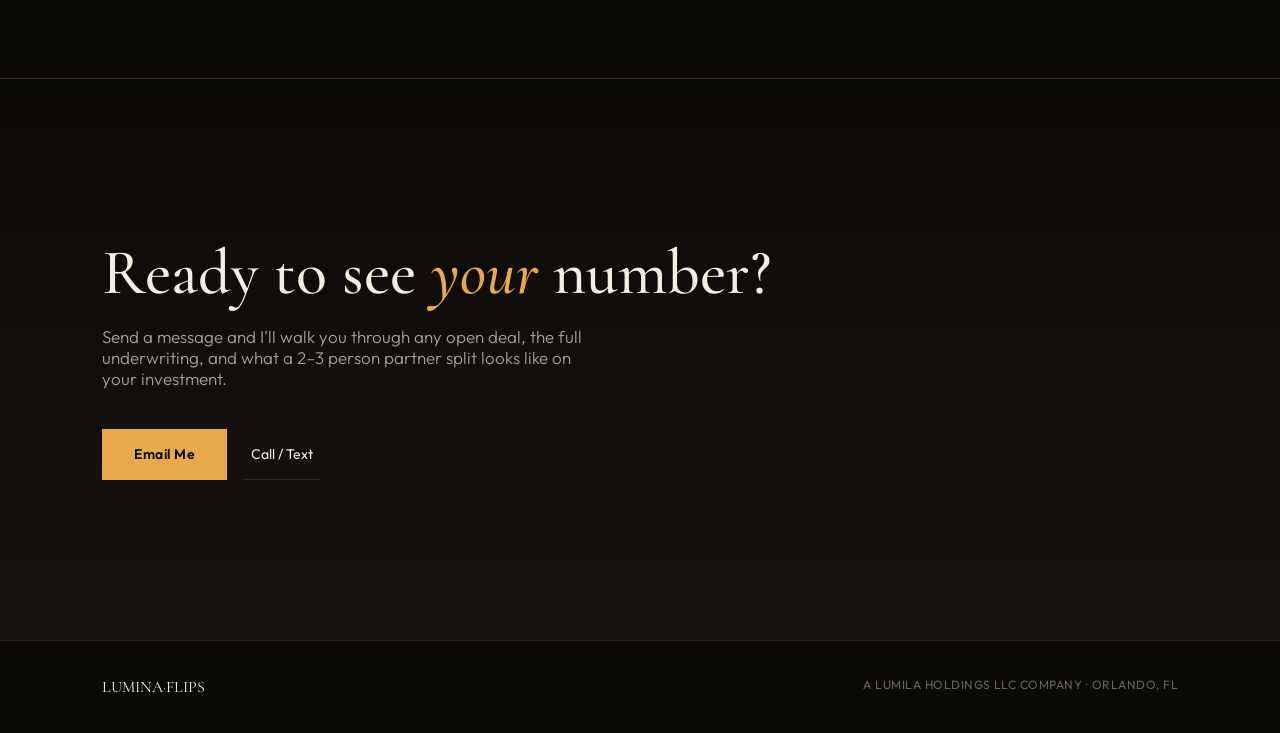
==== commit 54cf9d7e: "Add files via upload" ====
--- a/index.html
+++ b/index.html
@@ -7,7 +7,6 @@
 <link rel="preconnect" href="https://fonts.googleapis.com">
 <link href="https://fonts.googleapis.com/css2?family=Cormorant+Garamond:ital,wght@0,400;0,500;0,600;1,400&family=Outfit:wght@300;400;500;600;700&display=swap" rel="stylesheet">
 <link rel="stylesheet" href="style.css">
-<script src="https://cdn.jsdelivr.net/npm/@supabase/supabase-js@2"></script>
 </head>
 <body>
 
@@ -162,9 +161,25 @@
       <div class="section-label">Properties</div>
       <h2 class="section-title">Open deals and finished work.</h2>
     </div>
-    <!-- Cards below load automatically from your admin panel — nothing to edit here by hand anymore. -->
-    <div class="pcard-grid reveal" id="pcardGrid">
-      <p style="color:rgba(0,0,0,0.4);font-size:13px;">Loading properties…</p>
+    <div class="pcard-grid reveal">
+
+      <a href="properties/190k-flip.html" class="pcard">
+        <div class="pcard-status status-available">Available</div>
+        <div class="pcard-photo"><div class="cap">Exterior — Before</div></div>
+        <div class="pcard-body">
+          <div class="pcard-name">The 190K Flip</div>
+          <div class="pcard-loc">Orlando, FL area</div>
+          <div class="pcard-figs">
+            <div class="f"><div class="k">Purchase</div><div class="v">$190K</div></div>
+            <div class="f"><div class="k">Target</div><div class="v">$360K</div></div>
+          </div>
+          <div class="pcard-arrow">↗</div>
+        </div>
+      </a>
+
+      <!-- Duplicate this <a class="pcard">…</a> block for each new property.
+           Add a matching page in /properties/ using properties/template.html as a starting point. -->
+
     </div>
   </div>
 </section>
@@ -203,51 +218,6 @@
 </footer>
 
 <script>
-<script>
-  const SUPABASE_URL = "https://bazjxqyywzlachbjrrgo.supabase.co";
-  const SUPABASE_ANON_KEY = "eyJhbGciOiJIUzI1NiIsInR5cCI6IkpXVCJ9.eyJpc3MiOiJzdXBhYmFzZSIsInJlZiI6ImJhemp4cXl5d3psYWNoYmpycmdvIiwicm9sZSI6ImFub24iLCJpYXQiOjE3ODcwODM1NDcsImV4cCI6MjEwMjY1OTU0N30.8EYLGHyvNigGckfJToYZBr5QqeB0rG9pb1qeNMq0KBg";
-  const supabase = window.supabase.createClient(SUPABASE_URL, SUPABASE_ANON_KEY);
-
-  const STATUS_LABEL = { available: 'Available', contract: 'Under Contract', sold: 'Sold' };
-  const money = n => n ? '$' + Math.round(n/1000) + 'K' : '$0';
-
-  async function loadPropertyCards(){
-    const grid = document.getElementById('pcardGrid');
-    const { data, error } = await supabase
-      .from('properties')
-      .select('*')
-      .eq('is_published', true)
-      .order('created_at', { ascending: false });
-
-    if(error || !data || data.length === 0){
-      grid.innerHTML = '<p style="color:rgba(0,0,0,0.4);font-size:13px;">No properties published yet.</p>';
-      return;
-    }
-
-    grid.innerHTML = data.map(p => {
-      const photo = (p.public_photos && p.public_photos[0]) ? p.public_photos[0] : null;
-      return `
-      <a href="properties/view.html?slug=${p.slug}" class="pcard">
-        <div class="pcard-status status-${p.status}">${STATUS_LABEL[p.status] || 'Available'}</div>
-        <div class="pcard-photo">
-          ${photo ? `<img src="${photo}" style="width:100%;height:100%;object-fit:cover;">` : ''}
-          <div class="cap">${p.location || ''}</div>
-        </div>
-        <div class="pcard-body">
-          <div class="pcard-name">${p.name}</div>
-          <div class="pcard-loc">${p.location || ''}</div>
-          <div class="pcard-figs">
-            <div class="f"><div class="k">Purchase</div><div class="v">${money(p.purchase_price)}</div></div>
-            <div class="f"><div class="k">Target</div><div class="v">${money(p.sale_price)}</div></div>
-          </div>
-          <div class="pcard-arrow">↗</div>
-        </div>
-      </a>`;
-    }).join('');
-  }
-
-  loadPropertyCards();
-
   const observer = new IntersectionObserver((entries) => {
     entries.forEach(e => { if(e.isIntersecting){ e.target.classList.add('in'); } });
   }, {threshold:0.12});
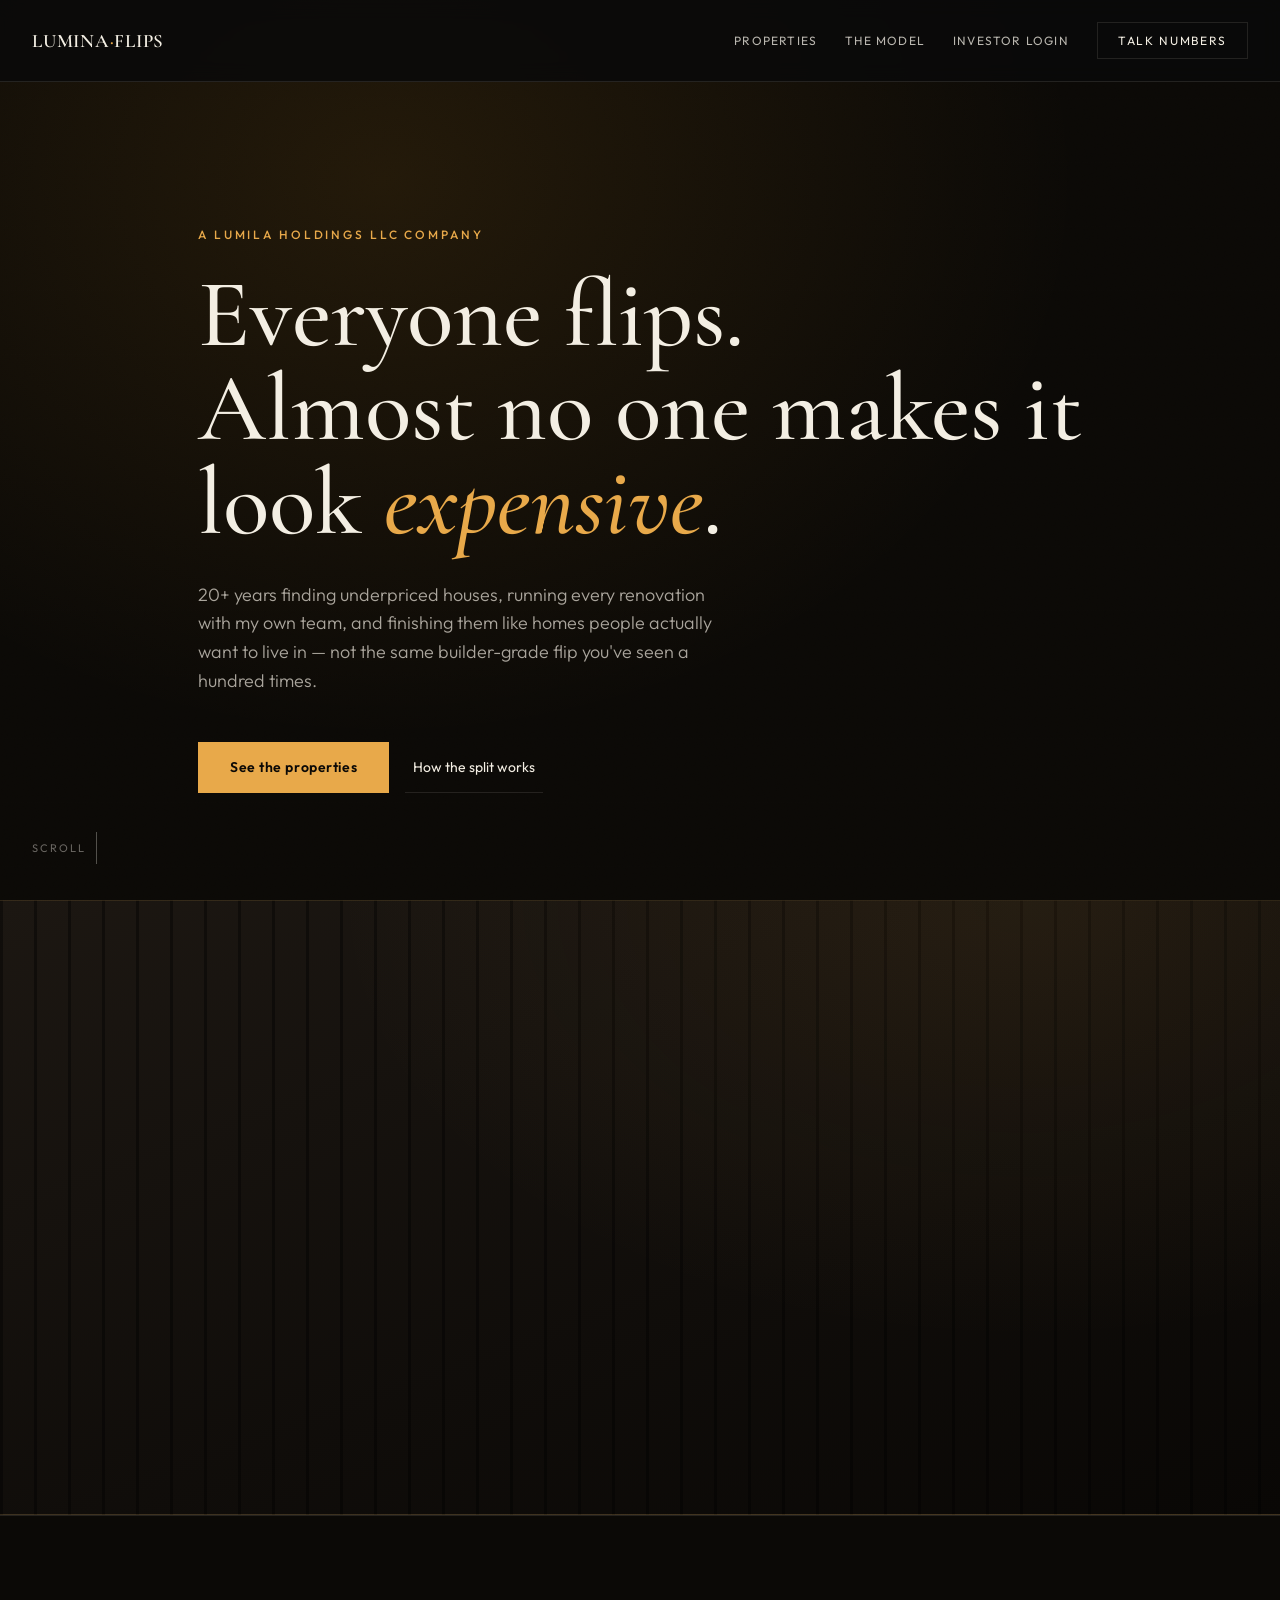
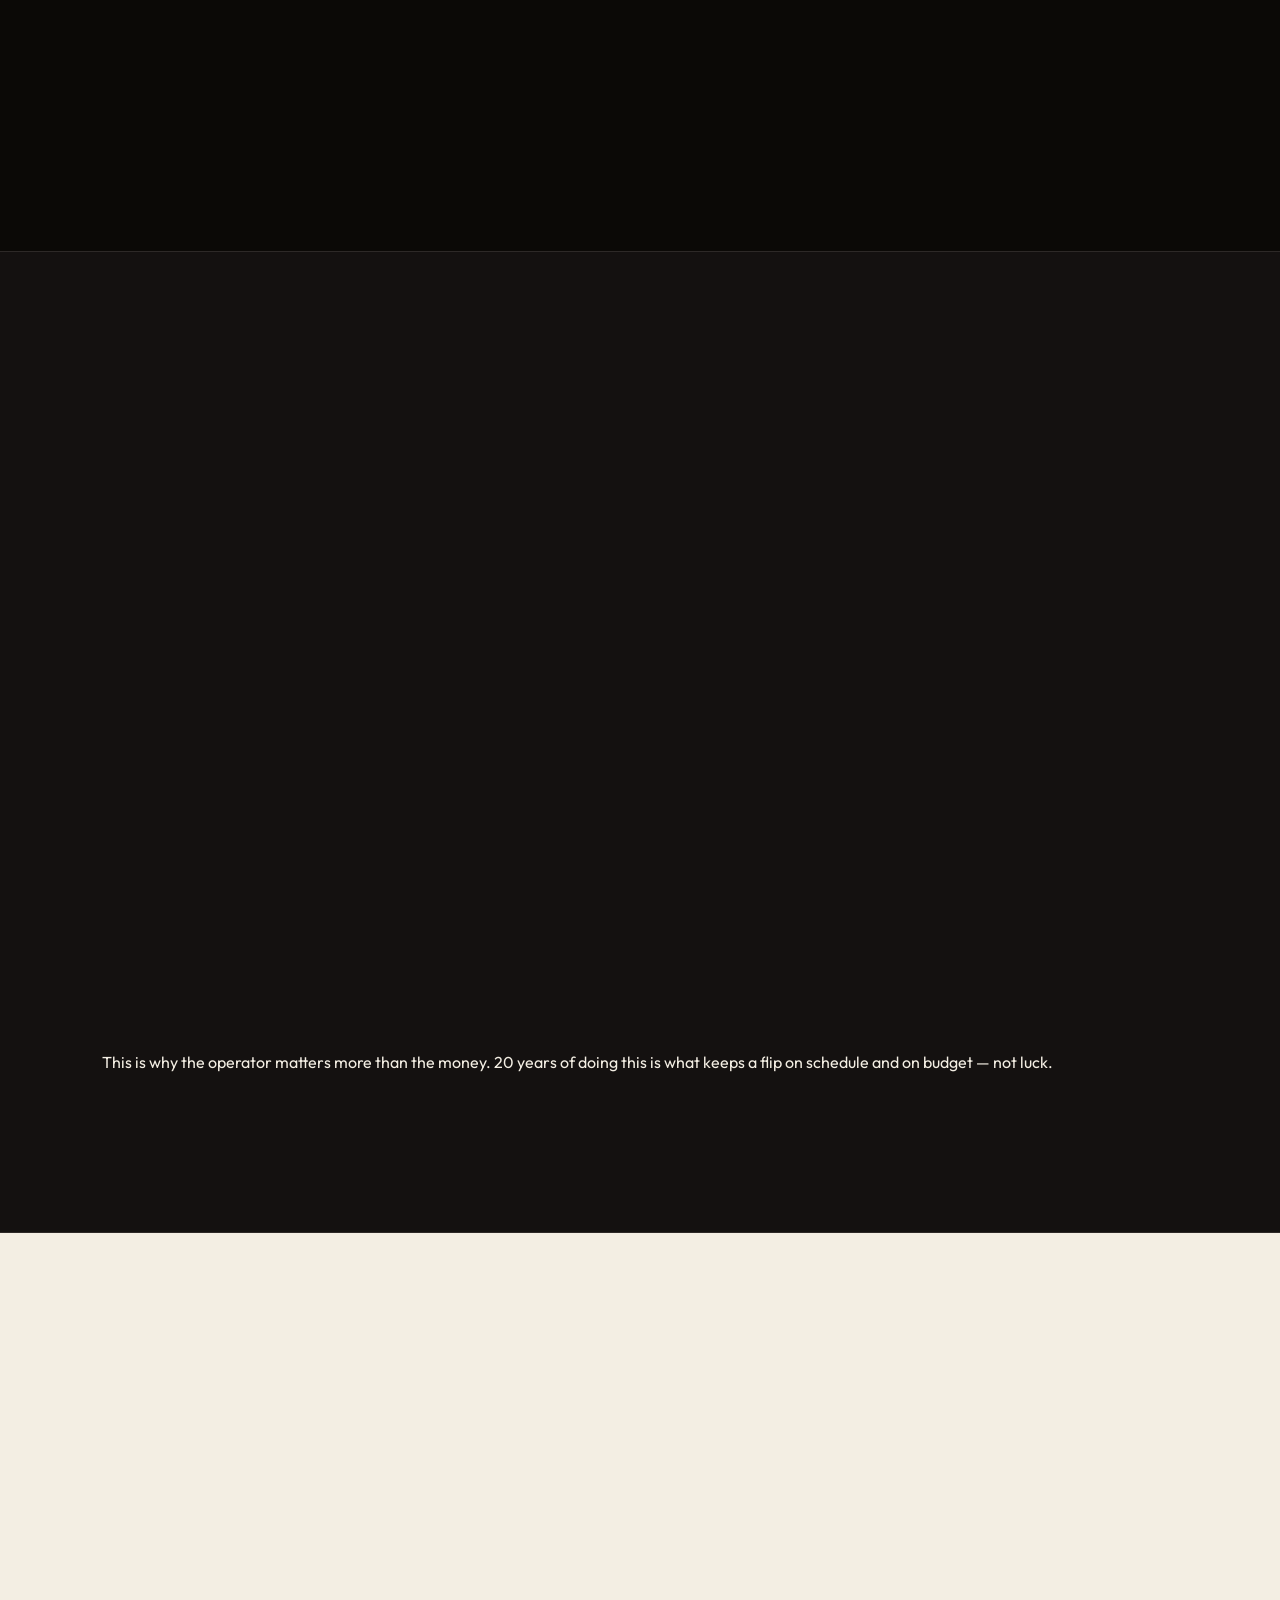
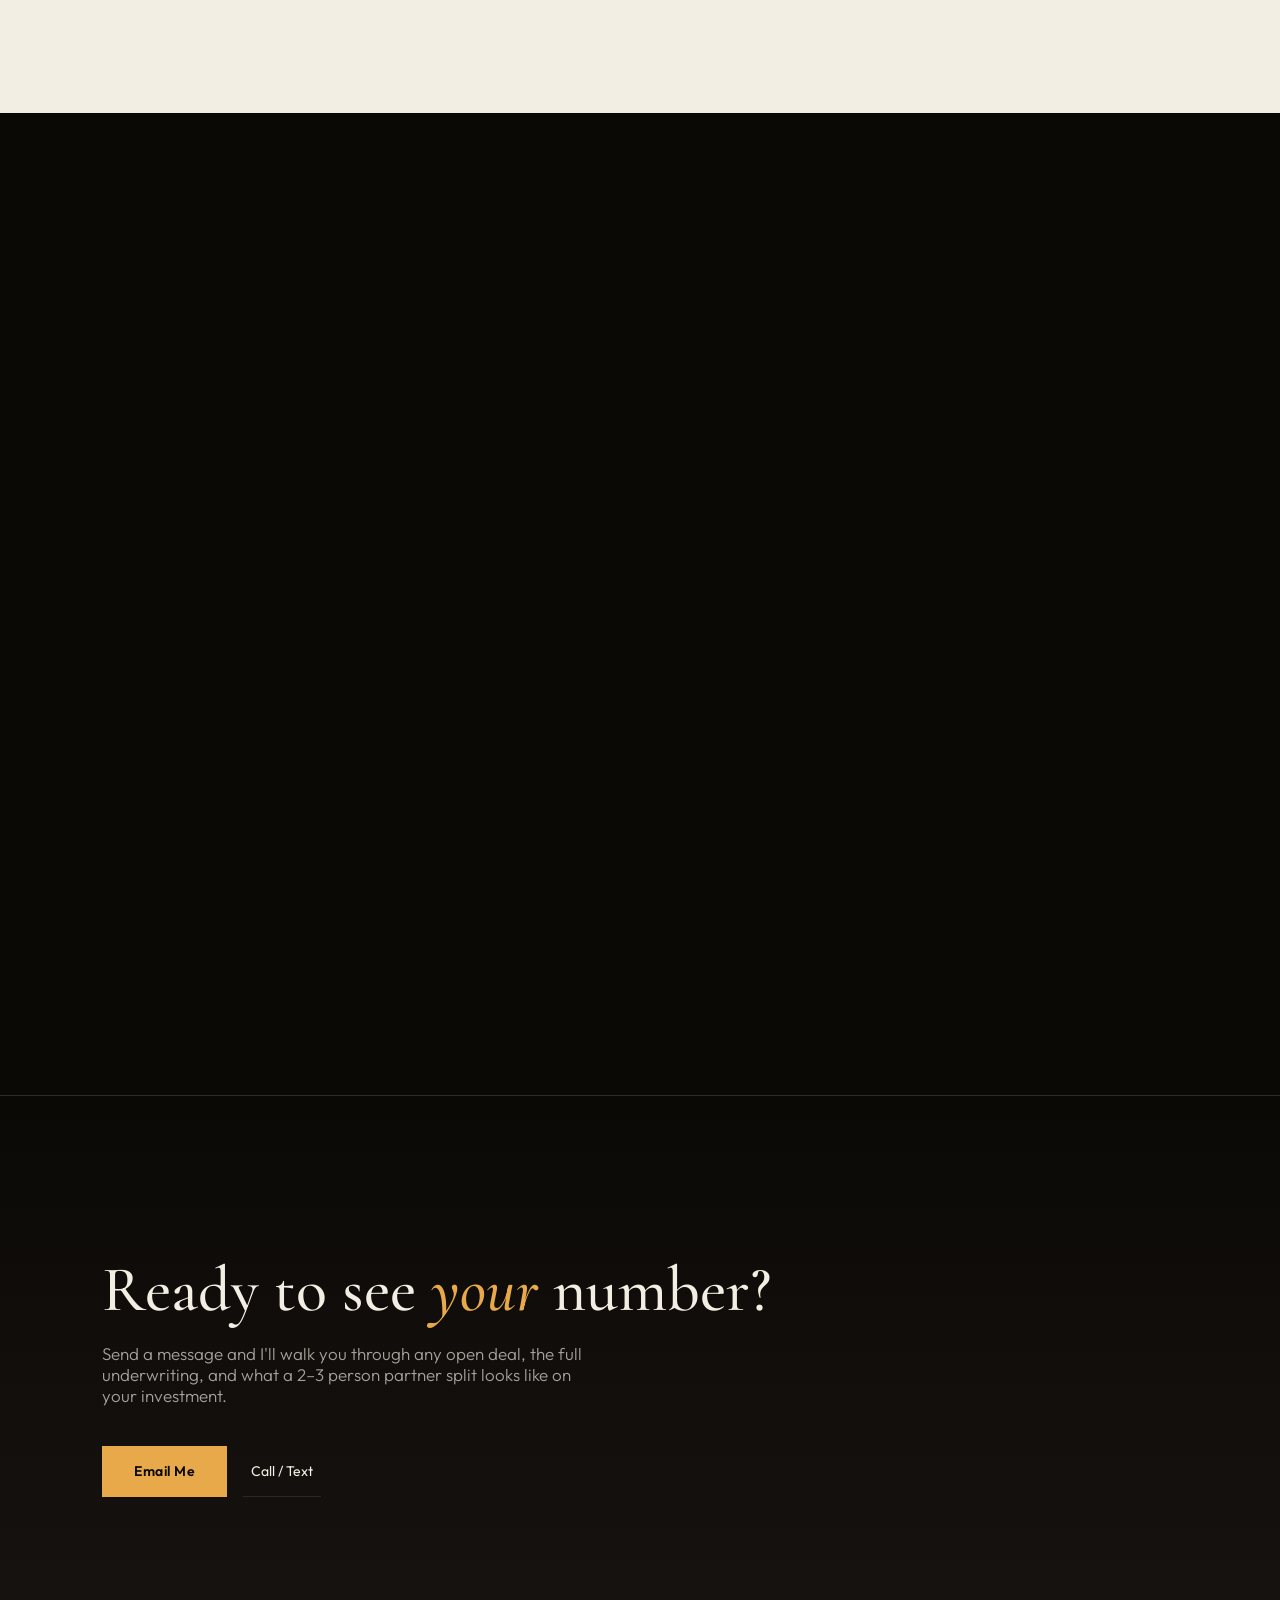
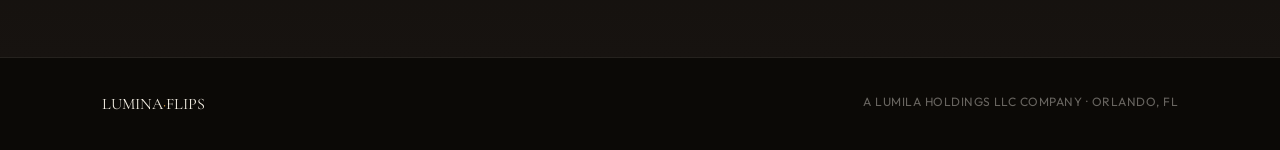
==== commit 8a0a7c64: "Add files via upload" ====
--- a/index.html
+++ b/index.html
@@ -7,6 +7,7 @@
 <link rel="preconnect" href="https://fonts.googleapis.com">
 <link href="https://fonts.googleapis.com/css2?family=Cormorant+Garamond:ital,wght@0,400;0,500;0,600;1,400&family=Outfit:wght@300;400;500;600;700&display=swap" rel="stylesheet">
 <link rel="stylesheet" href="style.css">
+<script src="https://cdn.jsdelivr.net/npm/@supabase/supabase-js@2"></script>
 </head>
 <body>
 
@@ -161,25 +162,9 @@
       <div class="section-label">Properties</div>
       <h2 class="section-title">Open deals and finished work.</h2>
     </div>
-    <div class="pcard-grid reveal">
-
-      <a href="properties/190k-flip.html" class="pcard">
-        <div class="pcard-status status-available">Available</div>
-        <div class="pcard-photo"><div class="cap">Exterior — Before</div></div>
-        <div class="pcard-body">
-          <div class="pcard-name">The 190K Flip</div>
-          <div class="pcard-loc">Orlando, FL area</div>
-          <div class="pcard-figs">
-            <div class="f"><div class="k">Purchase</div><div class="v">$190K</div></div>
-            <div class="f"><div class="k">Target</div><div class="v">$360K</div></div>
-          </div>
-          <div class="pcard-arrow">↗</div>
-        </div>
-      </a>
-
-      <!-- Duplicate this <a class="pcard">…</a> block for each new property.
-           Add a matching page in /properties/ using properties/template.html as a starting point. -->
-
+    <!-- Cards below load automatically from your admin panel — nothing to edit here by hand anymore. -->
+    <div class="pcard-grid reveal" id="pcardGrid">
+      <p style="color:rgba(0,0,0,0.4);font-size:13px;">Loading properties…</p>
     </div>
   </div>
 </section>
@@ -218,6 +203,55 @@
 </footer>
 
 <script>
+  const SUPABASE_URL = "https://bazjxqyywzlachbjrrgo.supabase.co";
+  const SUPABASE_ANON_KEY = "eyJhbGciOiJIUzI1NiIsInR5cCI6IkpXVCJ9.eyJpc3MiOiJzdXBhYmFzZSIsInJlZiI6ImJhemp4cXl5d3psYWNoYmpycmdvIiwicm9sZSI6ImFub24iLCJpYXQiOjE3ODcwODM1NDcsImV4cCI6MjEwMjY1OTU0N30.8EYLGHyvNigGckfJToYZBr5QqeB0rG9pb1qeNMq0KBg";
+  const supabase = window.supabase.createClient(SUPABASE_URL, SUPABASE_ANON_KEY);
+
+  const STATUS_LABEL = { available: 'Available', contract: 'Under Contract', sold: 'Sold' };
+  const money = n => n ? '$' + Math.round(n/1000) + 'K' : '$0';
+
+  async function loadPropertyCards(){
+    const grid = document.getElementById('pcardGrid');
+    try {
+      const { data, error } = await supabase
+        .from('properties')
+        .select('*')
+        .eq('is_published', true)
+        .order('created_at', { ascending: false });
+
+      if(error || !data || data.length === 0){
+        grid.innerHTML = '<p style="color:rgba(0,0,0,0.4);font-size:13px;">No properties published yet.</p>';
+        return;
+      }
+
+      grid.innerHTML = data.map(p => {
+        const photo = (p.public_photos && p.public_photos[0]) ? p.public_photos[0] : null;
+        return `
+        <a href="properties/view.html?slug=${p.slug}" class="pcard">
+          <div class="pcard-status status-${p.status}">${STATUS_LABEL[p.status] || 'Available'}</div>
+          <div class="pcard-photo">
+            ${photo ? `<img src="${photo}" style="width:100%;height:100%;object-fit:cover;">` : ''}
+            <div class="cap">${p.location || ''}</div>
+          </div>
+          <div class="pcard-body">
+            <div class="pcard-name">${p.name}</div>
+            <div class="pcard-loc">${p.location || ''}</div>
+            <div class="pcard-figs">
+              <div class="f"><div class="k">Purchase</div><div class="v">${money(p.purchase_price)}</div></div>
+              <div class="f"><div class="k">Target</div><div class="v">${money(p.sale_price)}</div></div>
+            </div>
+            <div class="pcard-arrow">↗</div>
+          </div>
+        </a>`;
+      }).join('');
+    } catch (err) {
+      console.error('Failed to load properties:', err);
+      grid.innerHTML = '<p style="color:rgba(0,0,0,0.4);font-size:13px;">Properties are temporarily unavailable.</p>';
+    }
+  }
+
+  loadPropertyCards();
+
   const observer = new IntersectionObserver((entries) => {
     entries.forEach(e => { if(e.isIntersecting){ e.target.classList.add('in'); } });
   }, {threshold:0.12});
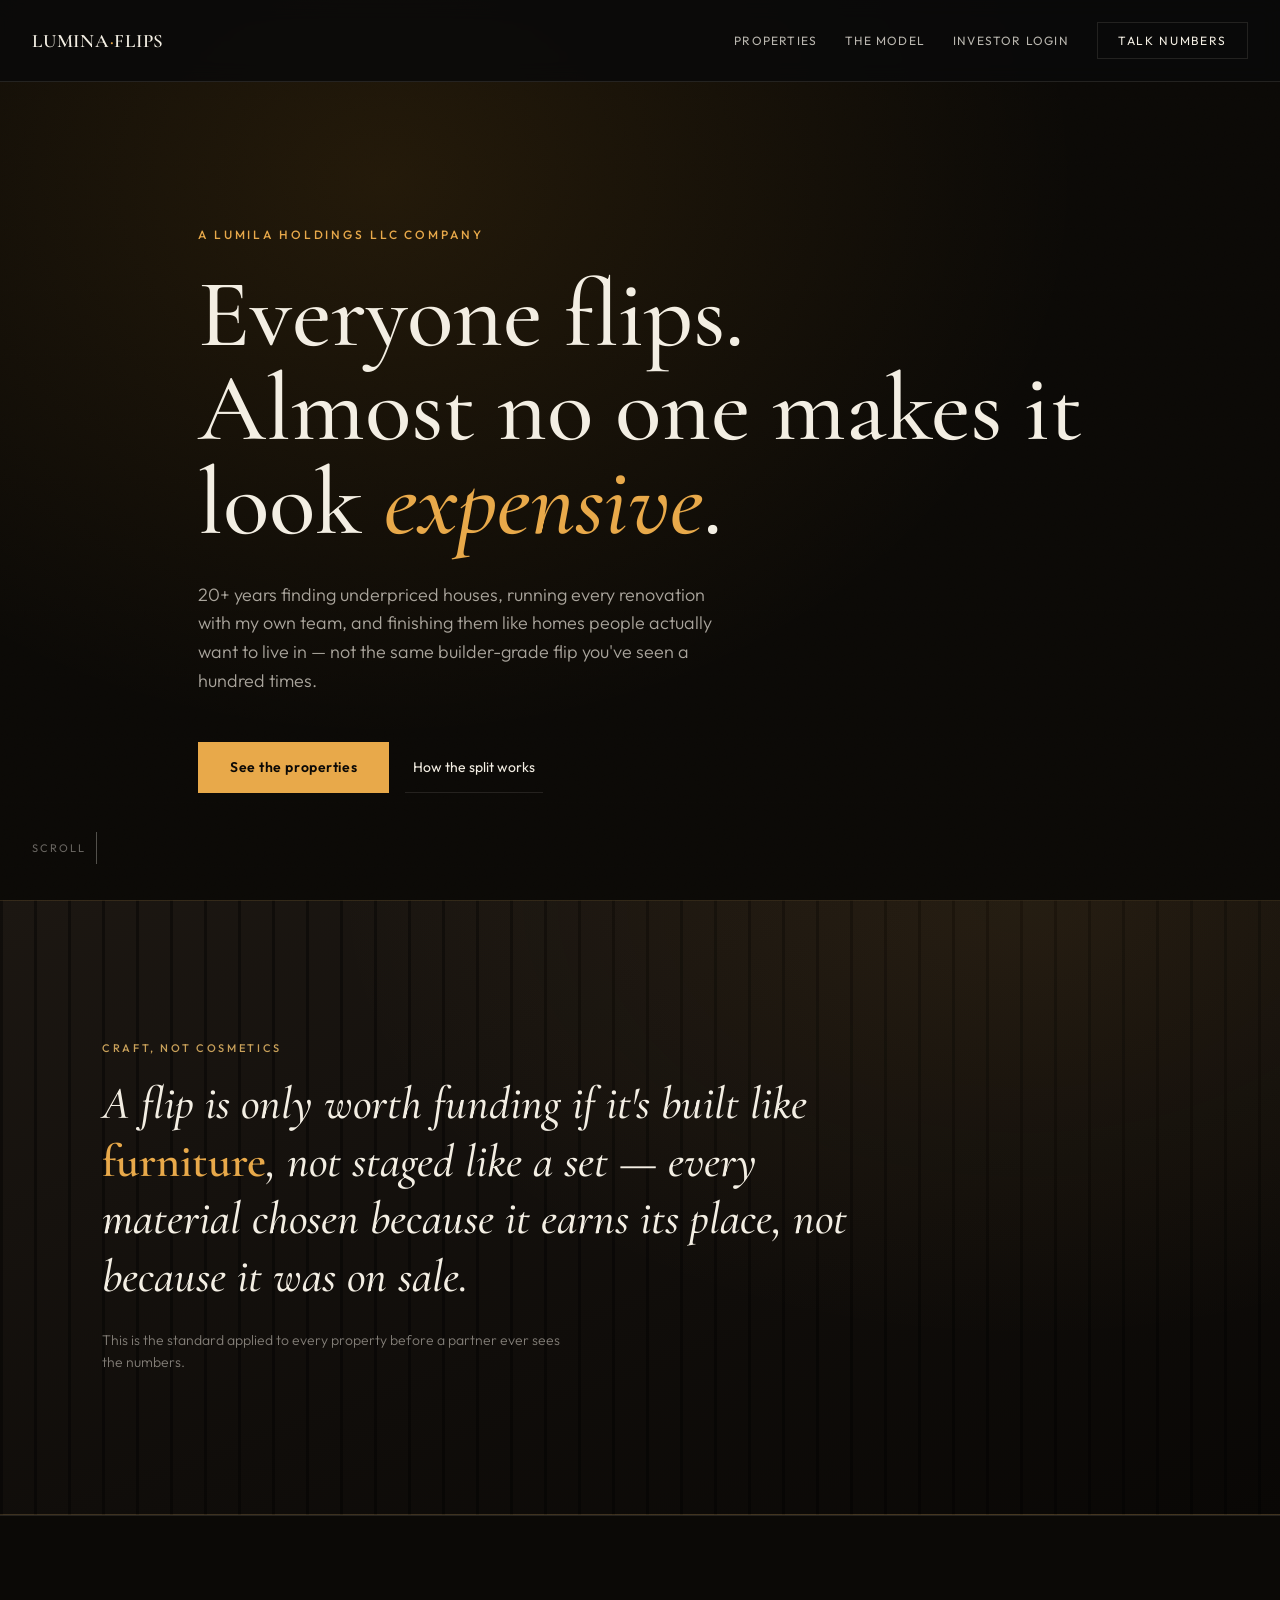
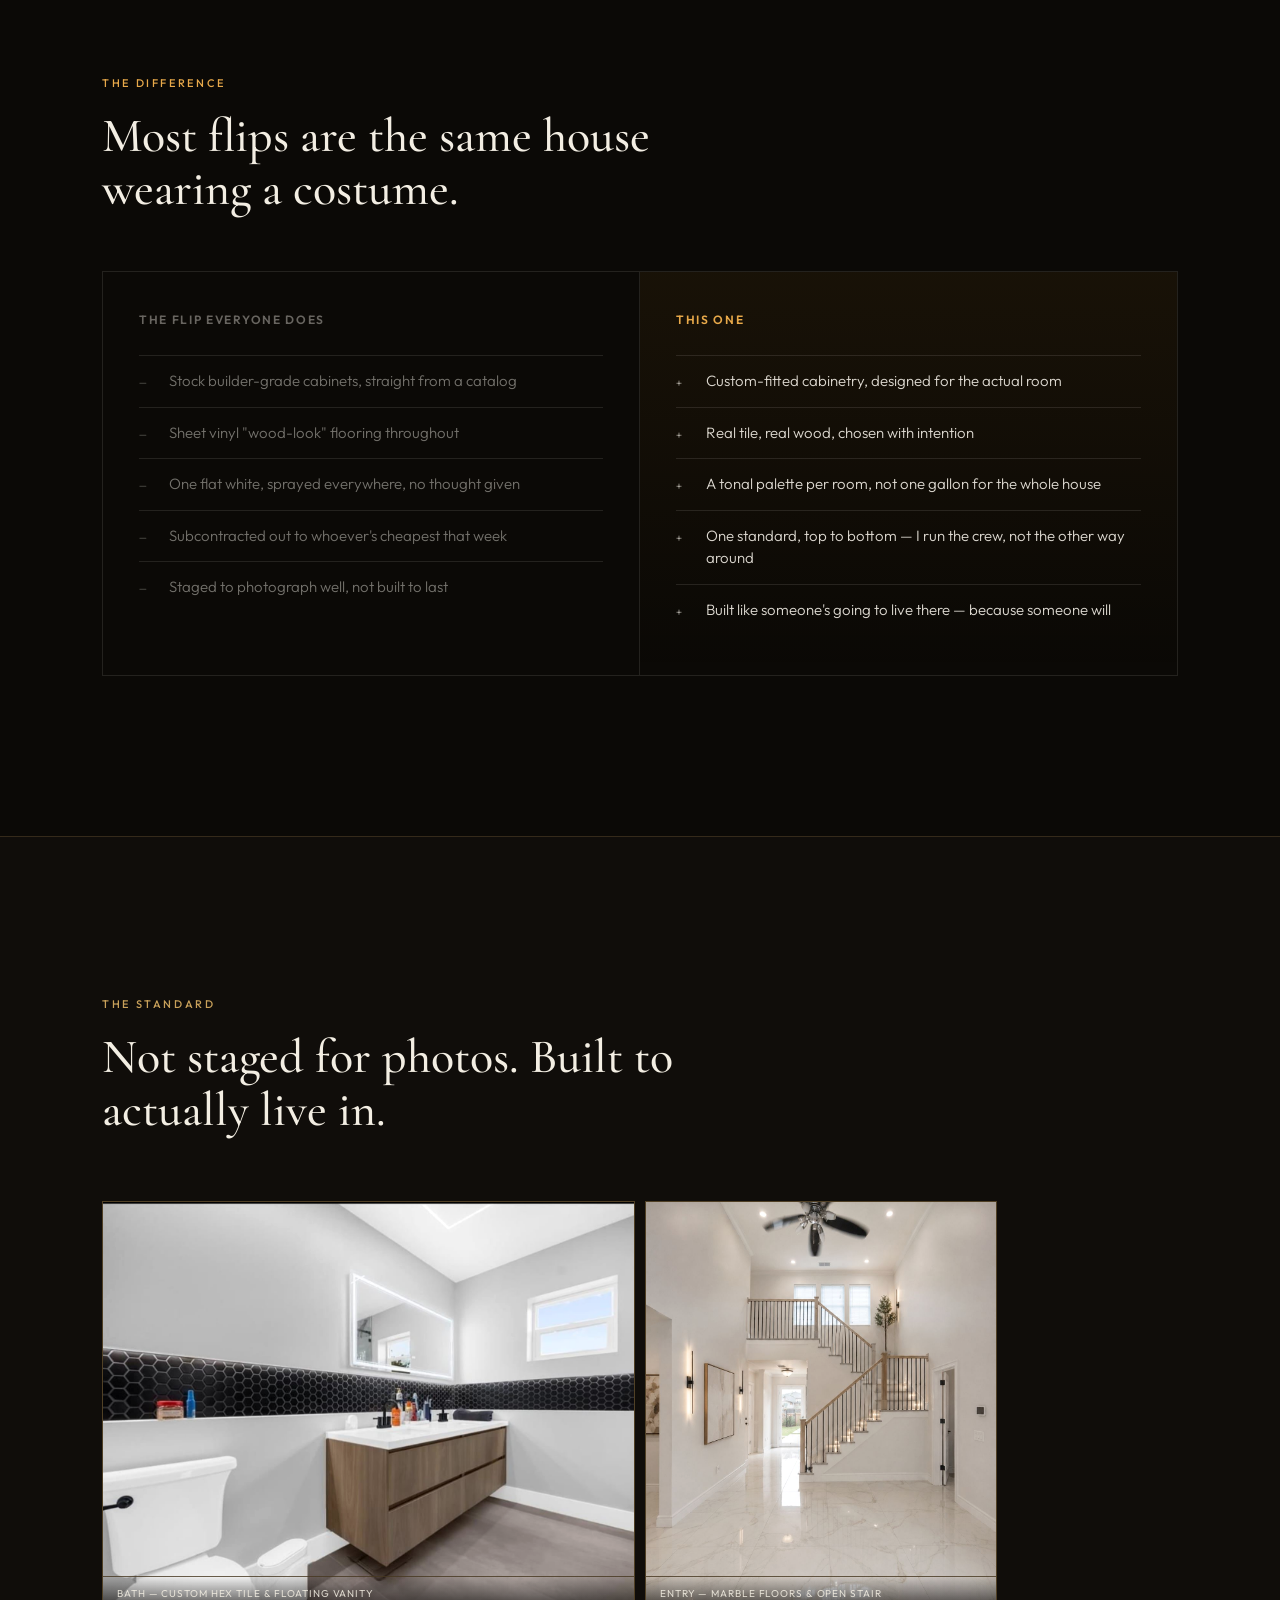
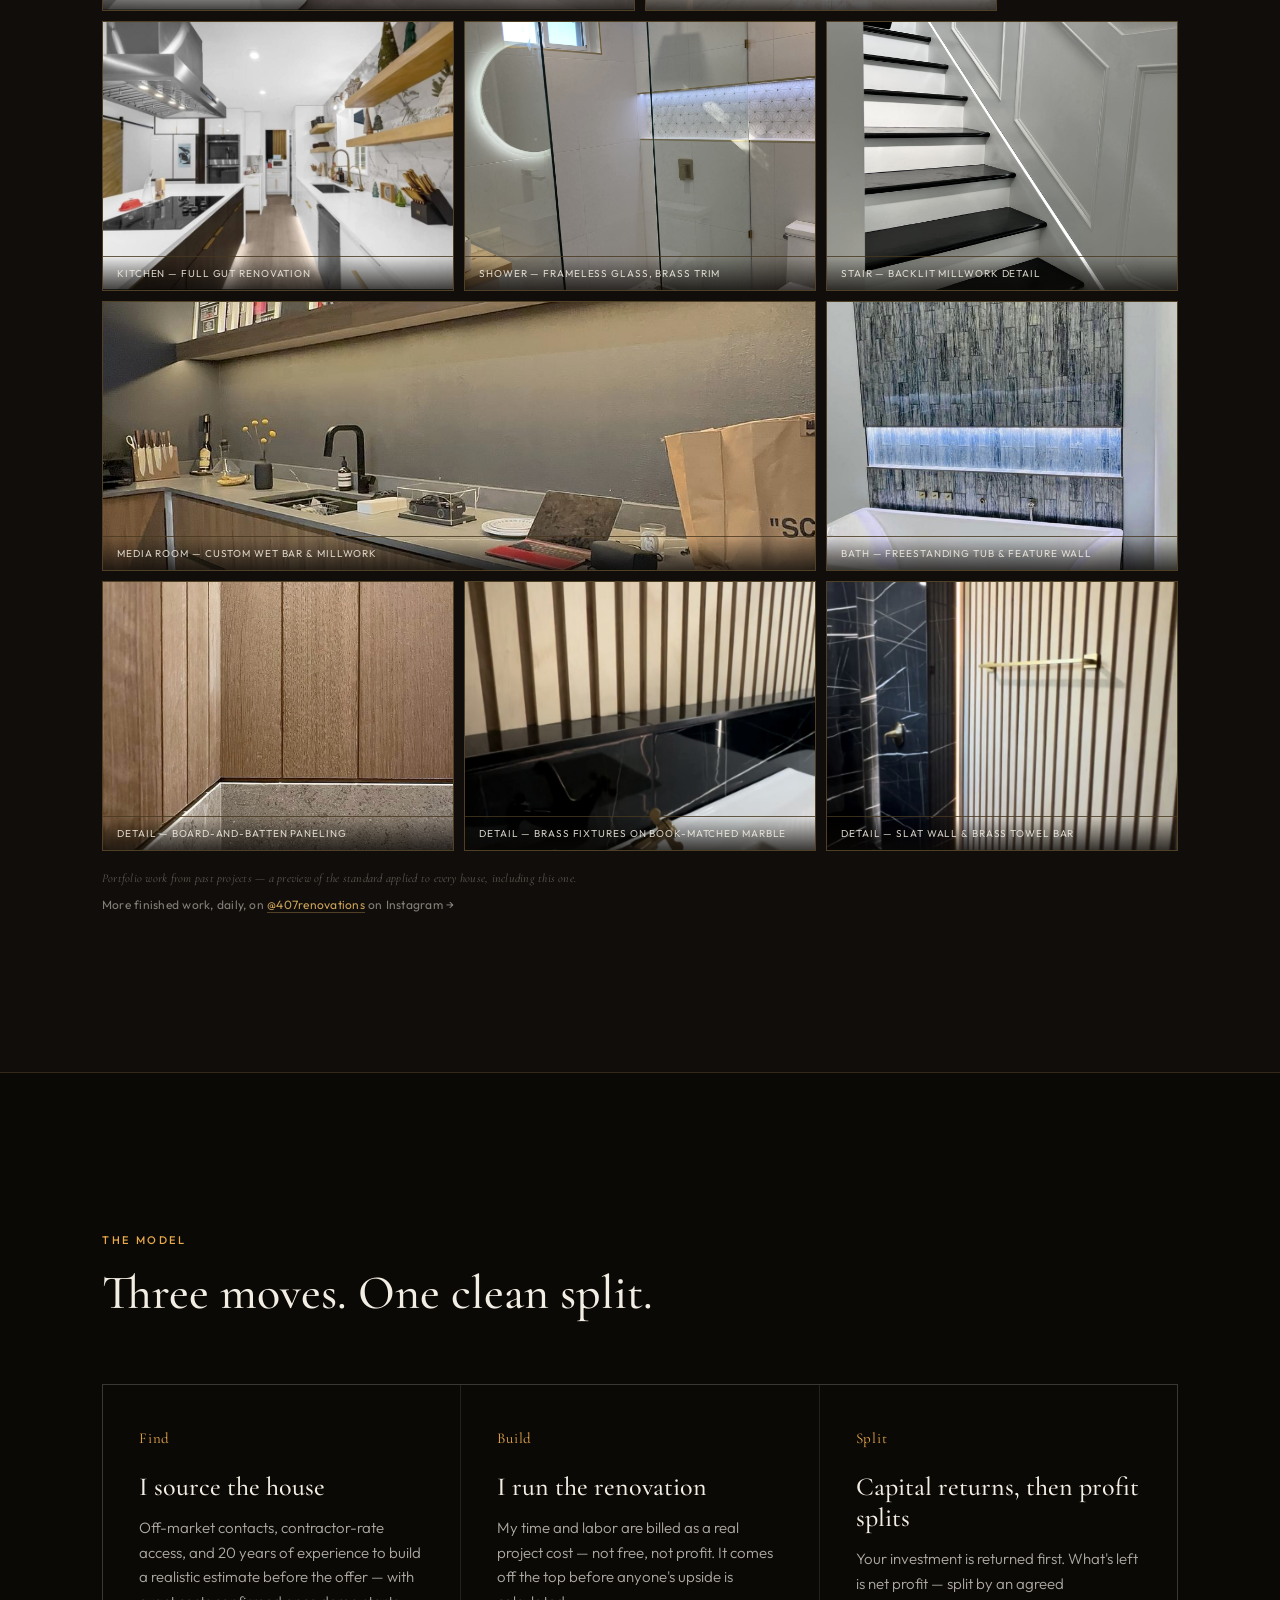
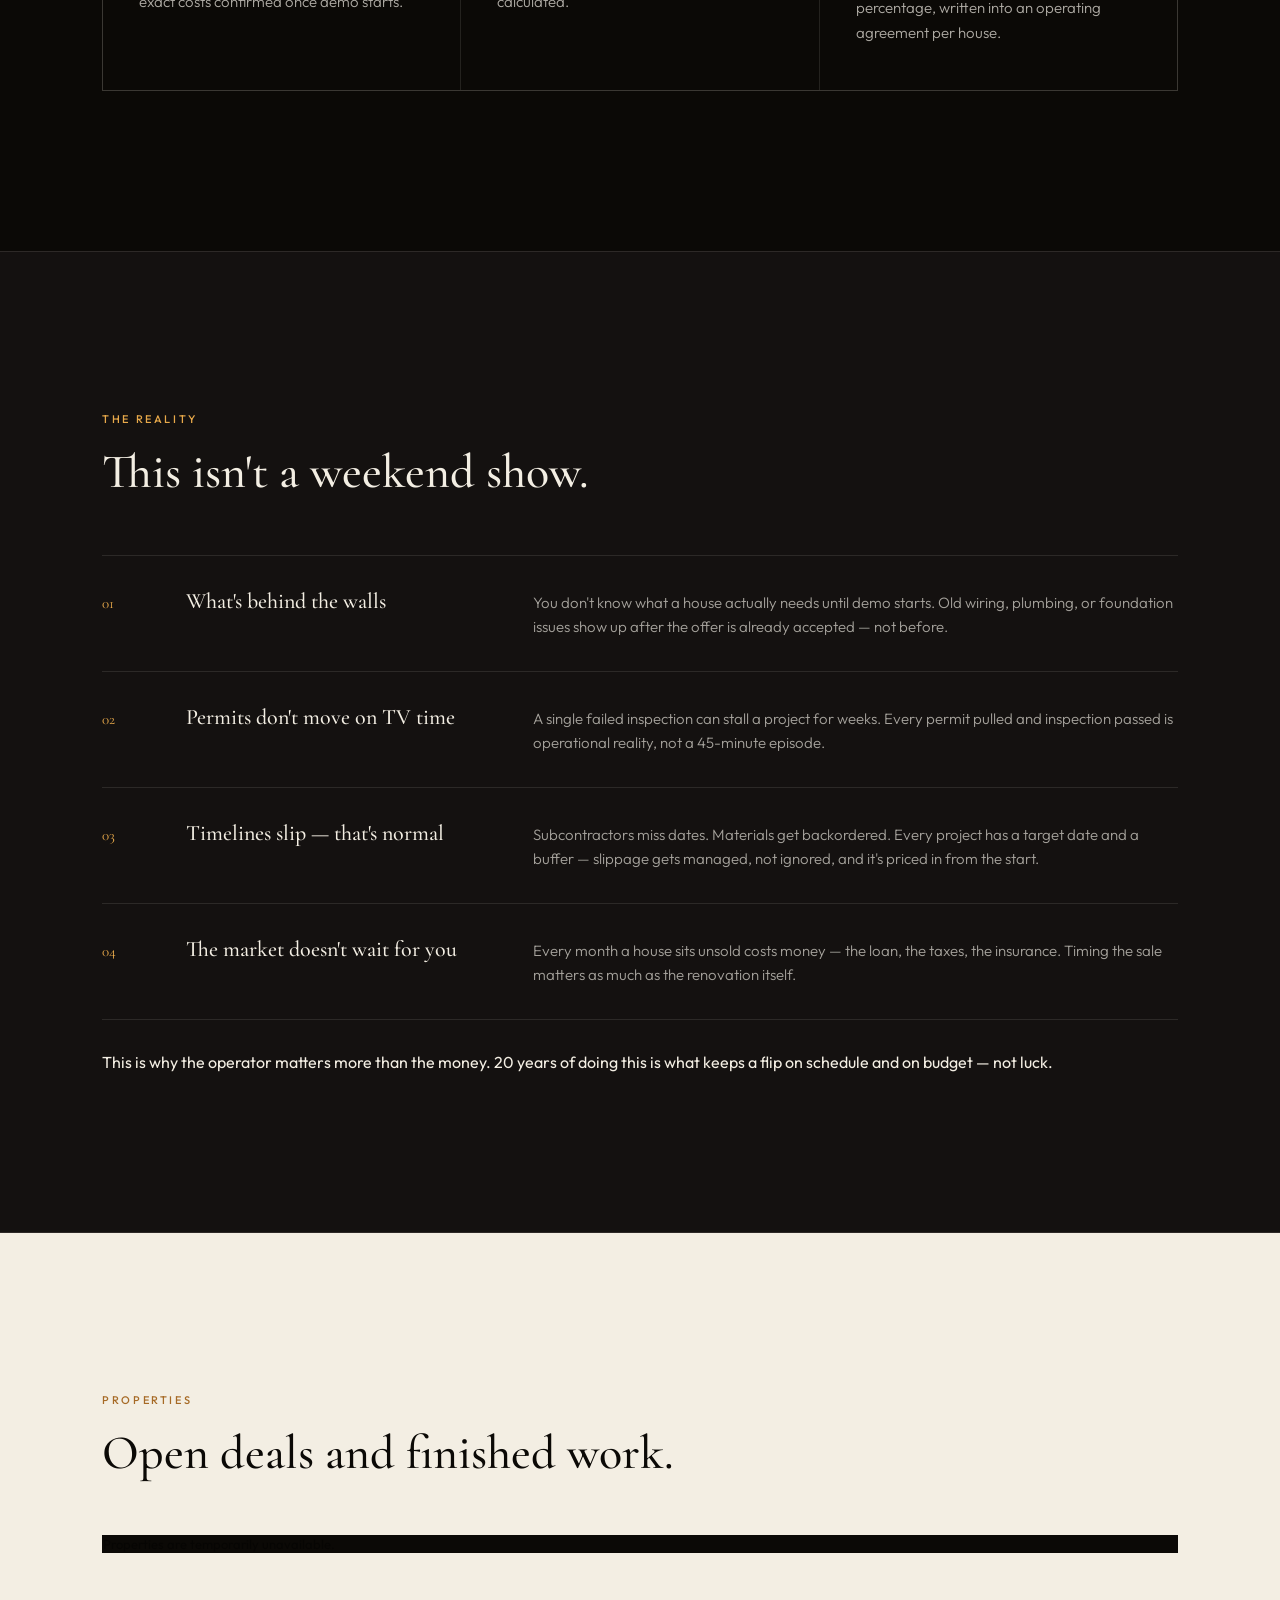
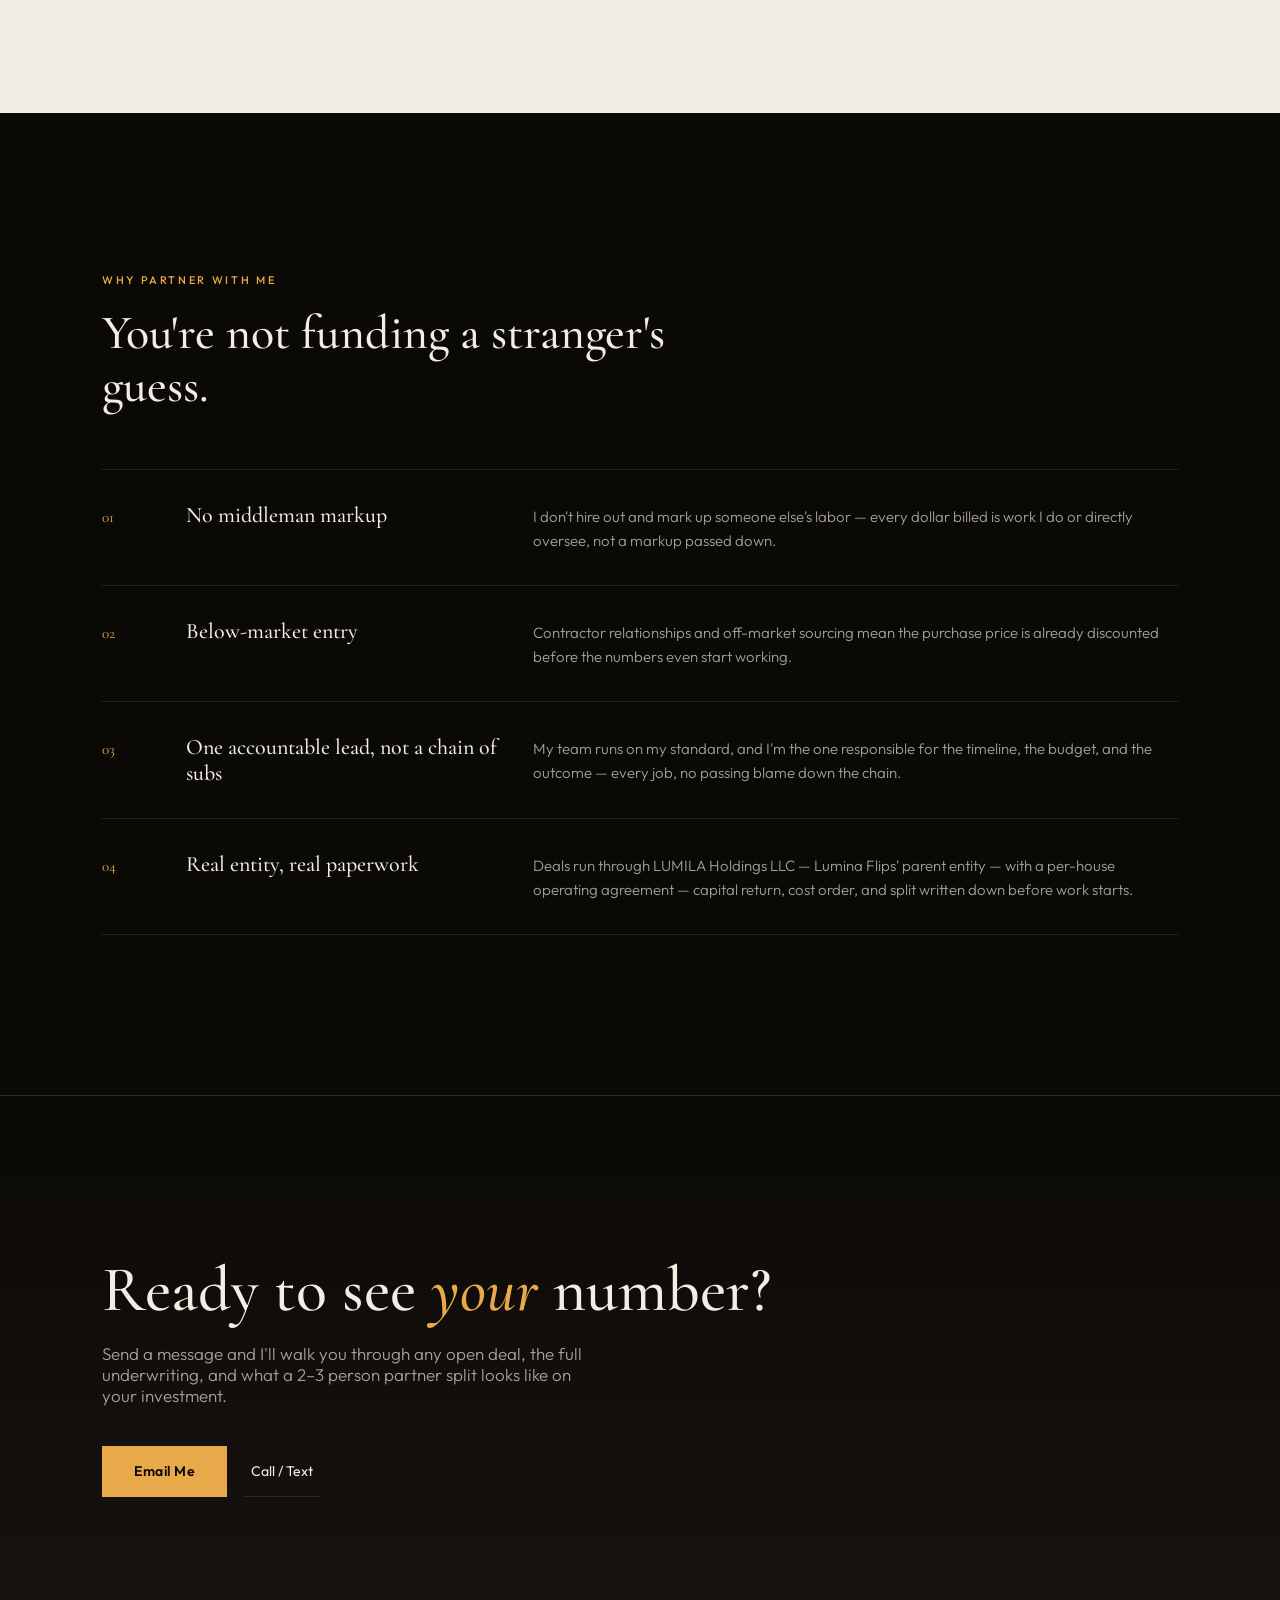
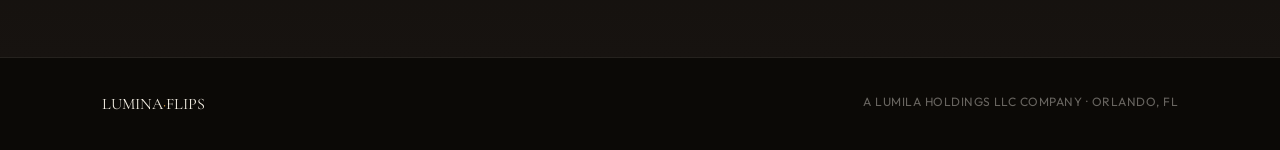
==== commit c251d9df: "Add files via upload" ====
--- a/index.html
+++ b/index.html
@@ -203,61 +203,16 @@
 </footer>
 
 <script>
-  const SUPABASE_URL = "https://bazjxqyywzlachbjrrgo.supabase.co";
-  const SUPABASE_ANON_KEY = "eyJhbGciOiJIUzI1NiIsInR5cCI6IkpXVCJ9.eyJpc3MiOiJzdXBhYmFzZSIsInJlZiI6ImJhemp4cXl5d3psYWNoYmpycmdvIiwicm9sZSI6ImFub24iLCJpYXQiOjE3ODcwODM1NDcsImV4cCI6MjEwMjY1OTU0N30.8EYLGHyvNigGckfJToYZBr5QqeB0rG9pb1qeNMq0KBg";
-  const supabase = window.supabase.createClient(SUPABASE_URL, SUPABASE_ANON_KEY);
-
-  const STATUS_LABEL = { available: 'Available', contract: 'Under Contract', sold: 'Sold' };
-  const money = n => n ? '$' + Math.round(n/1000) + 'K' : '$0';
-
-  async function loadPropertyCards(){
-    const grid = document.getElementById('pcardGrid');
-    try {
-      const { data, error } = await supabase
-        .from('properties')
-        .select('*')
-        .eq('is_published', true)
-        .order('created_at', { ascending: false });
-
-      if(error || !data || data.length === 0){
-        grid.innerHTML = '<p style="color:rgba(0,0,0,0.4);font-size:13px;">No properties published yet.</p>';
-        return;
-      }
-
-      grid.innerHTML = data.map(p => {
-        const photo = (p.public_photos && p.public_photos[0]) ? p.public_photos[0] : null;
-        return `
-        <a href="properties/view.html?slug=${p.slug}" class="pcard">
-          <div class="pcard-status status-${p.status}">${STATUS_LABEL[p.status] || 'Available'}</div>
-          <div class="pcard-photo">
-            ${photo ? `<img src="${photo}" style="width:100%;height:100%;object-fit:cover;">` : ''}
-            <div class="cap">${p.location || ''}</div>
-          </div>
-          <div class="pcard-body">
-            <div class="pcard-name">${p.name}</div>
-            <div class="pcard-loc">${p.location || ''}</div>
-            <div class="pcard-figs">
-              <div class="f"><div class="k">Purchase</div><div class="v">${money(p.purchase_price)}</div></div>
-              <div class="f"><div class="k">Target</div><div class="v">${money(p.sale_price)}</div></div>
-            </div>
-            <div class="pcard-arrow">↗</div>
-          </div>
-        </a>`;
-      }).join('');
-    } catch (err) {
-      console.error('Failed to load properties:', err);
-      grid.innerHTML = '<p style="color:rgba(0,0,0,0.4);font-size:13px;">Properties are temporarily unavailable.</p>';
-    }
-  }
-
-  loadPropertyCards();
-
+  // ============================================================
+  // VISUALS FIRST — this block runs no matter what happens with
+  // Supabase below it. Reveal animations and the lightbox will
+  // always work, even if the database connection fails entirely.
+  // ============================================================
   const observer = new IntersectionObserver((entries) => {
     entries.forEach(e => { if(e.isIntersecting){ e.target.classList.add('in'); } });
   }, {threshold:0.12});
-  document.querySelectorAll('.reveal').forEach(el => observer.observe(el));
-
-  // Lightbox for portfolio gallery
+  document.querySelectorAll('.reveal').forEach(el => { el.classList.add('js-ready'); observer.observe(el); });
+
   const lightbox = document.getElementById('lightbox');
   const lightboxImg = document.getElementById('lightboxImg');
   const lightboxCap = document.getElementById('lightboxCap');
@@ -280,5 +235,68 @@
   document.addEventListener('keydown', (e) => { if(e.key === 'Escape') closeLightbox(); });
 </script>
 
+<script>
+  // ============================================================
+  // PROPERTIES FROM SUPABASE — isolated in its own script tag.
+  // If this whole block fails (network issue, blocked script, etc.)
+  // it cannot affect anything above it — the rest of the page
+  // already rendered and works independently of this.
+  // ============================================================
+  try {
+    const SUPABASE_URL = "https://bazjxqyywzlachbjrrgo.supabase.co";
+    const SUPABASE_ANON_KEY = "eyJhbGciOiJIUzI1NiIsInR5cCI6IkpXVCJ9.eyJpc3MiOiJzdXBhYmFzZSIsInJlZiI6ImJhemp4cXl5d3psYWNoYmpycmdvIiwicm9sZSI6ImFub24iLCJpYXQiOjE3ODcwODM1NDcsImV4cCI6MjEwMjY1OTU0N30.8EYLGHyvNigGckfJToYZBr5QqeB0rG9pb1qeNMq0KBg";
+    const supabase = window.supabase.createClient(SUPABASE_URL, SUPABASE_ANON_KEY);
+
+    const STATUS_LABEL = { available: 'Available', contract: 'Under Contract', sold: 'Sold' };
+    const money = n => n ? '$' + Math.round(n/1000) + 'K' : '$0';
+
+    async function loadPropertyCards(){
+      const grid = document.getElementById('pcardGrid');
+      try {
+        const { data, error } = await supabase
+          .from('properties')
+          .select('*')
+          .eq('is_published', true)
+          .order('created_at', { ascending: false });
+
+        if(error || !data || data.length === 0){
+          grid.innerHTML = '<p style="color:rgba(0,0,0,0.4);font-size:13px;">No properties published yet.</p>';
+          return;
+        }
+
+        grid.innerHTML = data.map(p => {
+          const photo = (p.public_photos && p.public_photos[0]) ? p.public_photos[0] : null;
+          return `
+          <a href="properties/view.html?slug=${p.slug}" class="pcard">
+            <div class="pcard-status status-${p.status}">${STATUS_LABEL[p.status] || 'Available'}</div>
+            <div class="pcard-photo">
+              ${photo ? `<img src="${photo}" style="width:100%;height:100%;object-fit:cover;">` : ''}
+              <div class="cap">${p.location || ''}</div>
+            </div>
+            <div class="pcard-body">
+              <div class="pcard-name">${p.name}</div>
+              <div class="pcard-loc">${p.location || ''}</div>
+              <div class="pcard-figs">
+                <div class="f"><div class="k">Purchase</div><div class="v">${money(p.purchase_price)}</div></div>
+                <div class="f"><div class="k">Target</div><div class="v">${money(p.sale_price)}</div></div>
+              </div>
+              <div class="pcard-arrow">↗</div>
+            </div>
+          </a>`;
+        }).join('');
+      } catch (err) {
+        console.error('Failed to load properties:', err);
+        grid.innerHTML = '<p style="color:rgba(0,0,0,0.4);font-size:13px;">Properties are temporarily unavailable.</p>';
+      }
+    }
+
+    loadPropertyCards();
+  } catch (err) {
+    console.error('Supabase failed to initialize:', err);
+    const grid = document.getElementById('pcardGrid');
+    if(grid) grid.innerHTML = '<p style="color:rgba(0,0,0,0.4);font-size:13px;">Properties are temporarily unavailable.</p>';
+  }
+</script>
+
 </body>
 </html>
--- a/style.css
+++ b/style.css
@@ -61,7 +61,8 @@
 .section{padding:160px 0;position:relative;}
 .section-label{font-size:11px;letter-spacing:0.24em;text-transform:uppercase;color:var(--mango);font-weight:500;margin-bottom:20px;}
 .section-title{font-family:var(--serif);font-size:clamp(30px,4vw,48px);font-weight:500;line-height:1.1;max-width:680px;}
-.reveal{opacity:0;transform:translateY(28px);transition:opacity 1.1s var(--ease), transform 1.1s var(--ease);}
+.reveal{opacity:1;}
+.reveal.js-ready{opacity:0;transform:translateY(28px);transition:opacity 1.1s var(--ease), transform 1.1s var(--ease);}
 .reveal.in{opacity:1;transform:translateY(0);}
 
 /* PROOF */
